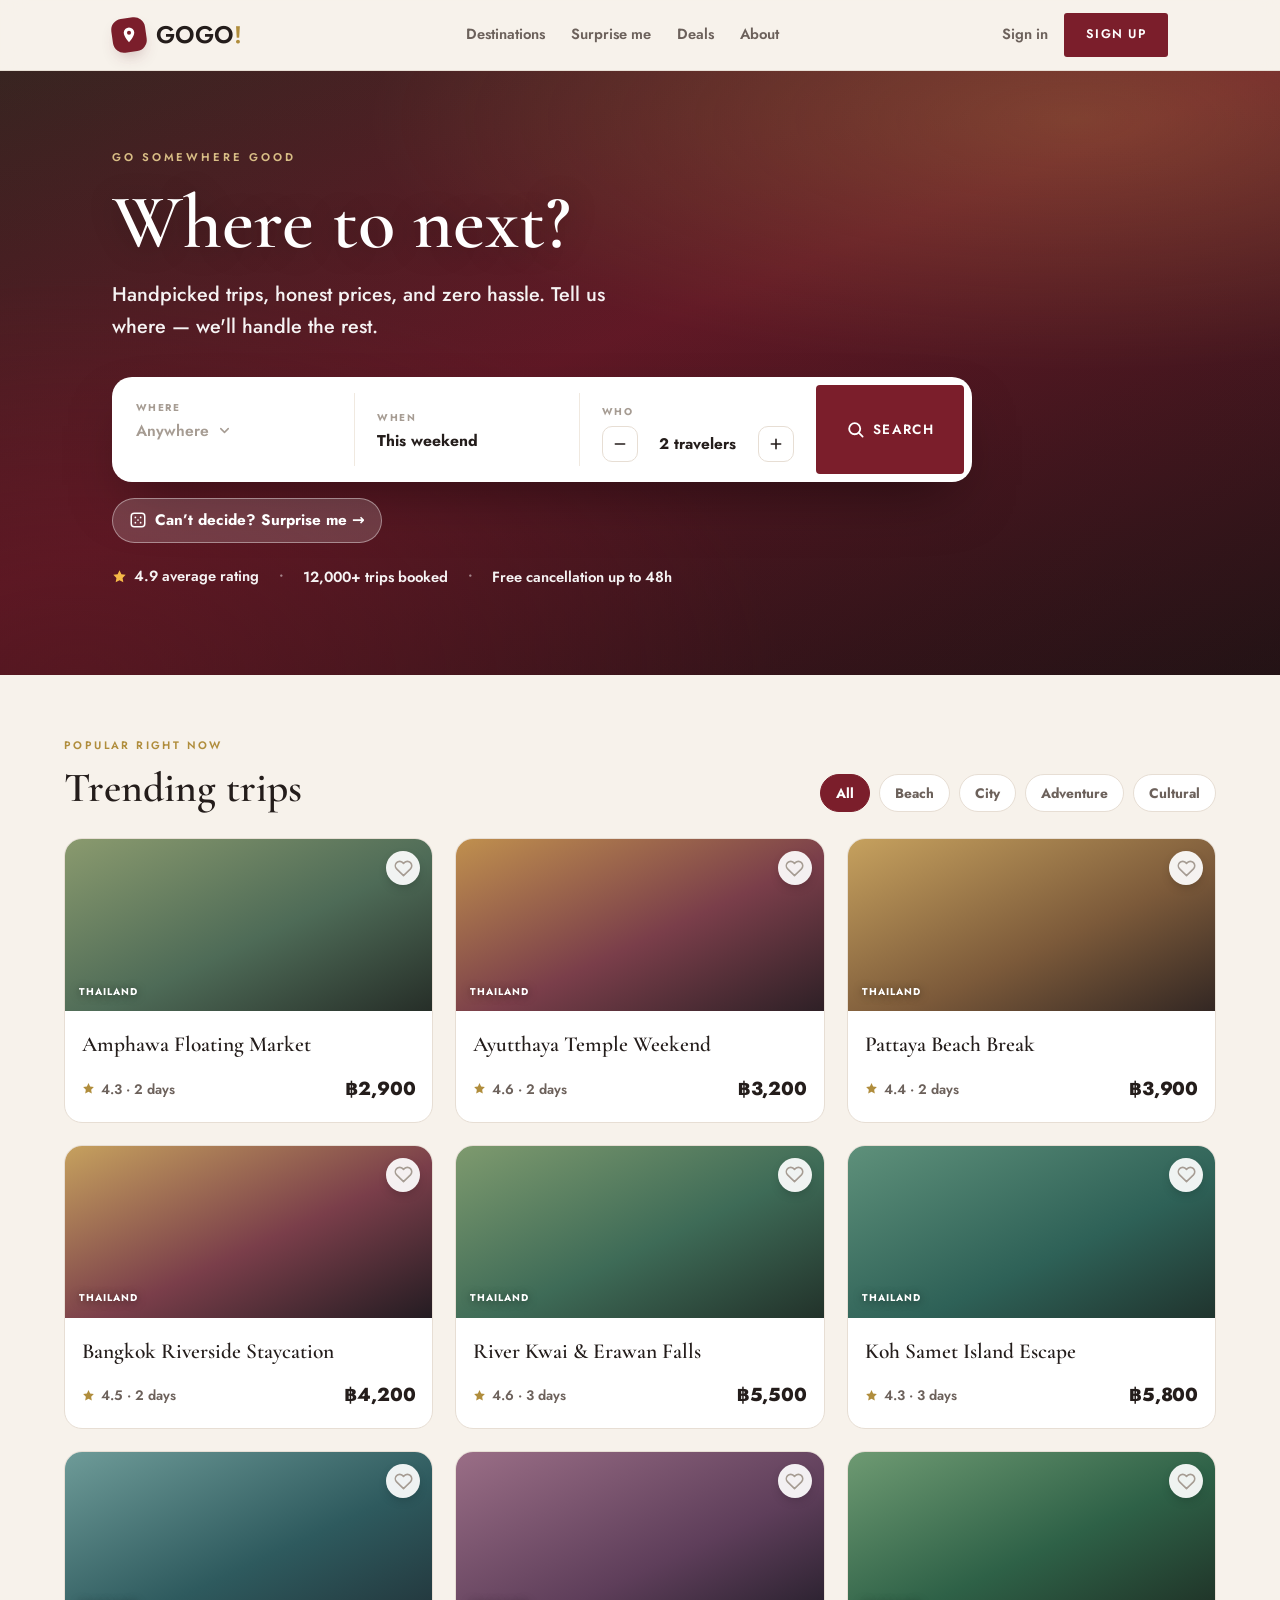
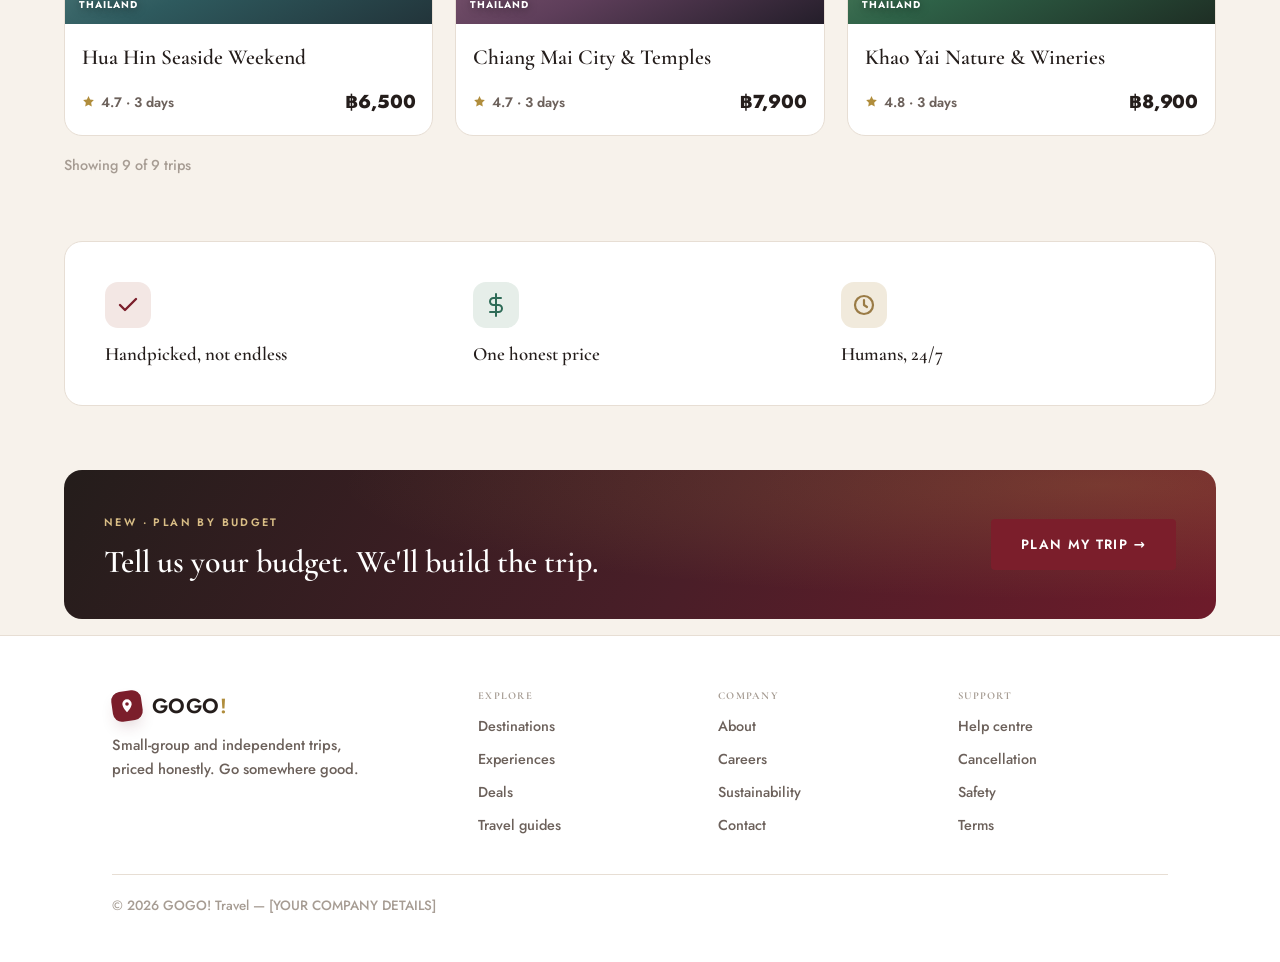
==== gogo-travel/gogo-app.html @ 798d3335 "Add single-file build of the site for one-file hosting Bundle the multi-file GOGO! site into one sel" ====
<!doctype html>
<html lang="en">
<head>
<meta charset="utf-8">
<meta name="viewport" content="width=device-width, initial-scale=1">
<title>GOGO! Travel — Go somewhere good</title>
<meta name="description" content="GOGO! — handpicked Thailand weekend getaways, priced honestly. Search, plan by budget, or let Surprise Me pick your weekend.">
<link rel="icon" href="assets/favicon.svg" type="image/svg+xml">
<style>
@import url('https://fonts.googleapis.com/css2?family=Cormorant+Garamond:wght@500;600;700&family=Jost:wght@300;400;500;600;700;800&display=swap');
/* ==========================================================================
   GOGO! Travel — shared stylesheet
   Design tokens + components. Brand red, Raleway, badge-pin logo.
   ========================================================================== */

:root {
  /* Brand — wine + champagne gold on warm ivory */
  --red: #7B1E2B;
  --red-deep: #571320;
  --red-press: #611624;
  --red-soft: #F3E7E4;
  /* Neutrals (warm) */
  --ink: #241D1B;
  --ink-soft: #6C615B;
  --faint: #A69C93;
  --line: #E7DED4;
  --line-soft: #F0E9E0;
  --bg: #F7F2EB;
  --surface: #FFFFFF;
  --inset: #F2EBE1;
  /* Supporting accents (used sparingly) */
  --teal: #2E6B57;
  --teal-soft: #E6EEE9;
  --gold: #B08D3C;
  --violet: #9A7B45;
  --violet-soft: #F1EADC;
  /* Shape + depth */
  --r-sm: 8px;
  --r: 10px;
  --r-lg: 14px;
  --r-xl: 18px;
  --shadow: 0 1px 2px rgba(40,28,22,.04), 0 16px 40px -20px rgba(40,28,22,.20);
  --shadow-lift: 0 2px 4px rgba(40,28,22,.05), 0 28px 56px -24px rgba(40,28,22,.32);
  --maxw: 1152px;
  --font: 'Jost', system-ui, -apple-system, "Segoe UI", sans-serif;
  --display: 'Cormorant Garamond', Georgia, 'Times New Roman', serif;
}

* { box-sizing: border-box; }

html { scroll-behavior: smooth; }

body {
  margin: 0;
  background: var(--bg);
  color: var(--ink);
  font-family: var(--font);
  font-weight: 500;
  line-height: 1.6;
  -webkit-font-smoothing: antialiased;
}

h1, h2, h3, h4 { margin: 0; font-family: var(--display); font-weight: 600; line-height: 1.14; letter-spacing: 0; text-wrap: balance; }
p { margin: 0; }
img { max-width: 100%; display: block; }
a { color: var(--red-press); text-decoration: none; }
a:hover { color: var(--red-deep); }
button { font-family: inherit; cursor: pointer; border: 0; background: none; color: inherit; }
:focus-visible { outline: 2.5px solid var(--red); outline-offset: 2px; border-radius: 4px; }

.wrap { max-width: var(--maxw); margin: 0 auto; padding: 0 clamp(18px, 4vw, 48px); }
.mono { font-weight: 700; letter-spacing: .14em; text-transform: uppercase; }
.tnum { font-variant-numeric: tabular-nums; }
.fx { transition: filter .15s, transform .15s; }
.fx:hover { filter: brightness(.94); }
.fx:active { transform: translateY(1px); }
.lift { transition: transform .2s ease, box-shadow .2s ease; }
.lift:hover { transform: translateY(-5px); box-shadow: var(--shadow-lift); }
[hidden] { display: none !important; }

/* ---- Brand mark / wordmark ---------------------------------------------- */
.brand { display: inline-flex; align-items: center; gap: 10px; color: var(--ink); }
.brand__badge {
  display: grid; place-items: center;
  width: 34px; height: 34px; border-radius: 11px;
  background: var(--red); transform: rotate(-8deg);
  box-shadow: 0 8px 18px -8px rgba(90,25,35,.45);
}
.brand__badge svg { transform: rotate(8deg); }
.brand__word { font-weight: 600; font-size: 1.5rem; letter-spacing: .02em; }
.brand__word b { color: var(--gold); font-weight: 600; }
.brand--sm .brand__badge { width: 30px; height: 30px; border-radius: 9px; }
.brand--sm .brand__word { font-size: 1.28rem; }

/* ---- Buttons ------------------------------------------------------------- */
.btn {
  display: inline-flex; align-items: center; justify-content: center; gap: 8px;
  font-weight: 600; font-size: .78rem; text-transform: uppercase; letter-spacing: .1em;
  padding: 12px 22px; border-radius: 3px;
  transition: filter .15s, transform .15s, background .15s, border-color .15s;
}
.btn:active { transform: translateY(1px); }
.btn--primary { background: var(--red); color: #fff; }
.btn--primary:hover { background: var(--red-press); color: #fff; }
.btn--ink { background: var(--ink); color: #fff; }
.btn--ink:hover { filter: brightness(1.12); color: #fff; }
.btn--ghost { border: 1px solid var(--line); background: var(--surface); color: var(--ink); }
.btn--ghost:hover { border-color: var(--ink); }
.btn--block { width: 100%; }
.btn--lg { padding: 15px 30px; font-size: .84rem; border-radius: 4px; }

/* ---- Site header --------------------------------------------------------- */
.site-header {
  position: sticky; top: 0; z-index: 50;
  background: color-mix(in srgb, var(--bg) 82%, transparent);
  backdrop-filter: blur(12px);
  border-bottom: 1px solid var(--line);
}
.site-header__inner { display: flex; align-items: center; justify-content: space-between; height: 70px; gap: 20px; }
.site-nav { display: flex; align-items: center; gap: 26px; }
.site-nav a { color: var(--ink-soft); font-weight: 600; font-size: .92rem; }
.site-nav a:hover, .site-nav a[aria-current="page"] { color: var(--ink); }
.site-header__cta { display: flex; align-items: center; gap: 16px; }
.site-header__signin { color: var(--ink-soft); font-weight: 600; font-size: .92rem; }
.site-header__signin:hover { color: var(--ink); }
@media (max-width: 760px) {
  .site-nav { display: none; }
}

/* ---- Site footer --------------------------------------------------------- */
.site-footer { border-top: 1px solid var(--line); margin-top: 8px; padding: 54px 0 46px; background: var(--surface); }
.site-footer__grid { display: grid; grid-template-columns: 1.6fr repeat(3, 1fr); gap: 30px; padding-bottom: 32px; border-bottom: 1px solid var(--line); }
.site-footer p.tag { font-size: .92rem; color: var(--ink-soft); margin-top: 12px; max-width: 30ch; }
.foot-col h4 { font-weight: 700; letter-spacing: .12em; text-transform: uppercase; font-size: .66rem; color: var(--faint); margin-bottom: 8px; }
.foot-col a { display: block; color: var(--ink-soft); font-size: .9rem; padding: 5px 0; font-weight: 500; }
.foot-col a:hover { color: var(--ink); }
.site-footer__legal { font-size: .84rem; color: var(--faint); margin-top: 20px; }
@media (max-width: 720px) { .site-footer__grid { grid-template-columns: 1fr 1fr; } }

/* ---- Destination "photo" gradients (placeholders for real imagery) ------- */
.ph { position: relative; background: var(--inset); }
/* Each destination layers a real photo (assets/img/<id>.jpg) over a muted gradient.
   No photo yet? The image layer 404s harmlessly and the gradient shows through. */
.ph--pattaya { background: linear-gradient(155deg,#C6A15E,#7C5A3A 58%,#332723); }
.ph--huahin { background: linear-gradient(155deg,#6E9B98,#2E5A5E 58%,#22343A); }
.ph--samet { background: linear-gradient(155deg,#5E907A,#2E6157 60%,#20342E); }
.ph--ayutthaya { background: linear-gradient(155deg,#C0904E,#7A3E4A 55%,#2E2026); }
.ph--amphawa { background: linear-gradient(155deg,#8A9A6E,#4E6B57 55%,#262E28); }
.ph--chiangmai { background: linear-gradient(155deg,#9A6E86,#5E3E5A 60%,#241E2A); }
.ph--kanchanaburi { background: linear-gradient(155deg,#7E9A6E,#3E6B57 55%,#22322A); }
.ph--khaoyai { background: linear-gradient(155deg,#6E9A72,#2E6147 55%,#1E2E24); }
.ph--bangkok { background: linear-gradient(155deg,#C6A15E,#7A3E4A 55%,#241C22); }

/* ---- Trip card ----------------------------------------------------------- */
.tcard { display: block; background: var(--surface); border: 1px solid var(--line); border-radius: 18px; overflow: hidden; color: inherit; }
.tcard:hover { color: inherit; }
.tcard__img { height: 172px; }
.tcard__img .loc { position: absolute; left: 14px; bottom: 12px; color: #fff; font-weight: 700; letter-spacing: .1em; text-transform: uppercase; font-size: .62rem; text-shadow: 0 1px 8px rgba(0,0,0,.5); }
.tcard__body { padding: 16px 17px 18px; }
.tcard__title { font-family: var(--display); font-size: 1.34rem; font-weight: 600; }
.tcard__meta { display: flex; align-items: center; justify-content: space-between; margin-top: 12px; }
.tcard__rating { display: flex; align-items: center; gap: 6px; font-size: .86rem; color: var(--ink-soft); font-weight: 600; }
.tcard__price { font-weight: 800; font-size: 1.18rem; letter-spacing: -.01em; }
.star { color: var(--gold); }

/* ---- Wishlist heart ------------------------------------------------------ */
.heart { display: grid; place-items: center; width: 34px; height: 34px; border-radius: 50%;
  background: rgba(255,255,255,.92); box-shadow: 0 4px 12px -4px rgba(0,0,0,.3); }
.heart:hover { background: #fff; }
.heart svg { fill: none; stroke: var(--faint); stroke-width: 2; }
.heart[aria-pressed="true"] svg { fill: var(--red); stroke: var(--red); }
.img-heart { position: absolute; top: 12px; right: 12px; }

/* ---- Pills / chips ------------------------------------------------------- */
.pill { padding: 8px 15px; border-radius: 999px; font-size: .86rem; font-weight: 700;
  border: 1px solid var(--line); background: var(--surface); color: var(--ink-soft); transition: all .14s; }
.pill:hover { border-color: var(--faint); }
.pill[aria-pressed="true"], .pill.is-active { background: var(--red); color: #fff; border-color: var(--red); }

/* ---- Toast --------------------------------------------------------------- */
.toast { position: fixed; left: 50%; bottom: 26px; transform: translateX(-50%) translateY(20px);
  background: var(--ink); color: #fff; padding: 13px 16px; border-radius: 14px; display: flex; align-items: center; gap: 12px;
  font-weight: 600; font-size: .92rem; box-shadow: 0 20px 44px -16px rgba(0,0,0,.5); z-index: 90; max-width: 560px;
  opacity: 0; pointer-events: none; transition: opacity .25s, transform .25s; }
.toast.is-show { opacity: 1; transform: translateX(-50%) translateY(0); pointer-events: auto; }
.toast svg { stroke: #4ADE80; }
.toast button { color: #9AA3B8; font-size: 1.2rem; line-height: 1; }

/* ---- Range slider (red) -------------------------------------------------- */
input[type=range] { -webkit-appearance: none; appearance: none; width: 100%; height: 8px; border-radius: 999px; outline: none; cursor: pointer; background: var(--line); }
input[type=range]::-webkit-slider-thumb { -webkit-appearance: none; width: 22px; height: 22px; border-radius: 6px; background: #fff; border: 3px solid var(--red); box-shadow: 0 2px 6px rgba(0,0,0,.22); }
input[type=range]::-moz-range-thumb { width: 22px; height: 22px; border-radius: 6px; background: #fff; border: 3px solid var(--red); }

/* ---- Steppers ------------------------------------------------------------ */
.step { display: grid; place-items: center; width: 36px; height: 36px; border-radius: 10px; border: 1px solid var(--line); background: var(--surface); color: var(--ink); }
.step:hover { border-color: var(--ink); }

/* ---- Section helpers ----------------------------------------------------- */
.eyebrow { font-weight: 600; letter-spacing: .22em; text-transform: uppercase; font-size: .68rem; color: var(--gold); }
.card { background: var(--surface); border: 1px solid var(--line); border-radius: var(--r-lg); }
.divider { height: 1px; background: var(--line-soft); border: 0; margin: 20px 0; }

/* Reveal on scroll (progressive; content shows even without JS) */
.reveal { opacity: 0; transform: translateY(14px); transition: opacity .6s ease, transform .6s ease; }
.reveal.in { opacity: 1; transform: none; }
@media (prefers-reduced-motion: reduce) {
  html { scroll-behavior: auto; }
  .reveal { opacity: 1; transform: none; transition: none; }
}
.no-js .reveal { opacity: 1; transform: none; }

/* ==========================================================================
   PAGE COMPONENTS
   ========================================================================== */

/* ---- Hero (home) --------------------------------------------------------- */
.hero { position: relative; color: #fff; overflow: hidden; isolation: isolate; padding: 72px 0 84px; }
.hero__bg { position: absolute; inset: 0; z-index: -2;
  background: radial-gradient(120% 90% at 84% 8%, rgba(201,162,75,.30) 0%, transparent 46%),
              radial-gradient(100% 120% at 6% 100%, rgba(123,30,43,.55) 0%, transparent 55%),
              linear-gradient(158deg, #3A2622 0%, #6E1B2A 46%, #291619 100%); }
.hero__scrim { position: absolute; inset: 0; z-index: -1; background: linear-gradient(180deg, rgba(20,10,12,.05), rgba(20,10,12,.28)); }
.hero__eyebrow { font-weight: 600; letter-spacing: .26em; text-transform: uppercase; font-size: .7rem; color: #D9BE86; opacity: 1; }
.hero h1 { font-size: clamp(3rem, 6vw, 5rem); margin-top: 14px; max-width: 15ch; letter-spacing: 0; line-height: 1.05; text-shadow: 0 2px 30px rgba(0,0,0,.28); }
.hero__sub { font-size: 1.24rem; margin-top: 16px; max-width: 44ch; opacity: .95; }
.hero__trust { display: flex; align-items: center; gap: 20px; margin-top: 22px; font-weight: 600; font-size: .92rem; opacity: .95; flex-wrap: wrap; }
.hero__trust .dot { opacity: .5; }

/* ---- Search widget ------------------------------------------------------- */
.searchbar { background: var(--surface); border-radius: 20px; padding: 8px; margin-top: 34px; display: flex; align-items: stretch; gap: 6px; max-width: 860px; box-shadow: 0 26px 60px -22px rgba(0,0,0,.5); }
.searchbar__sep { width: 1px; background: var(--line-soft); margin: 8px 0; }
.seg { display: block; text-align: left; padding: 12px 16px; border-radius: 14px; transition: background .15s; color: var(--ink); }
.seg:hover { background: var(--inset); }
.seg .k { font-weight: 700; font-size: .62rem; letter-spacing: .14em; text-transform: uppercase; color: var(--faint); }
.seg .v { font-size: .98rem; font-weight: 700; color: var(--ink); margin-top: 3px; white-space: nowrap; display: flex; align-items: center; gap: 8px; }
.seg .v.is-empty { color: var(--faint); font-weight: 600; }
.seg .v svg { width: 15px; height: 15px; color: var(--faint); }
.seg--who { cursor: default; }
.who-row { display: flex; align-items: center; gap: 12px; margin-top: 4px; }
.who-row .val { font-size: .96rem; font-weight: 700; min-width: 96px; text-align: center; }
.searchbar__go { flex: none; }
.dd { position: relative; flex: 1.4; }
.dd__panel { position: absolute; top: calc(100% + 8px); left: 0; min-width: 230px; background: var(--surface); border: 1px solid var(--line); border-radius: 14px; box-shadow: 0 20px 44px -18px rgba(20,25,45,.4); padding: 6px; z-index: 40; }
.dd__item { display: block; width: 100%; text-align: left; padding: 10px 12px; border-radius: 10px; font-size: .94rem; color: #2B3040; font-weight: 600; }
.dd__item:hover { background: var(--red-soft); color: var(--ink); }
@media (max-width: 640px) {
  .searchbar { flex-wrap: wrap; }
  .dd, .seg { flex: 1 1 46%; }
  .searchbar__sep { display: none; }
  .searchbar__go { flex: 1 1 100%; }
}

/* ---- Sections ------------------------------------------------------------ */
.section { padding: 56px 0 8px; }
.section__head { display: flex; align-items: flex-end; justify-content: space-between; gap: 20px; flex-wrap: wrap; margin-bottom: 26px; }
.section__head h2 { font-size: 2.6rem; }
.section__filters { display: flex; gap: 9px; flex-wrap: wrap; }
.grid-3 { display: grid; grid-template-columns: repeat(3, minmax(0,1fr)); gap: 22px; }
@media (max-width: 900px) { .grid-3 { grid-template-columns: repeat(2, minmax(0,1fr)); } }
@media (max-width: 560px) { .grid-3 { grid-template-columns: 1fr; } }
.muted { font-size: .9rem; color: var(--faint); margin-top: 18px; }

/* ---- Benefits ------------------------------------------------------------ */
.benefits { background: var(--surface); border: 1px solid var(--line); border-radius: var(--r-xl); padding: 40px; display: grid; grid-template-columns: repeat(3, minmax(0,1fr)); gap: 34px; }
@media (max-width: 820px) { .benefits { grid-template-columns: 1fr; gap: 26px; padding: 30px; } }
.benefit__ic { width: 46px; height: 46px; border-radius: 13px; display: grid; place-items: center; }
.benefit h3 { font-size: 1.18rem; margin-top: 16px; }
.benefit p { font-size: .96rem; color: var(--ink-soft); margin-top: 7px; }

/* ---- CTA band ------------------------------------------------------------ */
.cta-band { border-radius: var(--r-xl); overflow: hidden; color: #fff; padding: 38px 40px; display: flex; align-items: center; justify-content: space-between; gap: 26px; flex-wrap: wrap;
  background: radial-gradient(120% 140% at 90% 10%, rgba(201,162,75,.22), transparent 55%), linear-gradient(120deg, #241D1B, #4A1E28 55%, #6E1B2A); }
.cta-band h2 { font-size: 2rem; margin-top: 10px; color: #fff; }
.cta-band p { font-size: 1rem; opacity: .86; margin-top: 10px; max-width: 60ch; }
.cta-band .eyebrow { color: #D9BE86; }

/* ---- Search results ------------------------------------------------------ */
.topbar { position: sticky; top: 0; z-index: 50; background: color-mix(in srgb, var(--surface) 92%, transparent); backdrop-filter: blur(12px); border-bottom: 1px solid var(--line); }
.topbar__inner { display: flex; align-items: center; gap: 22px; height: 66px; }
.summary { flex: 1; max-width: 560px; display: flex; align-items: center; gap: 12px; background: var(--inset); border: 1px solid var(--line); border-radius: 999px; padding: 8px 8px 8px 18px; font-size: .9rem; }
.summary svg { width: 17px; height: 17px; color: var(--faint); }
.summary .sep { color: #C6CCD6; }
.avatar { width: 38px; height: 38px; border-radius: 50%; display: grid; place-items: center; color: #fff; font-weight: 700; font-size: .85rem; background: linear-gradient(135deg,#7B1E2B,#4E1420); }
@media (max-width: 720px) { .summary { display: none; } }

.results-head { display: flex; align-items: flex-end; justify-content: space-between; gap: 18px; flex-wrap: wrap; margin: 30px 0 22px; }
.results-head h1 { font-size: 1.9rem; }
.seg-toggle { display: flex; gap: 5px; background: var(--surface); border: 1px solid var(--line); border-radius: 12px; padding: 4px; }
.seg-toggle button { display: flex; align-items: center; gap: 6px; font-size: .82rem; font-weight: 700; padding: 6px 13px; border-radius: 8px; color: var(--ink-soft); }
.seg-toggle button svg { width: 15px; height: 15px; }
.seg-toggle button.is-active { background: var(--ink); color: #fff; }

.results-layout { display: grid; grid-template-columns: 274px 1fr; gap: 28px; align-items: start; }
@media (max-width: 880px) { .results-layout { grid-template-columns: 1fr; } .filters { position: static !important; } }
.filters { background: var(--surface); border: 1px solid var(--line); border-radius: 18px; padding: 22px; position: sticky; top: 90px; }
.filters__head { display: flex; align-items: center; justify-content: space-between; margin-bottom: 20px; }
.filters__head h3 { font-size: 1.1rem; }
.filters__clear { font-weight: 700; font-size: .82rem; color: var(--red-press); }
.filter-label { font-weight: 700; font-size: .64rem; letter-spacing: .12em; text-transform: uppercase; color: var(--ink-soft); display: block; margin-bottom: 12px; }
.chips { display: flex; flex-wrap: wrap; gap: 8px; }

.result-card { display: flex; min-height: 150px; background: var(--surface); border: 1px solid var(--line); border-radius: 18px; overflow: hidden; color: inherit; }
.result-card__img { width: 216px; flex: none; position: relative; }
.result-card__img .loc { position: absolute; left: 12px; bottom: 11px; color: #fff; font-weight: 700; letter-spacing: .1em; text-transform: uppercase; font-size: .6rem; text-shadow: 0 1px 8px rgba(0,0,0,.5); }
.result-card__body { flex: 1; padding: 18px 20px; display: flex; flex-direction: column; }
.result-card__body h3 { font-size: 1.45rem; margin-top: 7px; }
.result-card__tags { margin-top: auto; display: flex; gap: 8px; padding-top: 12px; flex-wrap: wrap; }
.tag-pill { display: inline-flex; align-items: center; gap: 5px; font-size: .74rem; font-weight: 700; padding: 4px 10px; border-radius: 999px; }
.tag-pill--teal { color: var(--teal); background: var(--teal-soft); }
.tag-pill--violet { color: var(--violet); background: var(--violet-soft); }
.result-card__side { flex: none; width: 184px; padding: 18px 20px; border-left: 1px solid var(--line-soft); display: flex; flex-direction: column; align-items: flex-end; justify-content: space-between; }
.result-card__side .heart { background: var(--inset); box-shadow: none; }
.result-card__side .heart:hover { background: var(--red-soft); }
.price-lg { font-weight: 800; font-size: 1.5rem; letter-spacing: -.01em; }
@media (max-width: 560px) {
  .result-card { flex-direction: column; }
  .result-card__img { width: 100%; height: 150px; }
  .result-card__side { width: 100%; border-left: 0; border-top: 1px solid var(--line-soft); flex-direction: row; align-items: center; }
}

.mapview { position: relative; height: 620px; border-radius: 18px; overflow: hidden; border: 1px solid var(--line); background: linear-gradient(160deg,#DCE9E4,#CFE0EC 55%,#E7E1D6); }
.mapview__grid { position: absolute; inset: 0; background-image: linear-gradient(#ffffff55 1px,transparent 1px), linear-gradient(90deg,#ffffff55 1px,transparent 1px); background-size: 46px 46px; opacity: .5; }
.mappin { position: absolute; transform: translate(-50%,-100%); }
.mappin span { background: var(--ink); color: #fff; font-weight: 800; font-size: .82rem; padding: 6px 12px; border-radius: 999px; box-shadow: 0 8px 18px -6px rgba(0,0,0,.5); white-space: nowrap; }
.mappin i { display: block; width: 2px; height: 9px; background: var(--ink); margin: 0 auto; }

.empty { background: var(--surface); border: 1px dashed var(--line); border-radius: 18px; padding: 56px 24px; text-align: center; }
.empty__ic { width: 52px; height: 52px; border-radius: 15px; background: var(--inset); display: grid; place-items: center; margin: 0 auto 14px; color: var(--faint); }

/* ---- Trip detail --------------------------------------------------------- */
.crumb { font-weight: 700; letter-spacing: .1em; text-transform: uppercase; font-size: .66rem; color: var(--faint); margin: 26px 0 14px; }
.g-main { height: 388px; border-radius: 20px; position: relative; overflow: hidden; }
.g-main__scrim { position: absolute; inset: 0; background: linear-gradient(180deg,transparent 60%,rgba(10,8,30,.28)); }
.g-main__cap { position: absolute; left: 18px; bottom: 16px; color: #fff; font-weight: 700; font-size: .86rem; text-shadow: 0 1px 8px rgba(0,0,0,.5); }
.thumbs { display: grid; grid-template-columns: repeat(5, minmax(0,1fr)); gap: 12px; margin-top: 12px; }
.thumb { height: 74px; border-radius: 13px; cursor: pointer; box-shadow: 0 0 0 1px var(--line); transition: transform .15s; opacity: .8; }
.thumb:hover { transform: translateY(-2px); }
.thumb.is-active { box-shadow: 0 0 0 3px var(--red); opacity: 1; }
.trip-title-row { display: flex; align-items: flex-start; justify-content: space-between; gap: 24px; margin-top: 26px; flex-wrap: wrap; }
.trip-title-row h1 { font-size: 2.5rem; letter-spacing: -.025em; }
.trip-meta { display: flex; align-items: center; gap: 16px; margin-top: 11px; flex-wrap: wrap; font-size: .94rem; color: var(--ink-soft); font-weight: 600; }
.trip-meta span { display: flex; align-items: center; gap: 6px; }
.trip-meta svg { width: 15px; height: 15px; color: var(--faint); }
.trip-actions { display: flex; gap: 10px; }
.trip-actions .heart { width: auto; height: auto; border-radius: 12px; background: var(--surface); box-shadow: none; border: 1px solid var(--line); padding: 10px 16px; gap: 8px; display: inline-flex; align-items: center; font-weight: 700; font-size: .88rem; color: var(--ink-soft); }
.trip-actions .heart[aria-pressed="true"] { color: var(--red); }
.trip-actions .heart svg { width: 17px; height: 17px; }

.trip-layout { display: grid; grid-template-columns: 1fr 360px; gap: 40px; margin-top: 30px; align-items: start; }
@media (max-width: 900px) { .trip-layout { grid-template-columns: 1fr; } .booking { position: static !important; } }
.tabs { display: flex; gap: 26px; border-bottom: 1px solid var(--line); margin-bottom: 26px; }
.tab { padding: 0 2px 14px; font-weight: 800; font-size: 1.08rem; color: var(--faint); border-bottom: 2px solid transparent; margin-bottom: -1px; }
.tab.is-active { color: var(--ink); border-bottom-color: var(--red); }
.incl-grid { display: grid; grid-template-columns: 1fr 1fr; gap: 28px; margin-top: 30px; }
@media (max-width: 560px) { .incl-grid { grid-template-columns: 1fr; } }
.incl { display: flex; flex-direction: column; gap: 11px; }
.incl-row { display: flex; gap: 10px; font-size: .94rem; color: #2B3040; }
.incl-row svg { flex: none; width: 19px; height: 19px; }
.incl-row.yes svg { color: var(--teal); }
.incl-row.no { color: var(--ink-soft); }
.incl-row.no svg { color: #C6CCD6; }

.day { border-bottom: 1px solid var(--line-soft); }
.day-head { width: 100%; display: flex; align-items: center; gap: 14px; padding: 16px 4px; text-align: left; }
.day-num { font-weight: 800; letter-spacing: .08em; text-transform: uppercase; font-size: .64rem; color: var(--red); flex: none; width: 52px; }
.day-title { font-weight: 800; font-size: 1.04rem; flex: 1; }
.day-head svg { width: 18px; height: 18px; color: var(--faint); transition: transform .2s; flex: none; }
.day.is-open .day-head svg { transform: rotate(180deg); }
.day-body { font-size: .95rem; color: var(--ink-soft); padding: 0 4px 18px 66px; }

.rating-summary { display: flex; gap: 32px; align-items: center; background: var(--surface); border: 1px solid var(--line); border-radius: 18px; padding: 24px; margin-bottom: 20px; }
.rating-big { font-weight: 800; font-size: 3rem; line-height: 1; letter-spacing: -.02em; text-align: center; }
.bars { flex: 1; display: flex; flex-direction: column; gap: 8px; }
.bar-row { display: flex; align-items: center; gap: 12px; }
.bar-tk { flex: 1; height: 8px; border-radius: 999px; background: var(--line-soft); overflow: hidden; }
.bar-tk > i { display: block; height: 100%; background: var(--gold); }
.review { background: var(--surface); border: 1px solid var(--line); border-radius: 16px; padding: 18px 20px; }
.review__who { display: flex; align-items: center; gap: 11px; }
.review__av { width: 38px; height: 38px; border-radius: 50%; display: grid; place-items: center; color: #fff; font-weight: 800; font-size: .85rem; }

.booking { position: sticky; top: 88px; }
.booking__card { background: var(--surface); border: 1px solid var(--line); border-radius: 20px; padding: 24px; box-shadow: 0 20px 44px -26px rgba(20,25,45,.4); }
.booking__from { display: flex; align-items: baseline; gap: 8px; }
.booking__price { font-weight: 800; font-size: 2.1rem; letter-spacing: -.02em; }
.field { display: flex; align-items: center; gap: 11px; width: 100%; text-align: left; border: 1px solid var(--line); background: var(--surface); border-radius: 13px; padding: 12px 14px; }
.field svg { flex: none; width: 18px; height: 18px; color: var(--faint); }
.field .k { display: block; font-weight: 700; font-size: .56rem; letter-spacing: .1em; text-transform: uppercase; color: var(--faint); }
.field .v { font-size: .94rem; font-weight: 700; }
.field--row { justify-content: space-between; }
.brk { display: flex; justify-content: space-between; font-size: .9rem; color: var(--ink-soft); }

/* ---- Budget breakdown bars (planner + trip) ------------------------------ */
.bd-row + .bd-row { margin-top: 13px; }
.bd-row__top { display: flex; justify-content: space-between; font-size: .86rem; margin-bottom: 6px; }
.bd-tk { height: 9px; border-radius: 999px; background: var(--line-soft); overflow: hidden; }
.bd-tk > i { display: block; height: 100%; border-radius: 999px; }

/* ---- Planner ------------------------------------------------------------- */
.planner-layout { display: grid; grid-template-columns: 428px 1fr; gap: 28px; align-items: start; }
@media (max-width: 860px) { .planner-layout { grid-template-columns: 1fr; } }
.fit-meter { height: 14px; border-radius: 999px; background: var(--line-soft); overflow: hidden; }
.fit-meter > i { display: block; height: 100%; border-radius: 999px; background: linear-gradient(90deg, var(--red), #FFB020); }
.plan-banner { height: 104px; position: relative; }
.plan-banner__scrim { position: absolute; inset: 0; background: linear-gradient(180deg,transparent 40%,rgba(10,8,30,.35)); }
.other-fit { display: flex; align-items: center; gap: 15px; padding: 12px 16px; }
.other-fit__sw { width: 58px; height: 58px; border-radius: 12px; flex: none; }

/* ---- Where you'll stay (accommodations) ---------------------------------- */
.stays { display: flex; flex-direction: column; gap: 12px; margin-top: 14px; }
.stay { display: flex; align-items: center; gap: 14px; background: var(--surface); border: 1px solid var(--line); border-radius: 14px; padding: 14px 16px; }
.stay__ic { flex: none; width: 42px; height: 42px; border-radius: 11px; background: var(--red-soft); color: var(--red); display: grid; place-items: center; }
.stay__ic svg { width: 22px; height: 22px; }
.stay__main { flex: 1; min-width: 0; }
.stay__name { font-weight: 800; font-size: .98rem; }
.stay__name .stay__kind { font-weight: 700; font-size: .62rem; letter-spacing: .08em; text-transform: uppercase; color: var(--ink-soft); background: var(--inset); border: 1px solid var(--line); padding: 3px 8px; border-radius: 999px; margin-left: 8px; vertical-align: middle; }
.stay__meta { font-size: .82rem; color: var(--ink-soft); margin-top: 3px; display: flex; align-items: center; gap: 6px; }
.stay__meta .star { display: inline-flex; width: 13px; height: 13px; color: var(--gold); }
.stay__price { text-align: right; flex: none; }
.stay__price b { font-weight: 800; font-size: 1rem; }
.stay__price span { display: block; font-size: .72rem; color: var(--faint); }
.stays__note { font-size: .8rem; color: var(--faint); margin-top: 12px; }
@media (max-width: 480px) { .stay { flex-wrap: wrap; } .stay__price { text-align: left; } }

/* ---- Weekend-fit strip (drive time + usable hours) — a GOGO original ----- */
.weekfit { display: flex; flex-wrap: wrap; gap: 10px; margin-top: 16px; }
.weekfit__item { display: flex; align-items: center; gap: 9px; background: var(--surface); border: 1px solid var(--line); border-radius: 12px; padding: 10px 14px; font-size: .88rem; }
.weekfit__item svg { width: 18px; height: 18px; color: var(--red); flex: none; }
.weekfit__item b { color: var(--ink); font-weight: 800; }
.weekfit__item span { color: var(--ink-soft); font-weight: 600; }

/* ---- Hero secondary link ------------------------------------------------- */
.hero__alt { margin-top: 16px; }
.hero__alt a { display: inline-flex; align-items: center; gap: 8px; color: #fff; font-weight: 700; font-size: .95rem; background: rgba(255,255,255,.16); border: 1px solid rgba(255,255,255,.4); padding: 9px 16px; border-radius: 999px; }
.hero__alt a:hover { background: rgba(255,255,255,.28); color: #fff; }
.hero__alt svg { width: 18px; height: 18px; }

/* ---- Surprise Me (mystery weekend) --------------------------------------- */
.surprise-head { text-align: center; max-width: 620px; margin: 0 auto 6px; }
.surprise-head h1 { font-size: clamp(2rem, 4vw, 2.8rem); }
.surprise-head p { color: var(--ink-soft); font-size: 1.05rem; margin-top: 10px; }
.surprise-controls { display: flex; flex-wrap: wrap; gap: 24px; justify-content: center; align-items: flex-start; margin: 28px auto 22px; }
.sc-group { display: flex; flex-direction: column; gap: 10px; align-items: center; }
.sc-group > .filter-label { margin: 0; }
.sc-row { display: flex; gap: 8px; flex-wrap: wrap; justify-content: center; }
.sc-who { display: flex; align-items: center; gap: 12px; }
.sc-who .val { font-weight: 700; min-width: 96px; text-align: center; }
.spin-wrap { max-width: 560px; margin: 0 auto; }
.spin-btn { width: 100%; font-size: 1.1rem; padding: 16px; gap: 10px; }
.spin-btn svg { width: 22px; height: 22px; }
.spin-stage { margin-top: 22px; }
.spin-idle { text-align: center; color: var(--faint); padding: 46px 20px; border: 1px dashed var(--line); border-radius: var(--r-xl); }
.spin-card { position: relative; border-radius: var(--r-xl); overflow: hidden; box-shadow: var(--shadow-lift); background: var(--surface); border: 1px solid var(--line); }
.spin-card__img { height: 220px; position: relative; display: grid; place-items: center; }
.spin-card__img .scrim { position: absolute; inset: 0; background: linear-gradient(180deg, rgba(10,8,30,.10), rgba(10,8,30,.48)); }
.spin-card__eyebrow { position: absolute; top: 16px; left: 0; right: 0; text-align: center; color: #fff; font-weight: 700; letter-spacing: .18em; text-transform: uppercase; font-size: .66rem; opacity: .92; z-index: 1; }
.spin-card__place { position: relative; color: #fff; font-weight: 900; font-size: clamp(1.8rem, 4vw, 2.6rem); letter-spacing: -.02em; text-shadow: 0 3px 20px rgba(0,0,0,.45); text-align: center; padding: 0 20px; }
.spin-card__body { padding: 22px 24px 24px; }
.spin-why { display: flex; flex-wrap: wrap; gap: 10px; margin: 4px 0 16px; }
.spin-why .weekfit__item { background: var(--inset); }
.spin-card__actions { display: flex; gap: 10px; flex-wrap: wrap; }
.is-spinning .spin-card__place { filter: blur(1.5px); opacity: .92; }
@keyframes gogo-pop { 0% { transform: scale(.96); opacity: 0; } 100% { transform: scale(1); opacity: 1; } }
.spin-reveal { animation: gogo-pop .35s ease both; }
@media (prefers-reduced-motion: reduce) { .spin-reveal { animation: none; } }

/* ---- single-page routing + ground ---- */
.route[hidden]{display:none!important}
#app{min-height:40vh}
html{background:var(--bg)}
</style>
</head>
<body>
<header id="site-header"></header>
<main id="app">
<div class="route" data-route="home">
<!-- HERO -->
    <section class="hero">
      <div class="hero__bg"></div>
      <div class="hero__scrim"></div>
      <div class="wrap">
        <span class="hero__eyebrow">Go somewhere good</span>
        <h1>Where to next?</h1>
        <p class="hero__sub">Handpicked trips, honest prices, and zero hassle. Tell us where — we&#39;ll handle the rest.</p>

        <form class="searchbar" id="search-form" autocomplete="off">
          <div class="dd">
            <button class="seg" type="button" id="destBtn" style="width:100%" aria-haspopup="listbox" aria-expanded="false">
              <span class="k">Where</span>
              <span class="v is-empty" id="destVal">Anywhere
                <svg viewBox="0 0 24 24" fill="none" stroke="currentColor" stroke-width="2.4" stroke-linecap="round" stroke-linejoin="round"><path d="M6 9l6 6 6-6"/></svg>
              </span>
            </button>
            <div class="dd__panel" id="destPanel" role="listbox" hidden></div>
          </div>
          <div class="searchbar__sep"></div>
          <button class="seg" type="button" id="whenBtn" style="flex:1.1">
            <span class="k">When</span>
            <span class="v" id="whenVal">This weekend</span>
          </button>
          <div class="searchbar__sep"></div>
          <div class="seg seg--who" style="flex:1.1">
            <span class="k">Who</span>
            <div class="who-row">
              <button class="step fx" type="button" id="whoDec" aria-label="Fewer travelers"></button>
              <span class="val" id="whoVal">2 travelers</span>
              <button class="step fx" type="button" id="whoInc" aria-label="More travelers"></button>
            </div>
          </div>
          <button class="btn btn--primary btn--lg searchbar__go" type="submit" id="searchBtn">
            <span style="display:inline-flex;width:19px;height:19px" id="searchIcon"></span> Search
          </button>
        </form>

        <p class="hero__alt"><a href="surprise.html"><svg viewBox="0 0 24 24" fill="none" stroke="currentColor" stroke-width="2" stroke-linecap="round" stroke-linejoin="round"><rect x="3" y="3" width="18" height="18" rx="4"/><circle cx="8.5" cy="8.5" r="1.15" fill="currentColor" stroke="none"/><circle cx="15.5" cy="15.5" r="1.15" fill="currentColor" stroke="none"/><circle cx="15.5" cy="8.5" r="1.15" fill="currentColor" stroke="none"/><circle cx="8.5" cy="15.5" r="1.15" fill="currentColor" stroke="none"/><circle cx="12" cy="12" r="1.15" fill="currentColor" stroke="none"/></svg>Can’t decide? Surprise me →</a></p>

        <div class="hero__trust">
          <span id="trust-rating"></span>
          <span class="dot">•</span>
          <span>12,000+ trips booked</span>
          <span class="dot">•</span>
          <span>Free cancellation up to 48h</span>
        </div>
      </div>
    </section>

    <!-- TRENDING -->
    <section class="section wrap">
      <div class="section__head">
        <div>
          <span class="eyebrow">Popular right now</span>
          <h2 style="margin-top:8px">Trending trips</h2>
        </div>
        <div class="section__filters" id="catFilters"></div>
      </div>
      <div class="grid-3" id="trendingGrid"></div>
      <p class="muted" id="trendingCount"></p>
    </section>

    <!-- WHY GOGO -->
    <section class="section wrap">
      <div class="benefits reveal">
        <div class="benefit">
          <div class="benefit__ic" style="background:var(--red-soft);color:var(--red)"></div>
          <h3>Handpicked, not endless</h3>
        </div>
        <div class="benefit">
          <div class="benefit__ic" style="background:var(--teal-soft);color:var(--teal)"></div>
          <h3>One honest price</h3>
        </div>
        <div class="benefit">
          <div class="benefit__ic" style="background:var(--violet-soft);color:var(--violet)"></div>
          <h3>Humans, 24/7</h3>
        </div>
      </div>
    </section>

    <!-- PLAN BY BUDGET -->
    <section class="section wrap" style="padding-bottom:8px">
      <div class="cta-band reveal">
        <div>
          <span class="eyebrow">New · Plan by budget</span>
          <h2>Tell us your budget. We&#39;ll build the trip.</h2>
        </div>
        <a class="btn btn--primary btn--lg" href="planner.html">Plan my trip →</a>
      </div>
    </section>
</div>
<div class="route wrap" data-route="search" hidden>
<div class="results-head">
      <div>
        <h1 id="results-title">All trips</h1>
        <p class="muted" id="results-sub" style="margin-top:5px"></p>
      </div>
      <div style="display:flex;align-items:center;gap:16px;flex-wrap:wrap">
        <div style="display:flex;align-items:center;gap:8px">
          <span class="filter-label" style="margin:0">Sort</span>
          <div class="seg-toggle" id="sortToggle"></div>
        </div>
        <div class="seg-toggle" id="viewToggle"></div>
      </div>
    </div>

    <div class="results-layout">
      <aside class="filters">
        <div class="filters__head">
          <h3>Filters</h3>
          <button class="filters__clear" id="clearFilters" type="button">Clear all</button>
        </div>

        <div>
          <div style="display:flex;justify-content:space-between;align-items:baseline;margin-bottom:12px">
            <span class="filter-label" style="margin:0">Max price</span>
            <span id="priceVal" style="font-weight:800;font-size:.98rem"></span>
          </div>
          <input type="range" id="priceRange" min="2000" max="10000" step="100" value="10000" aria-label="Maximum price per person">
          <div style="display:flex;justify-content:space-between;font-size:.72rem;color:var(--faint);margin-top:8px"><span>฿2,000</span><span>฿10,000</span></div>
        </div>

        <hr class="divider">
        <div><span class="filter-label">Trip type</span><div class="chips" id="typeChips"></div></div>
        <hr class="divider">
        <div><span class="filter-label">Duration</span><div class="chips" id="durChips"></div></div>
        <hr class="divider">
        <div class="chips" id="ratingChip"></div>
      </aside>

      <div id="resultsArea"></div>
    </div>
</div>
<div class="route wrap" data-route="trip" id="trip-root" hidden>
<p class="crumb" id="crumb"></p>

    <div class="g-main" id="gMain">
      <div class="g-main__scrim"></div>
      <span class="g-main__cap" id="gCap"></span>
    </div>
    <div class="thumbs" id="thumbs"></div>

    <div class="trip-title-row">
      <div>
        <h1 id="tripTitle"></h1>
        <div class="trip-meta" id="tripMeta"></div>
      </div>
      <div class="trip-actions" id="tripActions"></div>
    </div>

    <div class="weekfit" id="weekfit"></div>

    <div class="trip-layout">
      <div>
        <div class="tabs" id="tabs"></div>
        <div id="panel-overview"></div>
        <div id="panel-itinerary" hidden></div>
        <div id="panel-reviews" hidden></div>
      </div>
      <aside class="booking" id="booking"></aside>
    </div>
</div>
<div class="route wrap" data-route="planner" style="padding-top:34px;padding-bottom:52px" hidden>
<div style="margin-bottom:28px">
      <span class="eyebrow">Plan by budget</span>
      <h1 style="font-size:2rem;margin-top:10px">Build a trip that fits your budget</h1>
    </div>

    <div class="planner-layout">
      <!-- INPUTS -->
      <div class="card" style="padding:24px">
        <div style="display:flex;align-items:baseline;justify-content:space-between">
          <span class="filter-label" style="margin:0">Total budget</span>
          <span style="font-weight:800;font-size:1.35rem;color:var(--red)" id="budgetVal"></span>
        </div>
        <input type="range" id="budgetRange" min="5000" max="100000" step="1000" value="20000" style="margin-top:14px" aria-label="Total budget">
        <div style="display:flex;justify-content:space-between;font-size:.72rem;color:var(--faint);margin-top:8px"><span>฿5,000</span><span id="perPerson"></span><span>฿100,000</span></div>

        <hr class="divider">

        <div style="display:flex;align-items:center;justify-content:space-between">
          <div><span class="filter-label" style="margin:0;display:block">Travelers</span><span style="font-weight:700;font-size:1.02rem" id="pVal"></span></div>
          <div style="display:flex;align-items:center;gap:14px">
            <button class="step fx" type="button" id="pDec" aria-label="Fewer travelers"></button>
            <span style="font-weight:800;font-size:1.05rem;min-width:26px;text-align:center" id="pNum"></span>
            <button class="step fx" type="button" id="pInc" aria-label="More travelers"></button>
          </div>
        </div>

        <hr class="divider">

        <div style="display:flex;align-items:baseline;justify-content:space-between">
          <span class="filter-label" style="margin:0">Trip length</span>
          <span style="font-weight:700;font-size:1rem" id="nightsVal"></span>
        </div>
        <input type="range" id="nightsRange" min="2" max="10" step="1" value="3" style="margin-top:14px" aria-label="Trip length in nights">
        <div style="display:flex;justify-content:space-between;font-size:.72rem;color:var(--faint);margin-top:8px"><span>2 nights</span><span>10 nights</span></div>

        <hr class="divider">

        <span class="filter-label">Trip style</span>
        <div class="chips" id="styleChips"></div>
      </div>

      <!-- RESULTS -->
      <div id="planResults" style="display:flex;flex-direction:column;gap:18px"></div>
    </div>
</div>
<div class="route wrap" data-route="surprise" style="padding:44px 0 60px" hidden>
<div class="surprise-head">
      <span class="eyebrow" style="display:block;margin-bottom:10px">Can't decide?</span>
      <h1>Spin up a mystery weekend</h1>
      <p>Pick a vibe and a budget — GOGO! rolls the dice and reveals a weekend that actually fits the hours you've got.</p>
    </div>

    <div class="surprise-controls">
      <div class="sc-group">
        <span class="filter-label">Vibe</span>
        <div class="sc-row" id="vibeRow"></div>
      </div>
      <div class="sc-group">
        <span class="filter-label">Max budget / person</span>
        <div class="sc-row" id="budgetRow"></div>
      </div>
      <div class="sc-group">
        <span class="filter-label">Travellers</span>
        <div class="sc-who">
          <button class="step fx" type="button" id="sDec" aria-label="Fewer travellers"></button>
          <span class="val" id="sWho">2 travellers</span>
          <button class="step fx" type="button" id="sInc" aria-label="More travellers"></button>
        </div>
      </div>
    </div>

    <div class="spin-wrap">
      <button class="btn btn--primary spin-btn" type="button" id="spinBtn"></button>
      <div class="spin-stage" id="spinStage">
        <div class="spin-idle">Set a vibe and hit <b>Surprise me!</b> — we'll do the deciding.</div>
      </div>
    </div>
</div>
</main>
<footer id="site-footer"></footer>

<script>
/* ==========================================================================
   GOGO! Travel — shared data + helpers  (window.GOGO)
   Thailand weekend getaways. Destinations and hotel names are REAL places;
   prices, ratings and availability are REPRESENTATIVE SAMPLE values for the
   demo — confirm live figures via an Agoda / Trip.com partner API before use.
   ========================================================================== */
(function () {
  "use strict";
  var GOGO = (window.GOGO = window.GOGO || {});

  /* ---- money (Thai baht) ------------------------------------------------- */
  GOGO.money = function (n) { return "฿" + Math.round(n).toLocaleString(); };

  /* ---- gradient "photo" strings (mirror the .ph--* CSS classes) ---------- */
  GOGO.grad = {
    pattaya:      "linear-gradient(150deg,#FFB13C,#FF6A3D 55%,#E23E6B)",
    huahin:       "linear-gradient(150deg,#6FD3E8,#2C9FC4 58%,#1E6C8A)",
    samet:        "linear-gradient(150deg,#12B39B,#0E9BB0 60%,#F2B33C)",
    ayutthaya:    "linear-gradient(150deg,#F2A65A,#E0533B 55%,#8E2D6B)",
    amphawa:      "linear-gradient(150deg,#8FD9C0,#3E9CC4 55%,#2F7E52)",
    chiangmai:    "linear-gradient(150deg,#F58FB0,#B65AC0 60%,#5B3E9E)",
    kanchanaburi: "linear-gradient(150deg,#A7D98F,#3E9CC4 55%,#2F5E7E)",
    khaoyai:      "linear-gradient(150deg,#8FD9A0,#3E9C6C 55%,#215E3E)",
    bangkok:      "linear-gradient(150deg,#FFD36A,#FF8A3D 52%,#8E2D6B)"
  };
  GOGO.gradCss = function (name) { return GOGO.grad[name] || GOGO.grad.pattaya; };

  /* ---- catalogue (weekend getaways from Bangkok) ------------------------- */
  GOGO.trips = [
    { id: "amphawa", title: "Amphawa Floating Market", country: "Thailand", region: "Samut Songkhram", days: 2, rating: 4.3, price: 2900, type: "Cultural", grad: "amphawa", tags: ["Floating market", "Fireflies"], blurb: "Canalside markets, a longtail firefly cruise and the Maeklong railway market.",
      stays: [
        { name: "Baan Amphawa Resort & Spa", kind: "Resort", area: "Canalside", nightly: 2800, rating: 4.3 },
        { name: "Amphawa Na Non Hotel & Spa", kind: "Hotel", area: "By the floating market", nightly: 2400, rating: 4.4 },
        { name: "Canalside homestay (representative)", kind: "Homestay", area: "Amphawa canal", nightly: 900, rating: 4.2 }
      ] },
    { id: "ayutthaya", title: "Ayutthaya Temple Weekend", country: "Thailand", region: "Ayutthaya", days: 2, rating: 4.6, price: 3200, type: "Cultural", grad: "ayutthaya", tags: ["Temples", "Riverside"], blurb: "The ruined temples of Siam's old capital, best by bicycle and at sunset.",
      stays: [
        { name: "Sala Ayutthaya", kind: "Hotel", area: "Riverside, temple view", nightly: 3600, rating: 4.7 },
        { name: "Classic Kameo Hotel & Serviced Apartments", kind: "Residence", area: "City centre", nightly: 1600, rating: 4.3 },
        { name: "iuDia on the river", kind: "Residence", area: "Riverside", nightly: 2200, rating: 4.5 }
      ] },
    { id: "pattaya", title: "Pattaya Beach Break", country: "Thailand", region: "Chonburi", days: 2, rating: 4.4, price: 3900, type: "Beach", grad: "pattaya", tags: ["Beach", "Islands"], blurb: "Two easy hours from Bangkok — beach clubs, Koh Larn day-trips and night markets.",
      stays: [
        { name: "Holiday Inn Pattaya", kind: "Resort", area: "Pattaya Beach Road", nightly: 3200, rating: 4.5 },
        { name: "Hilton Pattaya", kind: "Hotel", area: "Central Pattaya", nightly: 4100, rating: 4.6 },
        { name: "Amari Pattaya", kind: "Hotel", area: "North Pattaya", nightly: 2600, rating: 4.4 }
      ] },
    { id: "bangkok", title: "Bangkok Riverside Staycation", country: "Thailand", region: "Bangkok", days: 2, rating: 4.5, price: 4200, type: "City", grad: "bangkok", tags: ["Riverside", "Rooftops"], blurb: "A weekend of temples, river ferries, rooftop bars and endless street food.",
      stays: [
        { name: "Chatrium Hotel Riverside Bangkok", kind: "Hotel", area: "Charoen Krung, riverside", nightly: 3400, rating: 4.6 },
        { name: "Avani+ Riverside Bangkok", kind: "Hotel", area: "Thonburi riverside", nightly: 3900, rating: 4.6 },
        { name: "Bangkok Marriott Marquis Queen's Park", kind: "Hotel", area: "Sukhumvit", nightly: 4200, rating: 4.6 }
      ] },
    { id: "kanchanaburi", title: "River Kwai & Erawan Falls", country: "Thailand", region: "Kanchanaburi", days: 3, rating: 4.6, price: 5500, type: "Adventure", grad: "kanchanaburi", tags: ["Waterfalls", "History"], blurb: "The Bridge on the River Kwai, the Death Railway, and Erawan's seven-tier falls.",
      stays: [
        { name: "The Float House River Kwai", kind: "Villa", area: "Floating, on the River Kwai", nightly: 6800, rating: 4.6 },
        { name: "U Inchantree Kanchanaburi", kind: "Hotel", area: "Riverside, near the bridge", nightly: 2900, rating: 4.5 },
        { name: "X2 River Kwai Resort", kind: "Resort", area: "Riverfront", nightly: 5600, rating: 4.5 }
      ] },
    { id: "samet", title: "Koh Samet Island Escape", country: "Thailand", region: "Rayong", days: 3, rating: 4.3, price: 5800, type: "Beach", grad: "samet", tags: ["White sand", "Snorkelling"], blurb: "The closest white-sand island to Bangkok — powder beaches and clear water.",
      stays: [
        { name: "Sai Kaew Beach Resort", kind: "Resort", area: "Sai Kaew Beach", nightly: 3400, rating: 4.3 },
        { name: "Ao Prao Resort", kind: "Resort", area: "Ao Prao (sunset side)", nightly: 4200, rating: 4.4 },
        { name: "Paradee Resort", kind: "Resort", area: "Quiet south end", nightly: 7800, rating: 4.6 }
      ] },
    { id: "huahin", title: "Hua Hin Seaside Weekend", country: "Thailand", region: "Prachuap Khiri Khan", days: 3, rating: 4.7, price: 6500, type: "Beach", grad: "huahin", tags: ["Beach", "Night markets"], blurb: "A relaxed royal beach town — long sands, night markets and a water park.",
      stays: [
        { name: "Holiday Inn Resort Vana Nava Hua Hin", kind: "Resort", area: "Near Vana Nava water park", nightly: 4500, rating: 4.5 },
        { name: "Centara Grand Beach Resort & Villas Hua Hin", kind: "Resort", area: "On the beach", nightly: 6200, rating: 4.6 },
        { name: "InterContinental Hua Hin Resort", kind: "Resort", area: "Beachfront", nightly: 5400, rating: 4.7 }
      ] },
    { id: "chiangmai", title: "Chiang Mai City & Temples", country: "Thailand", region: "Chiang Mai", days: 3, rating: 4.7, price: 7900, type: "City", grad: "chiangmai", tags: ["Temples", "Mountains"], blurb: "Old-city temples, Nimman cafés and Doi Suthep above the northern capital.",
      stays: [
        { name: "Shangri-La Chiang Mai", kind: "Hotel", area: "Near the Night Bazaar", nightly: 5200, rating: 4.7 },
        { name: "U Nimman Chiang Mai", kind: "Hotel", area: "Nimmanhaemin", nightly: 3800, rating: 4.6 },
        { name: "Anantara Chiang Mai Resort", kind: "Resort", area: "Riverside", nightly: 6900, rating: 4.7 }
      ] },
    { id: "khaoyai", title: "Khao Yai Nature & Wineries", country: "Thailand", region: "Nakhon Ratchasima", days: 3, rating: 4.8, price: 8900, type: "Adventure", grad: "khaoyai", tags: ["National park", "Vineyards"], blurb: "Thailand's oldest national park, waterfalls and wine country, cool-air cafés.",
      stays: [
        { name: "InterContinental Khao Yai Resort", kind: "Resort", area: "Pak Chong", nightly: 9500, rating: 4.8 },
        { name: "Kirimaya Golf Resort & Spa", kind: "Resort", area: "By the national park", nightly: 6400, rating: 4.5 },
        { name: "Pool villa near Toscana (representative)", kind: "Villa", area: "Khao Yai valley", nightly: 3900, rating: 4.3 }
      ] }
  ];

  GOGO.getTrip = function (id) {
    for (var i = 0; i < GOGO.trips.length; i++) if (GOGO.trips[i].id === id) return GOGO.trips[i];
    return null;
  };

  /* ---- distance from Bangkok + "usable weekend hours" (a GOGO original) --- */
  var DRIVE = { amphawa: 1.5, ayutthaya: 1.5, pattaya: 2, bangkok: 0.3, kanchanaburi: 2.5, khaoyai: 2.5, huahin: 3, samet: 3.5, chiangmai: 3 };
  GOGO.trips.forEach(function (t) { t.driveHrs = DRIVE[t.id] || 2; t.fly = (t.id === "chiangmai"); });
  // A Friday 18:00 -> Sunday 20:00 escape is a 50-hour window; subtract the round trip.
  GOGO.usableHours = function (t) { return Math.max(8, Math.round(50 - 2 * t.driveHrs)); };
  GOGO.driveLabel = function (t) {
    if (t.id === "bangkok") return "Right here in the city";
    if (t.fly) return "~" + t.driveHrs + "h door-to-door by air";
    return "~" + t.driveHrs + "h drive from Bangkok";
  };

  /* ---- shared detail fragments ------------------------------------------ */
  var INCLUDED = ["2 nights at your chosen stay", "Return transfers from Bangkok", "Daily breakfast", "A local guide on day trips", "24/7 support before and during"];
  var NOT_INCLUDED = ["Flights (Chiang Mai trips)", "Travel insurance", "Some lunches & dinners"];
  var REVIEWS = [
    { who: "Ploy S.", when: "Travelled recently", initials: "PS", grad: "huahin", text: "Perfectly paced weekend and zero logistics stress — the transfers from Bangkok were on time both ways." },
    { who: "Nattapong K.", when: "Travelled recently", initials: "NK", grad: "khaoyai", text: "The stay was lovely and the price really was the price. Great for a quick escape from the city." }
  ];

  /* ---- rich details for featured trips ---------------------------------- */
  GOGO.details = {
    huahin: {
      gallery: [
        { bg: "linear-gradient(150deg,#6FD3E8,#2C9FC4 58%,#1E6C8A)", cap: "Hua Hin beach" },
        { bg: "linear-gradient(160deg,#FFC24B,#FF6A3D 50%,#C4326B)", cap: "Cicada night market" },
        { bg: "linear-gradient(150deg,#8FD9C0,#3E9CC4 55%,#2F7E52)", cap: "Monsoon Valley vineyard" },
        { bg: "linear-gradient(150deg,#F58FB0,#B65AC0 60%,#5B3E9E)", cap: "Vana Nava water park" },
        { bg: "linear-gradient(150deg,#12B39B,#0E7CA8 60%,#F2B33C)", cap: "Sam Roi Yot" }
      ],
      itinerary: [
        { d: 1, t: "Arrive in Hua Hin", text: "Transfer down from Bangkok, check in, and an evening at the Cicada artsy night market." },
        { d: 2, t: "Beach & water park", text: "Morning on the sand, an afternoon at Vana Nava water park, then seafood at the Hua Hin night market." },
        { d: 3, t: "Vineyard & departure", text: "Brunch at Monsoon Valley vineyard (or Sam Roi Yot caves), then the transfer back to Bangkok." }
      ],
      included: INCLUDED, notIncluded: NOT_INCLUDED, reviews: REVIEWS
    },
    khaoyai: {
      gallery: [
        { bg: "linear-gradient(150deg,#8FD9A0,#3E9C6C 55%,#215E3E)", cap: "Khao Yai National Park" },
        { bg: "linear-gradient(150deg,#6FC7E8,#2C7FC4 58%,#243B7A)", cap: "Haew Suwat waterfall" },
        { bg: "linear-gradient(150deg,#FFD36A,#FF8A3D 52%,#3AA6C4)", cap: "Hillside vineyard" },
        { bg: "linear-gradient(160deg,#FFC24B,#FF6A3D 50%,#C4326B)", cap: "Farm café at dusk" },
        { bg: "linear-gradient(150deg,#A7D98F,#3E9CC4 55%,#2F5E7E)", cap: "Forest viewpoint" }
      ],
      itinerary: [
        { d: 1, t: "Drive to Khao Yai", text: "Head northeast to the hills, a tasting at PB Valley or GranMonte winery, then check in." },
        { d: 2, t: "National park day", text: "Into Thailand's oldest national park — Haew Suwat and Haew Narok falls, wildlife and viewpoints." },
        { d: 3, t: "Farm cafés & departure", text: "A slow morning around the design cafés and farms, then the transfer back to Bangkok." }
      ],
      included: INCLUDED, notIncluded: NOT_INCLUDED, reviews: REVIEWS
    },
    kanchanaburi: {
      gallery: [
        { bg: "linear-gradient(150deg,#A7D98F,#3E9CC4 55%,#2F5E7E)", cap: "River Kwai" },
        { bg: "linear-gradient(150deg,#8FD9C0,#3E9CC4 55%,#2F7E52)", cap: "Erawan Falls" },
        { bg: "linear-gradient(160deg,#F2A65A,#E0533B 55%,#8E2D6B)", cap: "The Death Railway" },
        { bg: "linear-gradient(150deg,#6FC7E8,#2C7FC4 58%,#243B7A)", cap: "Floating villa" },
        { bg: "linear-gradient(150deg,#12B39B,#0E7CA8 60%,#F2B33C)", cap: "Sai Yok" }
      ],
      itinerary: [
        { d: 1, t: "Bridge on the River Kwai", text: "Transfer from Bangkok, the WWII bridge and museum, then a ride on the historic Death Railway." },
        { d: 2, t: "Erawan Falls", text: "A full day at the seven-tier Erawan waterfall, with time to swim, plus Hellfire Pass." },
        { d: 3, t: "River morning & departure", text: "Kayaking or an ethical elephant visit, a floating lunch, then the drive back." }
      ],
      included: INCLUDED, notIncluded: NOT_INCLUDED, reviews: REVIEWS
    }
  };

  /* Build a full detail object for ANY trip (rich if featured, else fallback). */
  GOGO.buildDetail = function (trip) {
    if (GOGO.details[trip.id]) return GOGO.details[trip.id];
    var base = GOGO.gradCss(trip.grad);
    var gallery = [
      { bg: base, cap: trip.region + " views" },
      { bg: "linear-gradient(160deg,#FFC24B,#FF6A3D 50%,#C4326B)", cap: "On the trip" },
      { bg: "linear-gradient(150deg,#8FD9C0,#3E9CC4 55%,#2F7E52)", cap: "Local life" }
    ];
    var itinerary = [];
    for (var d = 1; d <= trip.days; d++) {
      if (d === 1) itinerary.push({ d: d, t: "Arrive in " + trip.region, text: "Transfer from Bangkok, check in, and a relaxed first evening to settle in." });
      else if (d === trip.days) itinerary.push({ d: d, t: "Departure", text: "A final morning at your own pace, then the transfer back to Bangkok." });
      else itinerary.push({ d: d, t: "Explore " + trip.region, text: "A guided day through the highlights, with free time to wander." });
    }
    return { gallery: gallery, itinerary: itinerary, included: INCLUDED, notIncluded: NOT_INCLUDED, reviews: REVIEWS };
  };

  /* ---- wishlist (localStorage, per-viewer) ------------------------------- */
  var WKEY = "gogo:wishlist";
  GOGO.wish = {
    get: function () { try { return JSON.parse(localStorage.getItem(WKEY) || "[]"); } catch (e) { return []; } },
    has: function (id) { return this.get().indexOf(id) !== -1; },
    toggle: function (id) {
      var list = this.get(), i = list.indexOf(id);
      if (i === -1) list.push(id); else list.splice(i, 1);
      try { localStorage.setItem(WKEY, JSON.stringify(list)); } catch (e) {}
      return this.has(id);
    }
  };

  /* ---- inline SVG icons -------------------------------------------------- */
  GOGO.icon = {
    pinFilled: '<svg width="18" height="18" viewBox="0 0 24 24"><path d="M12 2a7 7 0 0 0-7 7c0 5.2 7 12.5 7 12.5s7-7.3 7-12.5a7 7 0 0 0-7-7z" fill="#fff"/><circle cx="12" cy="9" r="2.7" fill="#7B1E2B"/></svg>',
    pin: '<svg viewBox="0 0 24 24" fill="none" stroke="currentColor" stroke-width="2.2" stroke-linecap="round" stroke-linejoin="round"><path d="M12 21s7-6.2 7-11a7 7 0 1 0-14 0c0 4.8 7 11 7 11z"/><circle cx="12" cy="10" r="2.4"/></svg>',
    search: '<svg viewBox="0 0 24 24" fill="none" stroke="currentColor" stroke-width="2.3" stroke-linecap="round"><circle cx="11" cy="11" r="7"/><path d="M21 21l-4.3-4.3"/></svg>',
    chevron: '<svg viewBox="0 0 24 24" fill="none" stroke="currentColor" stroke-width="2.4" stroke-linecap="round" stroke-linejoin="round"><path d="M6 9l6 6 6-6"/></svg>',
    back: '<svg viewBox="0 0 24 24" fill="none" stroke="currentColor" stroke-width="2.4" stroke-linecap="round" stroke-linejoin="round"><path d="M15 18l-6-6 6-6"/></svg>',
    star: '<svg viewBox="0 0 24 24" fill="currentColor"><path d="M12 2l3 6.3 6.9 1-5 4.9 1.2 6.8L12 17.8 5.9 21l1.2-6.8-5-4.9 6.9-1z"/></svg>',
    heart: '<svg viewBox="0 0 24 24" stroke-linecap="round" stroke-linejoin="round"><path d="M20.8 4.6a5.5 5.5 0 0 0-7.8 0L12 5.7l-.9-1.1a5.5 5.5 0 1 0-7.8 7.8L12 21l8.8-8.6a5.5 5.5 0 0 0 0-7.8z"/></svg>',
    plus: '<svg viewBox="0 0 24 24" fill="none" stroke="currentColor" stroke-width="2.4" stroke-linecap="round"><path d="M12 5v14M5 12h14"/></svg>',
    minus: '<svg viewBox="0 0 24 24" fill="none" stroke="currentColor" stroke-width="2.4" stroke-linecap="round"><path d="M5 12h14"/></svg>',
    check: '<svg viewBox="0 0 24 24" fill="none" stroke="currentColor" stroke-width="2.4" stroke-linecap="round" stroke-linejoin="round"><path d="M20 6L9 17l-5-5"/></svg>',
    x: '<svg viewBox="0 0 24 24" fill="none" stroke="currentColor" stroke-width="2.4" stroke-linecap="round"><path d="M18 6L6 18M6 6l12 12"/></svg>',
    clock: '<svg viewBox="0 0 24 24" fill="none" stroke="currentColor" stroke-width="2.2" stroke-linecap="round" stroke-linejoin="round"><circle cx="12" cy="12" r="9"/><path d="M12 7v5l3 2"/></svg>',
    shield: '<svg viewBox="0 0 24 24" fill="none" stroke="currentColor" stroke-width="2.2" stroke-linecap="round" stroke-linejoin="round"><path d="M12 22s8-4 8-10V5l-8-3-8 3v7c0 6 8 10 8 10z"/><path d="M9 12l2 2 4-4"/></svg>',
    calendar: '<svg viewBox="0 0 24 24" fill="none" stroke="currentColor" stroke-width="2" stroke-linecap="round" stroke-linejoin="round"><rect x="3" y="4.5" width="18" height="17" rx="3"/><path d="M3 9h18M8 2.5v4M16 2.5v4"/></svg>',
    list: '<svg viewBox="0 0 24 24" fill="none" stroke="currentColor" stroke-width="2.2" stroke-linecap="round"><path d="M8 6h13M8 12h13M8 18h13M3 6h.01M3 12h.01M3 18h.01"/></svg>',
    map: '<svg viewBox="0 0 24 24" fill="none" stroke="currentColor" stroke-width="2.2" stroke-linecap="round" stroke-linejoin="round"><path d="M9 4L3 6v14l6-2 6 2 6-2V4l-6 2-6-2z"/><path d="M9 4v14M15 6v14"/></svg>',
    bed: '<svg viewBox="0 0 24 24" fill="none" stroke="currentColor" stroke-width="2" stroke-linecap="round" stroke-linejoin="round"><path d="M3 18v-6a2 2 0 0 1 2-2h14a2 2 0 0 1 2 2v6M3 14h18M3 18v2M21 18v2M7 10V8a1 1 0 0 1 1-1h3a1 1 0 0 1 1 1v2"/></svg>',
    car: '<svg viewBox="0 0 24 24" fill="none" stroke="currentColor" stroke-width="2" stroke-linecap="round" stroke-linejoin="round"><path d="M4 11l1.6-4.2A2 2 0 0 1 7.5 5.5h9a2 2 0 0 1 1.9 1.3L20 11v5H4z"/><path d="M4 11h16"/><circle cx="7.5" cy="16" r="1.4"/><circle cx="16.5" cy="16" r="1.4"/></svg>',
    plane: '<svg viewBox="0 0 24 24" fill="none" stroke="currentColor" stroke-width="2" stroke-linecap="round" stroke-linejoin="round"><path d="M10 13L3 11l1.2-2 6.3 1 5-5.4a1.6 1.6 0 0 1 2.4 2L18 15l1 5-2 .8-3-5.2-4 3.8-.5-2.4z"/></svg>',
    dice: '<svg viewBox="0 0 24 24" fill="none" stroke="currentColor" stroke-width="2" stroke-linecap="round" stroke-linejoin="round"><rect x="3" y="3" width="18" height="18" rx="4"/><circle cx="8.5" cy="8.5" r="1.15" fill="currentColor" stroke="none"/><circle cx="15.5" cy="15.5" r="1.15" fill="currentColor" stroke="none"/><circle cx="15.5" cy="8.5" r="1.15" fill="currentColor" stroke="none"/><circle cx="8.5" cy="15.5" r="1.15" fill="currentColor" stroke="none"/><circle cx="12" cy="12" r="1.15" fill="currentColor" stroke="none"/></svg>'
  };
})();
</script>
<script>
/* ==========================================================================
   GOGO! Travel — shared site chrome + helpers
   Injects the header/footer, wires wishlist hearts, exposes card + toast utils.
   ========================================================================== */
(function () {
  "use strict";
  var GOGO = (window.GOGO = window.GOGO || {});
  var money = GOGO.money, icon = GOGO.icon;

  /* return an icon string with an explicit pixel size */
  GOGO.svg = function (name, size) {
    var s = icon[name] || "";
    return s.replace("<svg ", '<svg width="' + size + '" height="' + size + '" ');
  };

  /* brand lockup markup (logo A: red badge + filled pin + wordmark) */
  GOGO.brandHTML = function (small) {
    return '<a class="brand ' + (small ? "brand--sm" : "") + '" href="index.html" aria-label="GOGO! home">' +
      '<span class="brand__badge">' + GOGO.svg("pinFilled", small ? 16 : 18) + "</span>" +
      '<span class="brand__word">GOGO<b>!</b></span></a>';
  };

  var NAV = [
    { label: "Destinations", href: "search.html" },
    { label: "Surprise me", href: "surprise.html" },
    { label: "Deals", href: "#" },
    { label: "About", href: "#" }
  ];

  function headerHTML() {
    var links = NAV.map(function (n) { return '<a href="' + n.href + '">' + n.label + "</a>"; }).join("");
    return '<div class="wrap site-header__inner">' +
      GOGO.brandHTML(false) +
      '<nav class="site-nav">' + links + "</nav>" +
      '<div class="site-header__cta">' +
        '<a class="site-header__signin" href="#">Sign in</a>' +
        '<a class="btn btn--primary" href="#">Sign up</a>' +
      "</div></div>";
  }

  function footerHTML() {
    function col(title, items) {
      return '<div class="foot-col"><h4>' + title + "</h4>" +
        items.map(function (t) { return '<a href="#">' + t + "</a>"; }).join("") + "</div>";
    }
    return '<div class="wrap"><div class="site-footer__grid">' +
      "<div>" + GOGO.brandHTML(true) +
        '<p class="tag">Small-group and independent trips, priced honestly. Go somewhere good.</p></div>' +
      col("Explore", ["Destinations", "Experiences", "Deals", "Travel guides"]) +
      col("Company", ["About", "Careers", "Sustainability", "Contact"]) +
      col("Support", ["Help centre", "Cancellation", "Safety", "Terms"]) +
      "</div>" +
      '<p class="wrap site-footer__legal" style="padding:0">© 2026 GOGO! Travel — [YOUR COMPANY DETAILS]</p></div>';
  }

  /* ---- trip card --------------------------------------------------------- */
  GOGO.tripCardHTML = function (t) {
    return '<a class="tcard lift" href="trip.html?id=' + t.id + '">' +
      '<div class="tcard__img ph ph--' + t.grad + '">' +
        '<button class="heart img-heart" type="button" data-wish="' + t.id + '" aria-pressed="false" aria-label="Save ' + t.title + '">' + GOGO.svg("heart", 19) + "</button>" +
        '<span class="loc">' + t.country + "</span></div>" +
      '<div class="tcard__body"><div class="tcard__title">' + t.title + "</div>" +
        '<div class="tcard__meta">' +
          '<span class="tcard__rating"><span class="star" style="display:inline-flex;width:13px;height:13px">' + GOGO.svg("star", 13) + "</span>" + t.rating + " · " + t.days + " days</span>" +
          '<span class="tcard__price">' + money(t.price) + "</span>" +
        "</div></div></a>";
  };

  /* ---- wishlist hearts (delegated) -------------------------------------- */
  GOGO.refreshHearts = function (root) {
    (root || document).querySelectorAll("[data-wish]").forEach(function (btn) {
      btn.setAttribute("aria-pressed", GOGO.wish.has(btn.getAttribute("data-wish")) ? "true" : "false");
    });
  };
  function onHeartClick(e) {
    var btn = e.target.closest("[data-wish]");
    if (!btn) return;
    e.preventDefault(); e.stopPropagation();
    var on = GOGO.wish.toggle(btn.getAttribute("data-wish"));
    btn.setAttribute("aria-pressed", on ? "true" : "false");
  }

  /* ---- toast ------------------------------------------------------------- */
  var toastEl, toastTimer;
  GOGO.toast = function (msg) {
    if (!toastEl) {
      toastEl = document.createElement("div");
      toastEl.className = "toast";
      document.body.appendChild(toastEl);
    }
    toastEl.innerHTML = GOGO.svg("check", 18) + "<span>" + msg + "</span>";
    void toastEl.offsetWidth;
    toastEl.classList.add("is-show");
    clearTimeout(toastTimer);
    toastTimer = setTimeout(function () { toastEl.classList.remove("is-show"); }, 3800);
  };

  /* ---- query string helper ---------------------------------------------- */
  GOGO.params = function () { return new URLSearchParams(location.search); };

  /* ---- reveal on scroll -------------------------------------------------- */
  function initReveal() {
    var els = document.querySelectorAll(".reveal");
    if (!("IntersectionObserver" in window)) { els.forEach(function (e) { e.classList.add("in"); }); return; }
    var io = new IntersectionObserver(function (ents) {
      ents.forEach(function (en) { if (en.isIntersecting) { en.target.classList.add("in"); io.unobserve(en.target); } });
    }, { threshold: .12 });
    els.forEach(function (e) { io.observe(e); });
  }

  /* ---- mount ------------------------------------------------------------- */
  function mount() {
    document.documentElement.classList.remove("no-js");
    var h = document.getElementById("site-header");
    var f = document.getElementById("site-footer");
    if (h) { h.className = "site-header"; h.innerHTML = headerHTML(); }
    if (f) { f.className = "site-footer"; f.innerHTML = footerHTML(); }

    // highlight active nav
    var page = document.body.getAttribute("data-page");
    var navMap = { search: "search.html", surprise: "surprise.html" };
    if (navMap[page] && h) {
      var lnk = h.querySelector('.site-nav a[href="' + navMap[page] + '"]');
      if (lnk) lnk.setAttribute("aria-current", "page");
    }

    document.addEventListener("click", onHeartClick);
    GOGO.refreshHearts(document);
    initReveal();
  }

  if (document.readyState === "loading") document.addEventListener("DOMContentLoaded", mount);
  else mount();
})();
</script>
<script>
/* ==========================================================================
   GOGO! Travel — home page
   ========================================================================== */
window.GOGO.initHome = function () {
  "use strict";
  var GOGO = window.GOGO, $ = function (id) { return document.getElementById(id); };

  /* ---- icons in static markup ------------------------------------------- */
  $("whoDec").innerHTML = GOGO.svg("minus", 16);
  $("whoInc").innerHTML = GOGO.svg("plus", 16);
  $("searchIcon").innerHTML = GOGO.svg("search", 19);
  $("trust-rating").innerHTML =
    '<span style="display:inline-flex;align-items:center;gap:7px">' +
    '<span style="display:inline-flex;width:15px;height:15px;color:#FFC24B">' + GOGO.svg("star", 15) + "</span>4.9 average rating</span>";

  var benefitIcons = [
    GOGO.svg("check", 24),
    '<svg width="24" height="24" viewBox="0 0 24 24" fill="none" stroke="currentColor" stroke-width="2" stroke-linecap="round" stroke-linejoin="round"><path d="M12 1v22M17 5H9.5a3.5 3.5 0 0 0 0 7h5a3.5 3.5 0 0 1 0 7H6"/></svg>',
    GOGO.svg("clock", 24)
  ];
  document.querySelectorAll(".benefit__ic").forEach(function (el, i) { el.innerHTML = benefitIcons[i] || ""; });

  /* ---- destination dropdown --------------------------------------------- */
  var DESTS = ["Anywhere", "Pattaya", "Hua Hin", "Koh Samet", "Ayutthaya", "Amphawa", "Chiang Mai", "Kanchanaburi", "Khao Yai", "Bangkok"];
  var dest = "Anywhere";
  var destBtn = $("destBtn"), destPanel = $("destPanel"), destVal = $("destVal");
  destPanel.innerHTML = DESTS.map(function (d) { return '<button class="dd__item" type="button" data-dest="' + d + '">' + d + "</button>"; }).join("");

  function setDest(d) {
    dest = d;
    destVal.childNodes[0].nodeValue = d + " ";
    destVal.classList.toggle("is-empty", d === "Anywhere");
    closeDest();
  }
  function openDest() { destPanel.hidden = false; destBtn.setAttribute("aria-expanded", "true"); }
  function closeDest() { destPanel.hidden = true; destBtn.setAttribute("aria-expanded", "false"); }
  destBtn.addEventListener("click", function (e) { e.stopPropagation(); destPanel.hidden ? openDest() : closeDest(); });
  destPanel.addEventListener("click", function (e) { var b = e.target.closest("[data-dest]"); if (b) setDest(b.getAttribute("data-dest")); });
  document.addEventListener("click", function (e) { if (!e.target.closest(".dd")) closeDest(); });

  /* ---- when cycle -------------------------------------------------------- */
  var WHEN = ["This weekend", "Next week", "In two weeks", "I’m flexible"];
  var wi = 0, whenVal = $("whenVal");
  $("whenBtn").addEventListener("click", function () { wi = (wi + 1) % WHEN.length; whenVal.textContent = WHEN[wi]; });

  /* ---- travelers stepper ------------------------------------------------- */
  var who = 2, whoVal = $("whoVal");
  function renderWho() { whoVal.textContent = who + (who === 1 ? " traveler" : " travelers"); }
  $("whoDec").addEventListener("click", function () { who = Math.max(1, who - 1); renderWho(); });
  $("whoInc").addEventListener("click", function () { who = Math.min(12, who + 1); renderWho(); });

  /* ---- submit search ----------------------------------------------------- */
  $("search-form").addEventListener("submit", function (e) {
    e.preventDefault();
    var p = new URLSearchParams();
    if (dest !== "Anywhere") p.set("dest", dest);
    p.set("who", who);
    p.set("when", WHEN[wi]);
    location.hash = "#/search?" + p.toString();
  });

  /* ---- trending grid + category filter ---------------------------------- */
  var CATS = ["All", "Beach", "City", "Adventure", "Cultural"];
  var cat = "All", filters = $("catFilters"), grid = $("trendingGrid"), count = $("trendingCount");
  filters.innerHTML = CATS.map(function (c) {
    return '<button class="pill" type="button" data-cat="' + c + '"' + (c === "All" ? ' aria-pressed="true"' : "") + ">" + c + "</button>";
  }).join("");

  function renderTrending() {
    var list = GOGO.trips.filter(function (t) { return cat === "All" || t.type === cat; });
    grid.innerHTML = list.map(GOGO.tripCardHTML).join("");
    count.textContent = "Showing " + list.length + " of " + GOGO.trips.length + " trips";
    GOGO.refreshHearts(grid);
  }
  filters.addEventListener("click", function (e) {
    var b = e.target.closest("[data-cat]"); if (!b) return;
    cat = b.getAttribute("data-cat");
    filters.querySelectorAll(".pill").forEach(function (p) { p.setAttribute("aria-pressed", p === b ? "true" : "false"); });
    renderTrending();
  });

  renderWho();
  renderTrending();
};
</script>
<script>
/* ==========================================================================
   GOGO! Travel — search results
   ========================================================================== */
window.GOGO.initSearch = function () {
  "use strict";
  var GOGO = window.GOGO, money = GOGO.money, $ = function (id) { return document.getElementById(id); };

  var state = { maxPrice: 10000, types: {}, duration: "Any", minRating: false, sort: "rec", view: "list" };

  /* ---- header from query ------------------------------------------------- */
  var p = GOGO.params();
  var dest = p.get("dest");
  if (dest) $("results-title").textContent = "Trips in " + dest;

  /* ---- filter data ------------------------------------------------------- */
  var TYPES = ["Beach", "City", "Adventure", "Cultural"];
  var DURS = ["Any", "2 days", "3 days", "4+ days"];
  function inDur(days, d) {
    if (d === "Any") return true;
    if (d === "2 days") return days === 2;
    if (d === "3 days") return days === 3;
    return days >= 4;
  }
  function filtered() {
    var anyType = Object.keys(state.types).length > 0;
    var list = GOGO.trips.filter(function (t) {
      if (t.price > state.maxPrice) return false;
      if (anyType && !state.types[t.type]) return false;
      if (!inDur(t.days, state.duration)) return false;
      if (state.minRating && t.rating < 4.8) return false;
      return true;
    });
    if (state.sort === "price") list = list.slice().sort(function (a, b) { return a.price - b.price; });
    else if (state.sort === "rating") list = list.slice().sort(function (a, b) { return b.rating - a.rating; });
    return list;
  }

  /* ---- controls ---------------------------------------------------------- */
  var SORTS = [{ k: "rec", label: "Recommended" }, { k: "price", label: "Price" }, { k: "rating", label: "Rating" }];
  $("sortToggle").innerHTML = SORTS.map(function (s) {
    return '<button type="button" data-sort="' + s.k + '"' + (s.k === state.sort ? ' class="is-active"' : "") + ">" + s.label + "</button>";
  }).join("");
  $("viewToggle").innerHTML =
    '<button type="button" data-view="list" class="is-active">' + GOGO.svg("list", 15) + "List</button>" +
    '<button type="button" data-view="map">' + GOGO.svg("map", 15) + "Map</button>";
  $("typeChips").innerHTML = TYPES.map(function (t) { return '<button class="pill" type="button" data-type="' + t + '">' + t + "</button>"; }).join("");
  $("durChips").innerHTML = DURS.map(function (d) { return '<button class="pill" type="button" data-dur="' + d + '"' + (d === "Any" ? ' aria-pressed="true"' : "") + ">" + d + "</button>"; }).join("");
  $("ratingChip").innerHTML = '<button class="pill" type="button" id="ratingBtn" style="display:inline-flex;align-items:center;gap:6px"><span style="display:inline-flex;width:14px;height:14px">' + GOGO.svg("star", 14) + "</span>4.8 &amp; up</button>";

  function setTrack() {
    var pct = Math.round((state.maxPrice - 2000) / 8000 * 100);
    $("priceRange").style.background = "linear-gradient(90deg,var(--red) 0%,var(--red) " + pct + "%,var(--line) " + pct + "%,var(--line) 100%)";
    $("priceVal").textContent = money(state.maxPrice);
  }

  /* ---- render ------------------------------------------------------------ */
  function resultCard(t) {
    return '<a class="result-card lift" href="trip.html?id=' + t.id + '">' +
      '<div class="result-card__img ph ph--' + t.grad + '"><span class="loc">' + t.country + "</span></div>" +
      '<div class="result-card__body">' +
        '<div class="tcard__rating"><span class="star" style="display:inline-flex;width:13px;height:13px">' + GOGO.svg("star", 13) + "</span><b style=\"color:var(--ink)\">" + t.rating + "</b> · " + t.days + " days · " + t.type + "</div>" +
        "<h3>" + t.title + "</h3>" +
        '<p style="font-size:.9rem;color:var(--ink-soft);margin-top:6px;max-width:46ch">' + t.blurb + "</p>" +
        '<div class="result-card__tags"><span class="tag-pill tag-pill--teal">Free cancellation</span><span class="tag-pill tag-pill--violet">Small group</span></div>' +
      "</div>" +
      '<div class="result-card__side">' +
        '<button class="heart" type="button" data-wish="' + t.id + '" aria-pressed="false" aria-label="Save ' + t.title + '">' + GOGO.svg("heart", 18) + "</button>" +
        '<div style="text-align:right"><div class="filter-label" style="margin:0">From</div><div class="price-lg">' + money(t.price) + '</div><div style="font-size:.74rem;color:var(--faint)">per person</div>' +
        '<span class="btn btn--primary" style="margin-top:10px;font-size:.86rem;padding:9px 18px">View trip</span></div>' +
      "</div></a>";
  }

  function mapView(list) {
    var xs = ["22%", "58%", "36%", "72%", "14%", "50%"], ys = ["30%", "24%", "60%", "52%", "70%", "76%"];
    var pins = list.slice(0, 6).map(function (t, i) {
      return '<div class="mappin" style="left:' + xs[i] + ";top:" + ys[i] + '"><span>' + money(t.price) + "</span><i></i></div>";
    }).join("");
    return '<div class="mapview"><div class="mapview__grid"></div>' +
      '<div style="position:absolute;left:-8%;top:30%;width:52%;height:44%;background:#BFD6C4;border-radius:44% 56% 60% 40%;opacity:.75"></div>' +
      '<div style="position:absolute;right:2%;top:14%;width:40%;height:38%;background:#C9DCB9;border-radius:56% 44% 40% 60%;opacity:.7"></div>' +
      pins +
      '<div style="position:absolute;left:20px;bottom:20px;background:rgba(255,255,255,.94);border-radius:12px;padding:10px 16px;font-weight:700;font-size:.86rem;box-shadow:0 8px 20px -8px rgba(0,0,0,.3)">' + list.length + " trips in view</div></div>";
  }

  function render() {
    var list = filtered();
    $("results-sub").innerHTML = "<b style=\"color:var(--ink)\">" + list.length + "</b> trips match your filters";
    var area = $("resultsArea");
    if (state.view === "map") { area.innerHTML = mapView(list); return; }
    if (!list.length) {
      area.innerHTML = '<div class="empty"><div class="empty__ic">' + GOGO.svg("search", 26) + "</div>" +
        "<h3 style=\"font-size:1.2rem\">No trips match these filters</h3>" +
        '<p style="font-size:.94rem;color:var(--ink-soft);margin-top:6px">Try raising your max price or clearing a filter.</p>' +
        '<button class="btn btn--primary" type="button" id="emptyClear" style="margin-top:16px">Clear all filters</button></div>';
      $("emptyClear").addEventListener("click", clearAll);
      return;
    }
    area.innerHTML = '<div style="display:flex;flex-direction:column;gap:16px">' + list.map(resultCard).join("") + "</div>";
    GOGO.refreshHearts(area);
  }

  /* ---- events ------------------------------------------------------------ */
  $("priceRange").addEventListener("input", function (e) { state.maxPrice = parseInt(e.target.value, 10); setTrack(); render(); });
  $("sortToggle").addEventListener("click", function (e) {
    var b = e.target.closest("[data-sort]"); if (!b) return;
    state.sort = b.getAttribute("data-sort");
    $("sortToggle").querySelectorAll("button").forEach(function (x) { x.classList.toggle("is-active", x === b); });
    render();
  });
  $("viewToggle").addEventListener("click", function (e) {
    var b = e.target.closest("[data-view]"); if (!b) return;
    state.view = b.getAttribute("data-view");
    $("viewToggle").querySelectorAll("button").forEach(function (x) { x.classList.toggle("is-active", x === b); });
    render();
  });
  $("typeChips").addEventListener("click", function (e) {
    var b = e.target.closest("[data-type]"); if (!b) return;
    var t = b.getAttribute("data-type");
    if (state.types[t]) delete state.types[t]; else state.types[t] = true;
    b.setAttribute("aria-pressed", state.types[t] ? "true" : "false");
    render();
  });
  $("durChips").addEventListener("click", function (e) {
    var b = e.target.closest("[data-dur]"); if (!b) return;
    state.duration = b.getAttribute("data-dur");
    $("durChips").querySelectorAll(".pill").forEach(function (x) { x.setAttribute("aria-pressed", x === b ? "true" : "false"); });
    render();
  });
  $("ratingChip").addEventListener("click", function (e) {
    if (!e.target.closest("#ratingBtn")) return;
    state.minRating = !state.minRating;
    $("ratingBtn").setAttribute("aria-pressed", state.minRating ? "true" : "false");
    render();
  });

  function clearAll() {
    state.maxPrice = 10000; state.types = {}; state.duration = "Any"; state.minRating = false;
    $("priceRange").value = 10000;
    $("typeChips").querySelectorAll(".pill").forEach(function (x) { x.setAttribute("aria-pressed", "false"); });
    $("durChips").querySelectorAll(".pill").forEach(function (x) { x.setAttribute("aria-pressed", x.getAttribute("data-dur") === "Any" ? "true" : "false"); });
    $("ratingBtn").setAttribute("aria-pressed", "false");
    setTrack(); render();
  }
  $("clearFilters").addEventListener("click", clearAll);

  setTrack();
  render();
};
</script>
<script>
/* ==========================================================================
   GOGO! Travel — trip detail
   ========================================================================== */
window.GOGO._runTrip = function (id) {
  "use strict";
  var GOGO = window.GOGO, money = GOGO.money, $ = function (id) { return document.getElementById(id); };

  var trip = GOGO.getTrip(id);
  if (!trip) {
    $("trip-root").innerHTML = '<div class="empty" style="margin:60px 0"><h3 style="font-size:1.3rem">Trip not found</h3>' +
      '<p style="color:var(--ink-soft);margin-top:8px">That trip isn’t available. <a href="search.html">Browse all trips →</a></p></div>';
    return;
  }
  var detail = GOGO.buildDetail(trip);

  var st = { img: 0, tab: "overview", openDay: 1, travelers: 2, dateIndex: 0 };
  var DATES = ["Fri 13 – Sun 15 Mar", "Sat 21 – Mon 23 Mar", "Fri 4 – Sun 6 Apr"];

  document.title = trip.title + " — GOGO!";

  /* ---- crumb + gallery --------------------------------------------------- */
  $("crumb").textContent = trip.country + " · " + trip.region;

  var photoLayer = "";
  function bgFor(im, i) { return (i === 0 ? photoLayer : "") + im.bg; }
  function renderGallery() {
    var g = detail.gallery;
    $("gMain").style.background = bgFor(g[st.img], st.img);
    $("gCap").textContent = g[st.img].cap;
    $("thumbs").innerHTML = g.map(function (im, i) {
      return '<button class="thumb' + (i === st.img ? " is-active" : "") + '" type="button" data-i="' + i + '" style="background:' + bgFor(im, i) + '" aria-label="Photo ' + (i + 1) + '"></button>';
    }).join("");
  }
  $("thumbs").addEventListener("click", function (e) {
    var b = e.target.closest("[data-i]"); if (!b) return;
    st.img = parseInt(b.getAttribute("data-i"), 10); renderGallery();
  });

  /* ---- title + meta + actions ------------------------------------------- */
  $("tripTitle").textContent = trip.title;
  $("tripMeta").innerHTML =
    '<span><span class="star" style="display:inline-flex;width:15px;height:15px;color:var(--gold)">' + GOGO.svg("star", 15) + "</span><b style=\"color:var(--ink)\">" + trip.rating + "</b> · 218 reviews</span>" +
    "<span>" + GOGO.svg("pin", 15) + trip.region + ", " + trip.country + "</span>" +
    "<span>" + GOGO.svg("clock", 15) + trip.days + " days</span>";

  var uh = GOGO.usableHours(trip);
  var verdict = uh >= 44 ? "Loads of time" : uh >= 34 ? "Plenty of time" : "Tight but doable";
  $("weekfit").innerHTML =
    '<div class="weekfit__item">' + GOGO.svg(trip.fly ? "plane" : "car", 18) + "<span>" + GOGO.driveLabel(trip) + "</span></div>" +
    '<div class="weekfit__item">' + GOGO.svg("clock", 18) + "<b>~" + uh + " hrs</b><span>at the destination</span></div>" +
    '<div class="weekfit__item">' + GOGO.svg("check", 18) + "<b>" + verdict + "</b></div>";

  var saved = GOGO.wish.has(trip.id);
  $("tripActions").innerHTML =
    '<button class="heart" type="button" id="saveBtn" aria-pressed="' + saved + '">' + GOGO.svg("heart", 17) + '<span id="saveLabel">' + (saved ? "Saved" : "Save") + "</span></button>" +
    '<button class="heart" type="button" id="shareBtn" style="color:var(--ink-soft)"><svg width="17" height="17" viewBox="0 0 24 24" fill="none" stroke="currentColor" stroke-width="2" stroke-linecap="round" stroke-linejoin="round"><circle cx="18" cy="5" r="3"/><circle cx="6" cy="12" r="3"/><circle cx="18" cy="19" r="3"/><path d="M8.6 13.5l6.8 4M15.4 6.5l-6.8 4"/></svg>Share</button>';
  $("saveBtn").addEventListener("click", function () {
    var on = GOGO.wish.toggle(trip.id);
    this.setAttribute("aria-pressed", on ? "true" : "false");
    $("saveLabel").textContent = on ? "Saved" : "Save";
  });
  $("shareBtn").addEventListener("click", function () {
    try { if (navigator.clipboard) navigator.clipboard.writeText(location.href); } catch (e) {}
    GOGO.toast("Link copied to clipboard");
  });

  /* ---- tabs -------------------------------------------------------------- */
  var TABS = [{ k: "overview", label: "Overview" }, { k: "itinerary", label: "Itinerary" }, { k: "reviews", label: "Reviews" }];
  $("tabs").innerHTML = TABS.map(function (t) {
    return '<button class="tab' + (t.k === st.tab ? " is-active" : "") + '" type="button" data-tab="' + t.k + '">' + t.label + "</button>";
  }).join("");
  $("tabs").addEventListener("click", function (e) {
    var b = e.target.closest("[data-tab]"); if (!b) return;
    st.tab = b.getAttribute("data-tab");
    $("tabs").querySelectorAll(".tab").forEach(function (x) { x.classList.toggle("is-active", x === b); });
    ["overview", "itinerary", "reviews"].forEach(function (k) { $("panel-" + k).hidden = (k !== st.tab); });
  });

  /* ---- overview panel ---------------------------------------------------- */
  function inclRow(text, yes) {
    return '<span class="incl-row ' + (yes ? "yes" : "no") + '">' + GOGO.svg(yes ? "check" : "x", 19) + "<span>" + text + "</span></span>";
  }
  var staysBlock =
    '<h3 style="font-size:1.15rem;margin:30px 0 4px">Where you’ll stay</h3>' +
    '<div class="stays">' + (trip.stays || []).map(function (s) {
      return '<div class="stay"><div class="stay__ic">' + GOGO.svg("bed", 22) + "</div>" +
        '<div class="stay__main"><div class="stay__name">' + s.name + '<span class="stay__kind">' + s.kind + "</span></div>" +
        '<div class="stay__meta"><span class="star">' + GOGO.svg("star", 13) + "</span>" + s.rating + " · " + s.area + "</div></div>" +
        '<div class="stay__price"><b>' + money(s.nightly) + "</b><span>/ night</span></div></div>";
    }).join("") + "</div>" +
    '<p class="stays__note">Sample nightly rates for the demo — confirm live prices with your booking partner.</p>';

  $("panel-overview").innerHTML =
    '<p style="font-size:1.05rem;color:#2B3040">' + trip.blurb + "</p>" +
    '<div style="display:flex;flex-wrap:wrap;gap:8px;margin-top:18px">' +
      trip.tags.concat(["Small group · max 12"]).map(function (tg) {
        return '<span style="font-size:.82rem;font-weight:700;color:var(--ink-soft);background:var(--surface);border:1px solid var(--line);padding:7px 13px;border-radius:999px">' + tg + "</span>";
      }).join("") +
    "</div>" +
    staysBlock +
    '<div class="incl-grid">' +
      '<div><h3 style="font-size:1.15rem;margin-bottom:14px">What’s included</h3><div class="incl">' + detail.included.map(function (t) { return inclRow(t, true); }).join("") + "</div></div>" +
      '<div><h3 style="font-size:1.15rem;margin-bottom:14px">Not included</h3><div class="incl">' + detail.notIncluded.map(function (t) { return inclRow(t, false); }).join("") + "</div></div>" +
    "</div>" +
    '<div style="position:relative;height:180px;border-radius:16px;overflow:hidden;margin-top:28px;border:1px solid var(--line);background:linear-gradient(160deg,#DCE9E4,#CFE0EC 55%,#E7E1D6)">' +
      '<div class="mapview__grid"></div>' +
      '<div style="position:absolute;left:38%;top:46%;transform:translate(-50%,-100%)"><div style="background:var(--red);width:30px;height:30px;border-radius:50% 50% 50% 2px;transform:rotate(45deg);box-shadow:0 8px 16px -6px rgba(0,0,0,.5)"></div></div>' +
      '<span style="position:absolute;right:16px;bottom:14px;background:rgba(255,255,255,.94);font-weight:700;font-size:.82rem;padding:7px 13px;border-radius:10px">' + trip.region + "</span></div>";

  /* ---- itinerary panel --------------------------------------------------- */
  function renderItinerary() {
    $("panel-itinerary").innerHTML =
      '<div class="card" style="padding:6px 22px">' + detail.itinerary.map(function (d) {
        var open = d.d === st.openDay;
        return '<div class="day' + (open ? " is-open" : "") + '">' +
          '<button class="day-head" type="button" data-day="' + d.d + '"><span class="day-num">Day ' + d.d + '</span><span class="day-title">' + d.t + "</span>" + GOGO.svg("chevron", 18) + "</button>" +
          (open ? '<p class="day-body">' + d.text + "</p>" : "") +
        "</div>";
      }).join("") + "</div>";
  }
  $("panel-itinerary").addEventListener("click", function (e) {
    var b = e.target.closest("[data-day]"); if (!b) return;
    var d = parseInt(b.getAttribute("data-day"), 10);
    st.openDay = (st.openDay === d ? 0 : d);
    renderItinerary();
  });

  /* ---- reviews panel ----------------------------------------------------- */
  var barW = ["86%", "10%", "3%", "1%", "0%"];
  $("panel-reviews").innerHTML =
    '<div class="rating-summary"><div><div class="rating-big">' + trip.rating + '</div>' +
      '<div style="display:flex;gap:2px;justify-content:center;margin-top:4px;color:var(--gold)">' + Array(5).join(0).split("").map(function () { return '<span style="width:15px;height:15px;display:inline-flex">' + GOGO.svg("star", 15) + "</span>"; }).join("") + "</div>" +
      '<div style="font-size:.8rem;color:var(--faint);margin-top:6px;text-align:center">218 reviews</div></div>' +
      '<div class="bars">' + [5, 4, 3, 2, 1].map(function (n, i) {
        return '<div class="bar-row"><span class="filter-label" style="margin:0;width:14px">' + n + '</span><div class="bar-tk"><i style="width:' + barW[i] + '"></i></div></div>';
      }).join("") + "</div></div>" +
    '<div style="display:flex;flex-direction:column;gap:14px">' + detail.reviews.map(function (r) {
      return '<div class="review"><div class="review__who"><div class="review__av ph--' + r.grad + '">' + r.initials + "</div>" +
        '<div><div style="font-weight:800;font-size:.94rem">' + r.who + '</div><div class="filter-label" style="margin:0">' + r.when + "</div></div></div>" +
        '<p style="font-size:.94rem;color:#2B3040;margin-top:11px">' + r.text + "</p></div>";
    }).join("") + "</div>";

  /* ---- booking widget ---------------------------------------------------- */
  function renderBooking() {
    var subtotal = trip.price * st.travelers;
    $("booking").innerHTML =
      '<div class="booking__card">' +
        '<div class="booking__from"><span class="filter-label" style="margin:0">From</span><span class="booking__price">' + money(trip.price) + '</span><span style="font-size:.86rem;color:var(--faint)">/ person</span></div>' +
        '<div style="margin-top:18px;display:flex;flex-direction:column;gap:10px">' +
          '<button class="field" type="button" id="dateField">' + GOGO.svg("calendar", 18) + '<span style="flex:1"><span class="k">Dates</span><span class="v">' + DATES[st.dateIndex] + "</span></span>" + GOGO.svg("chevron", 15) + "</button>" +
          '<div class="field field--row"><span><span class="k">Travelers</span><span class="v">' + st.travelers + (st.travelers === 1 ? " traveler" : " travelers") + "</span></span>" +
            '<span style="display:flex;align-items:center;gap:12px"><button class="step fx" type="button" id="bDec">' + GOGO.svg("minus", 15) + '</button><button class="step fx" type="button" id="bInc">' + GOGO.svg("plus", 15) + "</button></span></div>" +
        "</div>" +
        '<div style="margin-top:18px;display:flex;flex-direction:column;gap:9px"><div class="brk"><span>' + money(trip.price) + " × " + st.travelers + '</span><span class="tnum">' + money(subtotal) + '</span></div>' +
          '<div class="brk"><span>Taxes &amp; fees</span><span style="color:var(--teal);font-weight:700">Included</span></div></div>' +
        '<hr class="divider" style="margin:14px 0">' +
        '<div style="display:flex;justify-content:space-between;align-items:baseline;margin-bottom:16px"><span style="font-weight:800">Total</span><span class="booking__price tnum" style="font-size:1.5rem">' + money(subtotal) + "</span></div>" +
        '<button class="btn btn--primary btn--block btn--lg" type="button" id="bookBtn">Book now</button>' +
        '<p style="display:flex;align-items:center;justify-content:center;gap:7px;font-size:.82rem;color:var(--ink-soft);margin-top:12px">' + GOGO.svg("shield", 14) + "Free cancellation up to 48h</p>" +
      "</div>";
    $("dateField").addEventListener("click", function () { st.dateIndex = (st.dateIndex + 1) % DATES.length; renderBooking(); });
    $("bDec").addEventListener("click", function () { st.travelers = Math.max(1, st.travelers - 1); renderBooking(); });
    $("bInc").addEventListener("click", function () { st.travelers = Math.min(12, st.travelers + 1); renderBooking(); });
    $("bookBtn").addEventListener("click", function () {
      GOGO.toast("Trip held — " + st.travelers + (st.travelers === 1 ? " traveler" : " travelers") + " · " + money(trip.price * st.travelers) + ". We’ll email your itinerary.");
    });
  }

  renderGallery();
  renderItinerary();
  renderBooking();
};
</script>
<script>
/* ==========================================================================
   GOGO! Travel — budget planner
   Finds trips that fit a total budget for N travellers, and breaks down the spend.
   ========================================================================== */
window.GOGO.initPlanner = function () {
  "use strict";
  var GOGO = window.GOGO, money = GOGO.money, $ = function (id) { return document.getElementById(id); };

  var st = { budget: 20000, persons: 2, nights: 3, style: "Any", selectedId: "" };
  var STYLES = ["Any", "Beach", "City", "Adventure", "Cultural"];
  var PARTS = [
    { label: "Stays & rooms", pct: 0.42, color: "var(--red)" },
    { label: "Transport & transfers", pct: 0.24, color: "var(--gold)" },
    { label: "Guided activities", pct: 0.24, color: "var(--teal)" },
    { label: "GOGO! service", pct: 0.10, color: "var(--violet)" }
  ];

  function group(t) { return t.price * st.persons; }
  function nightsText(d) { return d + (d === 1 ? " night" : " nights"); }

  /* ---- style pills ------------------------------------------------------- */
  $("styleChips").innerHTML = STYLES.map(function (s) {
    return '<button class="pill" type="button" data-style="' + s + '"' + (s === st.style ? ' aria-pressed="true"' : "") + ">" + s + "</button>";
  }).join("");
  $("styleChips").addEventListener("click", function (e) {
    var b = e.target.closest("[data-style]"); if (!b) return;
    st.style = b.getAttribute("data-style"); st.selectedId = "";
    $("styleChips").querySelectorAll(".pill").forEach(function (x) { x.setAttribute("aria-pressed", x === b ? "true" : "false"); });
    render();
  });

  /* ---- inputs ------------------------------------------------------------ */
  $("pDec").innerHTML = GOGO.svg("minus", 16);
  $("pInc").innerHTML = GOGO.svg("plus", 16);
  $("budgetRange").addEventListener("input", function (e) { st.budget = parseInt(e.target.value, 10); st.selectedId = ""; render(); });
  $("nightsRange").addEventListener("input", function (e) { st.nights = parseInt(e.target.value, 10); render(); });
  $("pDec").addEventListener("click", function () { st.persons = Math.max(1, st.persons - 1); st.selectedId = ""; render(); });
  $("pInc").addEventListener("click", function () { st.persons = Math.min(12, st.persons + 1); st.selectedId = ""; render(); });

  function tracks() {
    var bp = Math.round((st.budget - 5000) / 95000 * 100);
    $("budgetRange").style.background = "linear-gradient(90deg,var(--red) 0%,var(--red) " + bp + "%,var(--line) " + bp + "%,var(--line) 100%)";
    var np = Math.round((st.nights - 2) / 8 * 100);
    $("nightsRange").style.background = "linear-gradient(90deg,var(--red) 0%,var(--red) " + np + "%,var(--line) " + np + "%,var(--line) 100%)";
    $("budgetVal").textContent = money(st.budget);
    $("perPerson").textContent = money(st.budget / st.persons) + " / person";
    $("pVal").textContent = st.persons + (st.persons === 1 ? " traveler" : " travelers");
    $("pNum").textContent = st.persons;
    $("nightsVal").textContent = nightsText(st.nights);
  }

  /* ---- render ------------------------------------------------------------ */
  function render() {
    tracks();

    var styleTrips = GOGO.trips.filter(function (t) { return st.style === "Any" || t.type === st.style; });
    var fits = styleTrips.filter(function (t) { return group(t) <= st.budget; });
    var ranked = fits.slice().sort(function (a, b) {
      var da = Math.abs(a.days - st.nights), db = Math.abs(b.days - st.nights);
      if (da !== db) return da - db;
      return group(b) - group(a);
    });
    var best = null, i;
    if (st.selectedId) for (i = 0; i < fits.length; i++) if (fits[i].id === st.selectedId) best = fits[i];
    if (!best) best = ranked[0] || null;

    var out = $("planResults");

    if (!best) {
      var cheapest = styleTrips.slice().sort(function (a, b) { return group(a) - group(b); })[0];
      var cg = cheapest ? group(cheapest) : 0;
      var styleWord = st.style === "Any" ? "" : (st.style.toLowerCase() + " ");
      out.innerHTML =
        '<div class="card" style="padding:40px 28px;text-align:center;border-style:dashed">' +
          '<div class="empty__ic" style="background:var(--red-soft);color:var(--red)"><svg width="26" height="26" viewBox="0 0 24 24" fill="none" stroke="currentColor" stroke-width="2" stroke-linecap="round" stroke-linejoin="round"><path d="M12 9v4M12 17h.01M10.3 3.9L1.8 18a2 2 0 0 0 1.7 3h17a2 2 0 0 0 1.7-3L13.7 3.9a2 2 0 0 0-3.4 0z"/></svg></div>' +
          '<h3 style="font-size:1.2rem">That budget is a little tight</h3>' +
          '<p style="font-size:.94rem;color:var(--ink-soft);margin:8px auto 0;max-width:46ch">The most affordable ' + styleWord + "trip for " + st.persons + (st.persons === 1 ? " traveler" : " travelers") + ' is <b>' + money(cg) + "</b>. Raise your budget, drop a traveller, or widen the style.</p>" +
          '<button class="btn btn--primary" type="button" id="setCheapest" style="margin-top:18px">Set budget to ' + money(cg) + "</button></div>";
      var sc = $("setCheapest");
      if (sc) sc.addEventListener("click", function () { st.budget = Math.min(100000, cg); $("budgetRange").value = st.budget; render(); });
      return;
    }

    var g = group(best), left = st.budget - g, usedPct = Math.min(100, Math.round(g / st.budget * 100));
    var others = ranked.filter(function (t) { return t.id !== best.id; }).sort(function (a, b) { return group(b) - group(a); }).slice(0, 3);

    var breakdown = PARTS.map(function (part) {
      return '<div class="bd-row"><div class="bd-row__top"><span style="color:#2B3040">' + part.label + '</span><span style="font-weight:800" class="tnum">' + money(g * part.pct) + "</span></div>" +
        '<div class="bd-tk"><i style="width:' + Math.round(part.pct * 100) + "%;background:" + part.color + '"></i></div></div>';
    }).join("");

    var othersHTML = others.length ?
      '<div><span class="filter-label">Other trips that fit</span><div style="display:flex;flex-direction:column;gap:10px">' +
      others.map(function (t) {
        var gg = group(t);
        return '<div class="card other-fit"><div class="other-fit__sw ph--' + t.grad + '"></div>' +
          '<div style="flex:1"><div style="font-weight:800;font-size:1rem">' + t.title + '</div><div style="font-size:.82rem;color:var(--ink-soft)">' + t.country + " · " + nightsText(t.days) + "</div></div>" +
          '<div style="text-align:right"><div style="font-weight:800" class="tnum">' + money(gg) + '</div><div style="font-size:.72rem;color:var(--teal);font-weight:700">' + money(st.budget - gg) + " under</div></div>" +
          '<button class="btn btn--ghost" type="button" data-use="' + t.id + '" style="flex:none;font-size:.82rem;padding:9px 15px">Use this</button></div>';
      }).join("") + "</div></div>" : "";

    out.innerHTML =
      // fit meter
      '<div class="card" style="padding:22px 24px"><div style="display:flex;align-items:baseline;justify-content:space-between;margin-bottom:12px">' +
        '<span style="font-weight:800;font-size:.96rem">Budget used by your best match</span><span style="font-weight:800;color:var(--red)">' + usedPct + "% used</span></div>" +
        '<div class="fit-meter"><i style="width:' + usedPct + '%"></i></div>' +
        '<div style="display:flex;justify-content:space-between;font-size:.86rem;margin-top:10px"><span style="color:var(--ink-soft)">' + money(g) + ' on the trip</span><span style="color:var(--teal);font-weight:800">' + money(left) + " left over</span></div></div>" +
      // best plan
      '<div class="card" style="overflow:hidden"><div class="plan-banner ph--' + best.grad + '"><div class="plan-banner__scrim"></div>' +
        '<span class="filter-label" style="position:absolute;left:16px;top:14px;margin:0;color:#fff;background:rgba(0,0,0,.4);padding:5px 10px;border-radius:999px">Best value in budget</span>' +
        '<div style="position:absolute;left:18px;bottom:13px;color:#fff"><div style="font-weight:800;font-size:1.2rem;text-shadow:0 1px 8px rgba(0,0,0,.5)">' + best.title + '</div><div style="font-size:.82rem;opacity:.92">' + best.country + " · " + nightsText(best.days) + "</div></div></div>" +
        '<div style="padding:22px 24px"><div style="display:flex;align-items:center;justify-content:space-between;margin-bottom:18px;flex-wrap:wrap;gap:10px">' +
          '<div><span class="filter-label" style="margin:0">Group total · ' + st.persons + (st.persons === 1 ? " traveler" : " travelers") + '</span><div style="font-weight:800;font-size:1.5rem;margin-top:6px" class="tnum">' + money(g) + "</div></div>" +
          '<span class="tag-pill tag-pill--teal" style="font-size:.78rem">' + money(left) + " under budget</span></div>" +
          '<span class="filter-label">Where the money goes</span>' + breakdown +
          '<div style="display:flex;align-items:center;gap:9px;margin-top:18px;background:#F0FBF8;border:1px solid #C7ECE4;border-radius:12px;padding:12px 15px">' + GOGO.svg("shield", 18).replace("currentColor", "#0E9F8F") + '<span style="font-size:.9rem;color:#0B7A6E"><b>' + money(left) + "</b> left for food, extras &amp; a buffer.</span></div>" +
          '<a class="btn btn--primary btn--block btn--lg" href="trip.html?id=' + best.id + '" style="margin-top:16px">View this trip</a></div></div>' +
      othersHTML;

    out.querySelectorAll("[data-use]").forEach(function (b) {
      b.addEventListener("click", function () { st.selectedId = b.getAttribute("data-use"); render(); });
    });
  }

  render();
};
</script>
<script>
/* ==========================================================================
   GOGO! Travel — Surprise Me (mystery weekend generator)
   Picks a weekend that fits your vibe + budget, weighted by "usable hours".
   ========================================================================== */
window.GOGO.initSurprise = function () {
  "use strict";
  var GOGO = window.GOGO, money = GOGO.money, $ = function (id) { return document.getElementById(id); };

  var VIBES = [
    { k: "Any", label: "Anything", type: null },
    { k: "Beach", label: "Beach", type: "Beach" },
    { k: "Culture", label: "Culture", type: "Cultural" },
    { k: "Nature", label: "Nature", type: "Adventure" },
    { k: "City", label: "City", type: "City" }
  ];
  var BUDGETS = [
    { v: 3000, label: "฿3,000" },
    { v: 5000, label: "฿5,000" },
    { v: 8000, label: "฿8,000" },
    { v: 999999, label: "Any" }
  ];
  var st = { vibe: "Any", budget: 999999, who: 2 };
  var stage = $("spinStage"), spinBtn = $("spinBtn");

  /* ---- controls ---------------------------------------------------------- */
  $("vibeRow").innerHTML = VIBES.map(function (v) {
    return '<button class="pill" type="button" data-vibe="' + v.k + '"' + (v.k === st.vibe ? ' aria-pressed="true"' : "") + ">" + v.label + "</button>";
  }).join("");
  $("budgetRow").innerHTML = BUDGETS.map(function (b) {
    return '<button class="pill" type="button" data-budget="' + b.v + '"' + (b.v === st.budget ? ' aria-pressed="true"' : "") + ">" + b.label + "</button>";
  }).join("");
  $("sDec").innerHTML = GOGO.svg("minus", 16);
  $("sInc").innerHTML = GOGO.svg("plus", 16);
  spinBtn.innerHTML = GOGO.svg("dice", 22) + "Surprise me!";

  $("vibeRow").addEventListener("click", function (e) {
    var b = e.target.closest("[data-vibe]"); if (!b) return;
    st.vibe = b.getAttribute("data-vibe");
    $("vibeRow").querySelectorAll(".pill").forEach(function (x) { x.setAttribute("aria-pressed", x === b ? "true" : "false"); });
  });
  $("budgetRow").addEventListener("click", function (e) {
    var b = e.target.closest("[data-budget]"); if (!b) return;
    st.budget = parseInt(b.getAttribute("data-budget"), 10);
    $("budgetRow").querySelectorAll(".pill").forEach(function (x) { x.setAttribute("aria-pressed", x === b ? "true" : "false"); });
  });
  function renderWho() { $("sWho").textContent = st.who + (st.who === 1 ? " traveller" : " travellers"); }
  $("sDec").addEventListener("click", function () { st.who = Math.max(1, st.who - 1); renderWho(); });
  $("sInc").addEventListener("click", function () { st.who = Math.min(12, st.who + 1); renderWho(); });

  /* ---- selection --------------------------------------------------------- */
  function vibeType() { for (var i = 0; i < VIBES.length; i++) if (VIBES[i].k === st.vibe) return VIBES[i].type; return null; }
  function pool(ignoreBudget) {
    var v = vibeType();
    return GOGO.trips.filter(function (t) {
      if (v && t.type !== v) return false;
      if (!ignoreBudget && t.price > st.budget) return false;
      return true;
    });
  }
  function pick(list) {
    var total = 0, i;
    for (i = 0; i < list.length; i++) total += GOGO.usableHours(list[i]);
    var r = Math.random() * total, acc = 0;
    for (i = 0; i < list.length; i++) { acc += GOGO.usableHours(list[i]); if (r <= acc) return list[i]; }
    return list[list.length - 1];
  }
  function reduced() { return window.matchMedia && window.matchMedia("(prefers-reduced-motion: reduce)").matches; }
  function verdict(uh) { return uh >= 44 ? "Loads of time" : uh >= 34 ? "Plenty of time" : "Tight but doable"; }

  /* ---- render ------------------------------------------------------------ */
  function spinningCard() {
    return '<div class="spin-card is-spinning"><div class="spin-card__img ph--' + GOGO.trips[0].grad + '">' +
      '<div class="scrim"></div><span class="spin-card__eyebrow">Rolling the dice…</span>' +
      '<div class="spin-card__place">…</div></div></div>';
  }
  function reveal(t, relaxed) {
    var uh = GOGO.usableHours(t);
    stage.innerHTML =
      '<div class="spin-card spin-reveal"><div class="spin-card__img ph--' + t.grad + '">' +
        '<div class="scrim"></div><span class="spin-card__eyebrow">Your mystery weekend</span>' +
        '<div class="spin-card__place">' + t.title + "</div></div>" +
        '<div class="spin-card__body">' +
          (relaxed ? '<p style="font-size:.86rem;color:var(--faint);margin-bottom:12px">Nothing fit that budget exactly — here’s the closest match.</p>' : "") +
          '<div class="spin-why">' +
            '<div class="weekfit__item">' + GOGO.svg(t.fly ? "plane" : "car", 18) + "<span>" + GOGO.driveLabel(t) + "</span></div>" +
            '<div class="weekfit__item">' + GOGO.svg("clock", 18) + "<b>~" + uh + " hrs</b><span>at the destination</span></div>" +
            '<div class="weekfit__item">' + GOGO.svg("check", 18) + "<b>" + verdict(uh) + "</b></div>" +
          "</div>" +
          '<div style="display:flex;align-items:baseline;gap:8px;margin-bottom:16px"><span class="filter-label" style="margin:0">From</span><span style="font-weight:800;font-size:1.6rem">' + money(t.price) + '</span><span style="color:var(--faint);font-size:.86rem">/ person · ' + t.days + ' days · ' + t.region + "</span></div>" +
          '<div class="spin-card__actions"><a class="btn btn--primary btn--lg" href="trip.html?id=' + t.id + '">See this trip →</a>' +
            '<button class="btn btn--ghost btn--lg" type="button" id="spinAgain">Spin again</button></div>' +
      "</div></div>";
    var again = $("spinAgain");
    if (again) again.addEventListener("click", spin);
  }

  function spin() {
    var relaxed = false;
    var list = pool(false);
    if (!list.length) { list = pool(true); relaxed = list.length > 0; }
    if (!list.length) { stage.innerHTML = '<div class="spin-idle">No weekend matches that vibe yet — try “Anything”.</div>'; return; }
    var final = pick(list);
    spinBtn.disabled = true;
    if (reduced()) { reveal(final, relaxed); spinBtn.disabled = false; return; }

    stage.innerHTML = spinningCard();
    var placeEl = stage.querySelector(".spin-card__place");
    var imgEl = stage.querySelector(".spin-card__img");
    var elapsed = 0, delay = 70;
    (function tick() {
      var c = list[Math.floor(Math.random() * list.length)];
      placeEl.textContent = c.region;
      imgEl.className = "spin-card__img ph--" + c.grad;
      elapsed += delay; delay += 9;
      if (elapsed < 1350) setTimeout(tick, delay);
      else { reveal(final, relaxed); spinBtn.disabled = false; }
    })();
  }

  spinBtn.addEventListener("click", spin);
  renderWho();
};
</script>
<script>
(function () {
  "use strict";
  var GOGO = window.GOGO;
  var routes = ["home", "search", "trip", "planner", "surprise"];
  var titles = {
    home: "GOGO! — Go somewhere good", search: "Search trips — GOGO!",
    trip: "Trip — GOGO!", planner: "Budget planner — GOGO!",
    surprise: "Surprise me — GOGO!"
  };
  var TRIP_TEMPLATE = null;

  function parseHash() {
    var h = location.hash.replace(/^#\/?/, "");
    var path = h, q = "", qi = h.indexOf("?");
    if (qi >= 0) { path = h.slice(0, qi); q = h.slice(qi + 1); }
    if (!path) path = "home";
    return { path: path, params: new URLSearchParams(q) };
  }

  function setActiveNav(path) {
    var header = document.getElementById("site-header"); if (!header) return;
    header.querySelectorAll(".site-nav a").forEach(function (a) { a.removeAttribute("aria-current"); });
    var map = { search: "search.html", surprise: "surprise.html" }, want = map[path];
    if (want) { var l = header.querySelector('.site-nav a[href="' + want + '"]'); if (l) l.setAttribute("aria-current", "page"); }
  }

  function show() {
    var r = parseHash();
    var path = routes.indexOf(r.path) >= 0 ? r.path : "home";
    routes.forEach(function (name) {
      var el = document.querySelector('[data-route="' + name + '"]');
      if (el) el.hidden = (name !== path);
    });
    document.title = titles[path] || titles.home;
    if (path === "trip") {
      var root = document.getElementById("trip-root");
      if (root && TRIP_TEMPLATE != null) root.innerHTML = TRIP_TEMPLATE;
      GOGO._runTrip(r.params.get("id"));
    }
    if (path === "search") {
      var dest = r.params.get("dest"), t = document.getElementById("results-title");
      if (t) t.textContent = dest ? ("Trips in " + dest) : "All trips";
    }
    setActiveNav(path);
    var active = document.querySelector('[data-route="' + path + '"]');
    if (active) active.querySelectorAll(".reveal").forEach(function (e) { e.classList.add("in"); });
    if (GOGO.refreshHearts) GOGO.refreshHearts(document);
    window.scrollTo(0, 0);
  }

  document.addEventListener("click", function (e) {
    if (e.defaultPrevented) return;
    var a = e.target.closest && e.target.closest("a[href]"); if (!a) return;
    var href = a.getAttribute("href"); if (!href) return;
    if (href.charAt(0) === "#") { if (href === "#") e.preventDefault(); return; }
    var m = href.match(/^(index|search|trip|planner|surprise)\.html(?:\?(.*))?$/);
    if (!m) return;
    e.preventDefault();
    var page = m[1] === "index" ? "home" : m[1];
    var q = m[2] ? ("?" + m[2]) : "";
    var target = "#/" + (page === "home" ? "" : page) + q;
    if (location.hash === target) show(); else location.hash = target;
  });

  window.addEventListener("hashchange", show);

  function boot() {
    var tripRoot = document.getElementById("trip-root");
    if (tripRoot) TRIP_TEMPLATE = tripRoot.innerHTML;
    if (GOGO.initHome) GOGO.initHome();
    if (GOGO.initSearch) GOGO.initSearch();
    if (GOGO.initPlanner) GOGO.initPlanner();
    if (GOGO.initSurprise) GOGO.initSurprise();
    show();
  }
  if (document.readyState === "loading") document.addEventListener("DOMContentLoaded", boot);
  else boot();
})();
</script>
</body>
</html>
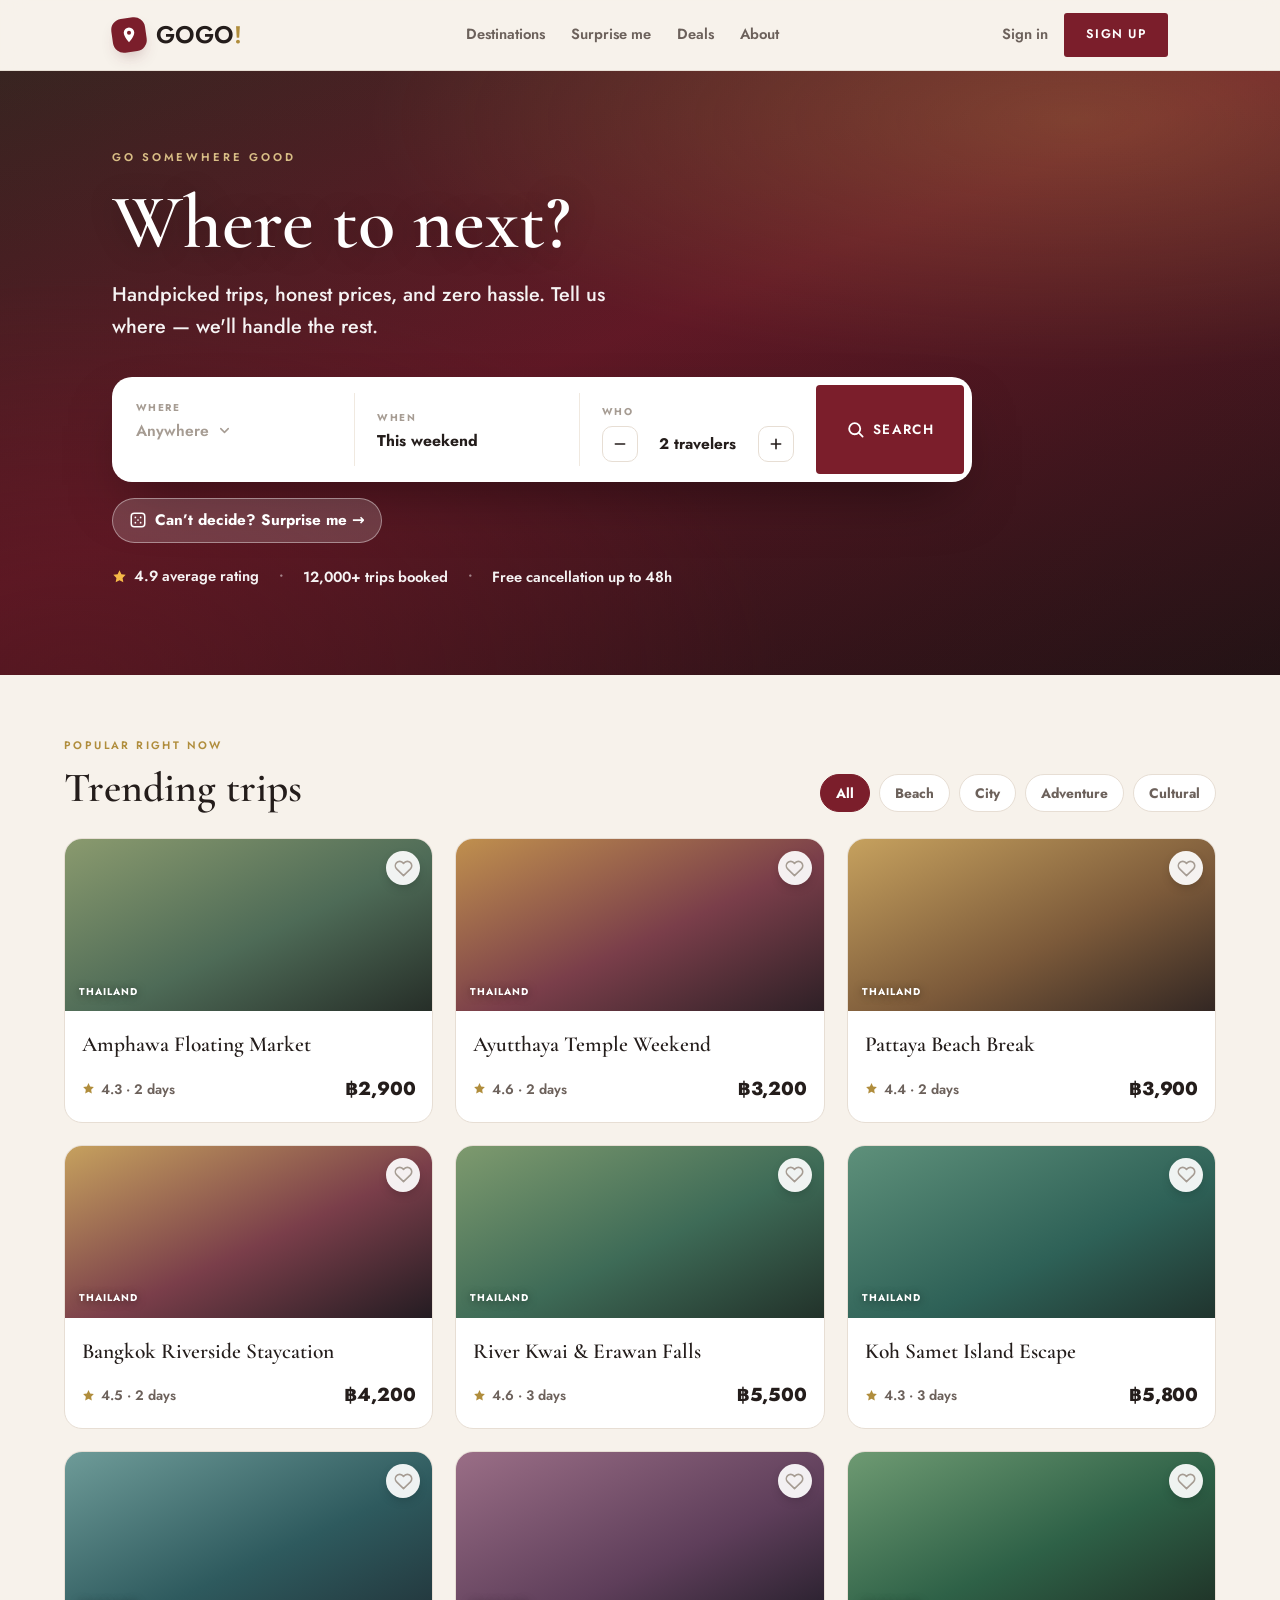
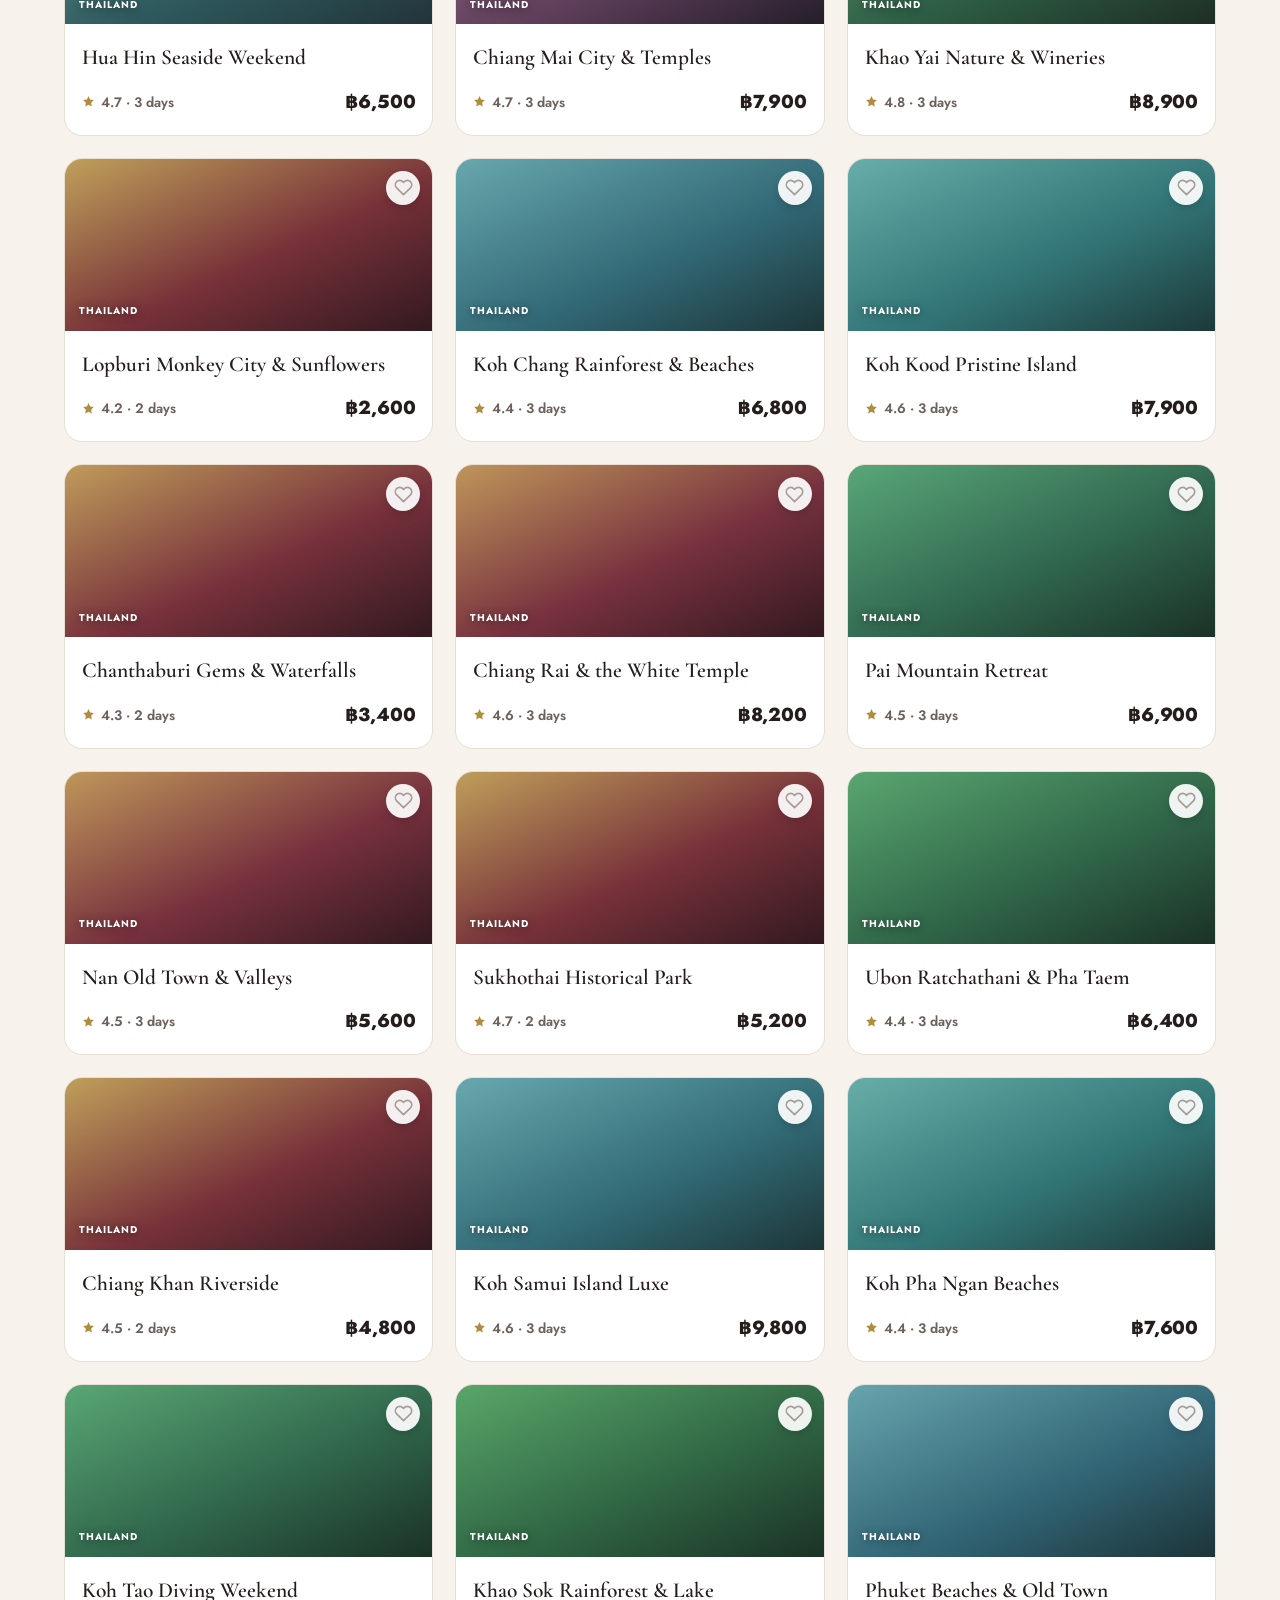
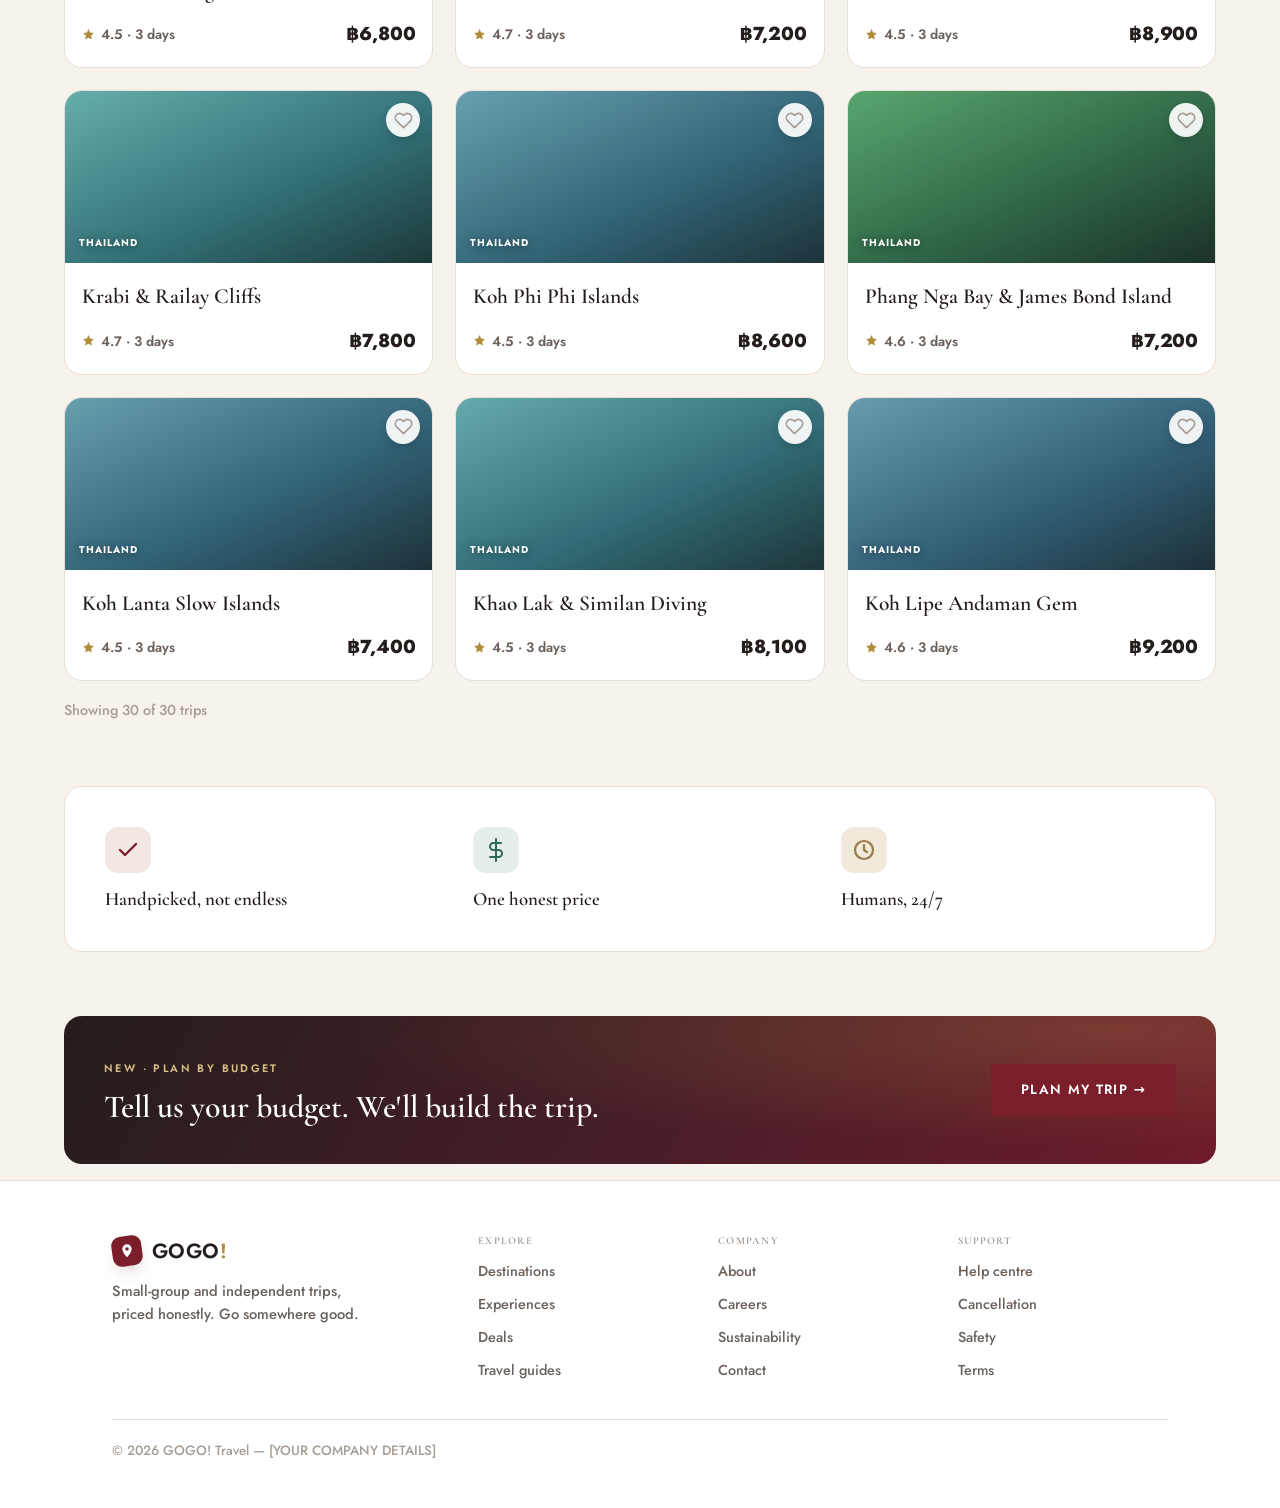
==== commit dd687c4d: "Expand to 30 nationwide destinations; fix search-by-place Grow the catalogue from 9 Bangkok weekend " ====
--- a/gogo-travel/gogo-app.html
+++ b/gogo-travel/gogo-app.html
@@ -141,15 +141,36 @@
 .ph { position: relative; background: var(--inset); }
 /* Each destination layers a real photo (assets/img/<id>.jpg) over a muted gradient.
    No photo yet? The image layer 404s harmlessly and the gradient shows through. */
+.ph--amphawa { background: linear-gradient(155deg,#8A9A6E,#4E6B57 55%,#262E28); }
+.ph--ayutthaya { background: linear-gradient(155deg,#C0904E,#7A3E4A 55%,#2E2026); }
 .ph--pattaya { background: linear-gradient(155deg,#C6A15E,#7C5A3A 58%,#332723); }
+.ph--bangkok { background: linear-gradient(155deg,#C6A15E,#7A3E4A 55%,#241C22); }
+.ph--kanchanaburi { background: linear-gradient(155deg,#7E9A6E,#3E6B57 55%,#22322A); }
+.ph--samet { background: linear-gradient(155deg,#5E907A,#2E6157 60%,#20342E); }
 .ph--huahin { background: linear-gradient(155deg,#6E9B98,#2E5A5E 58%,#22343A); }
-.ph--samet { background: linear-gradient(155deg,#5E907A,#2E6157 60%,#20342E); }
-.ph--ayutthaya { background: linear-gradient(155deg,#C0904E,#7A3E4A 55%,#2E2026); }
-.ph--amphawa { background: linear-gradient(155deg,#8A9A6E,#4E6B57 55%,#262E28); }
 .ph--chiangmai { background: linear-gradient(155deg,#9A6E86,#5E3E5A 60%,#241E2A); }
-.ph--kanchanaburi { background: linear-gradient(155deg,#7E9A6E,#3E6B57 55%,#22322A); }
 .ph--khaoyai { background: linear-gradient(155deg,#6E9A72,#2E6147 55%,#1E2E24); }
-.ph--bangkok { background: linear-gradient(155deg,#C6A15E,#7A3E4A 55%,#241C22); }
+.ph--lopburi { background: linear-gradient(155deg,#BFA05A,#773139 56%,#331920); }
+.ph--kohchang { background: linear-gradient(155deg,#67A7AD,#326976 58%,#1D3639); }
+.ph--kohkood { background: linear-gradient(155deg,#67ADA8,#327476 58%,#1D3939); }
+.ph--chanthaburi { background: linear-gradient(155deg,#BF9B5A,#77313C 56%,#331920); }
+.ph--chiangrai { background: linear-gradient(155deg,#BF955A,#77313F 56%,#331920); }
+.ph--pai { background: linear-gradient(155deg,#59A678,#316850 55%,#1B3226); }
+.ph--nan { background: linear-gradient(155deg,#BF965A,#77313E 56%,#331920); }
+.ph--sukhothai { background: linear-gradient(155deg,#BF9E5A,#77313A 56%,#331920); }
+.ph--ubon { background: linear-gradient(155deg,#59A66F,#31684A 55%,#1B3226); }
+.ph--chiangkhan { background: linear-gradient(155deg,#BF9F5A,#77313A 56%,#331920); }
+.ph--samui { background: linear-gradient(155deg,#67A8AD,#326B76 58%,#1D3639); }
+.ph--phangan { background: linear-gradient(155deg,#67ADA7,#327576 58%,#1D3938); }
+.ph--kohtao { background: linear-gradient(155deg,#59A674,#31684D 55%,#1B3226); }
+.ph--khaosok { background: linear-gradient(155deg,#59A669,#316845 55%,#1B3226); }
+.ph--phuket { background: linear-gradient(155deg,#67A4AD,#326676 58%,#1D3439); }
+.ph--krabi { background: linear-gradient(155deg,#67ADAC,#327076 58%,#1D3839); }
+.ph--phiphi { background: linear-gradient(155deg,#67A1AD,#326476 58%,#1D3339); }
+.ph--phangnga { background: linear-gradient(155deg,#59A66E,#316849 55%,#1B3226); }
+.ph--kholanta { background: linear-gradient(155deg,#679FAD,#326276 58%,#1D3239); }
+.ph--khaolak { background: linear-gradient(155deg,#67A9AD,#326C76 58%,#1D3639); }
+.ph--lipe { background: linear-gradient(155deg,#679CAD,#325F76 58%,#1D3139); }
 
 /* ---- Trip card ----------------------------------------------------------- */
 .tcard { display: block; background: var(--surface); border: 1px solid var(--line); border-radius: 18px; overflow: hidden; color: inherit; }
@@ -734,15 +755,36 @@
 
   /* ---- gradient "photo" strings (mirror the .ph--* CSS classes) ---------- */
   GOGO.grad = {
-    pattaya:      "linear-gradient(150deg,#FFB13C,#FF6A3D 55%,#E23E6B)",
-    huahin:       "linear-gradient(150deg,#6FD3E8,#2C9FC4 58%,#1E6C8A)",
-    samet:        "linear-gradient(150deg,#12B39B,#0E9BB0 60%,#F2B33C)",
-    ayutthaya:    "linear-gradient(150deg,#F2A65A,#E0533B 55%,#8E2D6B)",
-    amphawa:      "linear-gradient(150deg,#8FD9C0,#3E9CC4 55%,#2F7E52)",
-    chiangmai:    "linear-gradient(150deg,#F58FB0,#B65AC0 60%,#5B3E9E)",
-    kanchanaburi: "linear-gradient(150deg,#A7D98F,#3E9CC4 55%,#2F5E7E)",
-    khaoyai:      "linear-gradient(150deg,#8FD9A0,#3E9C6C 55%,#215E3E)",
-    bangkok:      "linear-gradient(150deg,#FFD36A,#FF8A3D 52%,#8E2D6B)"
+    amphawa: "linear-gradient(155deg,#8A9A6E,#4E6B57 55%,#262E28)",
+    ayutthaya: "linear-gradient(155deg,#C0904E,#7A3E4A 55%,#2E2026)",
+    pattaya: "linear-gradient(155deg,#C6A15E,#7C5A3A 58%,#332723)",
+    bangkok: "linear-gradient(155deg,#C6A15E,#7A3E4A 55%,#241C22)",
+    kanchanaburi: "linear-gradient(155deg,#7E9A6E,#3E6B57 55%,#22322A)",
+    samet: "linear-gradient(155deg,#5E907A,#2E6157 60%,#20342E)",
+    huahin: "linear-gradient(155deg,#6E9B98,#2E5A5E 58%,#22343A)",
+    chiangmai: "linear-gradient(155deg,#9A6E86,#5E3E5A 60%,#241E2A)",
+    khaoyai: "linear-gradient(155deg,#6E9A72,#2E6147 55%,#1E2E24)",
+    lopburi: "linear-gradient(155deg,#BFA05A,#773139 56%,#331920)",
+    kohchang: "linear-gradient(155deg,#67A7AD,#326976 58%,#1D3639)",
+    kohkood: "linear-gradient(155deg,#67ADA8,#327476 58%,#1D3939)",
+    chanthaburi: "linear-gradient(155deg,#BF9B5A,#77313C 56%,#331920)",
+    chiangrai: "linear-gradient(155deg,#BF955A,#77313F 56%,#331920)",
+    pai: "linear-gradient(155deg,#59A678,#316850 55%,#1B3226)",
+    nan: "linear-gradient(155deg,#BF965A,#77313E 56%,#331920)",
+    sukhothai: "linear-gradient(155deg,#BF9E5A,#77313A 56%,#331920)",
+    ubon: "linear-gradient(155deg,#59A66F,#31684A 55%,#1B3226)",
+    chiangkhan: "linear-gradient(155deg,#BF9F5A,#77313A 56%,#331920)",
+    samui: "linear-gradient(155deg,#67A8AD,#326B76 58%,#1D3639)",
+    phangan: "linear-gradient(155deg,#67ADA7,#327576 58%,#1D3938)",
+    kohtao: "linear-gradient(155deg,#59A674,#31684D 55%,#1B3226)",
+    khaosok: "linear-gradient(155deg,#59A669,#316845 55%,#1B3226)",
+    phuket: "linear-gradient(155deg,#67A4AD,#326676 58%,#1D3439)",
+    krabi: "linear-gradient(155deg,#67ADAC,#327076 58%,#1D3839)",
+    phiphi: "linear-gradient(155deg,#67A1AD,#326476 58%,#1D3339)",
+    phangnga: "linear-gradient(155deg,#59A66E,#316849 55%,#1B3226)",
+    kholanta: "linear-gradient(155deg,#679FAD,#326276 58%,#1D3239)",
+    khaolak: "linear-gradient(155deg,#67A9AD,#326C76 58%,#1D3639)",
+    lipe: "linear-gradient(155deg,#679CAD,#325F76 58%,#1D3139)"
   };
   GOGO.gradCss = function (name) { return GOGO.grad[name] || GOGO.grad.pattaya; };
 
@@ -801,6 +843,132 @@
         { name: "InterContinental Khao Yai Resort", kind: "Resort", area: "Pak Chong", nightly: 9500, rating: 4.8 },
         { name: "Kirimaya Golf Resort & Spa", kind: "Resort", area: "By the national park", nightly: 6400, rating: 4.5 },
         { name: "Pool villa near Toscana (representative)", kind: "Villa", area: "Khao Yai valley", nightly: 3900, rating: 4.3 }
+      ] },
+    { id: "lopburi", title: "Lopburi Monkey City & Sunflowers", country: "Thailand", region: "Lopburi", days: 2, rating: 4.2, price: 2600, type: "Cultural", grad: "lopburi", tags: ["Khmer ruins", "Monkeys"], blurb: "Khmer-era prangs overrun by monkeys, and sunflower fields in the cool season.",
+      stays: [
+        { name: "Lopburi Inn Resort", kind: "Hotel", area: "City edge", nightly: 1500, rating: 4.1 },
+        { name: "Noom Guesthouse", kind: "Guesthouse", area: "Old town", nightly: 700, rating: 4.2 },
+        { name: "Baan Krua Nara (representative)", kind: "Homestay", area: "Near Phra Prang Sam Yot", nightly: 950, rating: 4.2 }
+      ] },
+    { id: "kohchang", title: "Koh Chang Rainforest & Beaches", country: "Thailand", region: "Trat", days: 3, rating: 4.4, price: 6800, type: "Beach", grad: "kohchang", tags: ["Jungle", "White Sand Beach"], blurb: "Thailand's second-largest island — jungle waterfalls and long west-coast sands.",
+      stays: [
+        { name: "The Dewa Koh Chang", kind: "Resort", area: "Klong Prao Beach", nightly: 4200, rating: 4.4 },
+        { name: "Emerald Cove Koh Chang", kind: "Resort", area: "Klong Prao", nightly: 3800, rating: 4.4 },
+        { name: "Panviman Resort Koh Chang", kind: "Resort", area: "Kai Bae", nightly: 4600, rating: 4.5 }
+      ] },
+    { id: "kohkood", title: "Koh Kood Pristine Island", country: "Thailand", region: "Trat", days: 3, rating: 4.6, price: 7900, type: "Beach", grad: "kohkood", tags: ["Clear water", "Waterfalls"], blurb: "The far-eastern island — palm coves, clear water and near-empty beaches.",
+      stays: [
+        { name: "Soneva Kiri", kind: "Resort", area: "Private, west coast", nightly: 42000, rating: 4.9 },
+        { name: "Away Koh Kood", kind: "Resort", area: "Ngamkho Beach", nightly: 4300, rating: 4.5 },
+        { name: "The Beach Natural Resort Koh Kood", kind: "Resort", area: "Bang Bao Bay", nightly: 3600, rating: 4.4 }
+      ] },
+    { id: "chanthaburi", title: "Chanthaburi Gems & Waterfalls", country: "Thailand", region: "Chanthaburi", days: 2, rating: 4.3, price: 3400, type: "Cultural", grad: "chanthaburi", tags: ["Old town", "Gem market"], blurb: "A riverfront old town, Thailand's gem trade, and Namtok Phlio in the hills.",
+      stays: [
+        { name: "Maneechan Resort", kind: "Resort", area: "Riverside", nightly: 2200, rating: 4.3 },
+        { name: "K.P. Grand Hotel Chanthaburi", kind: "Hotel", area: "City centre", nightly: 1600, rating: 4.2 },
+        { name: "Chanthaboon riverside homestay (representative)", kind: "Homestay", area: "Old town", nightly: 1100, rating: 4.3 }
+      ] },
+    { id: "chiangrai", title: "Chiang Rai & the White Temple", country: "Thailand", region: "Chiang Rai", days: 3, rating: 4.6, price: 8200, type: "Cultural", grad: "chiangrai", tags: ["White Temple", "Golden Triangle"], blurb: "Wat Rong Khun's white temple, the Blue Temple and the Golden Triangle.",
+      stays: [
+        { name: "The Riverie by Katathani", kind: "Hotel", area: "Kok River", nightly: 4600, rating: 4.6 },
+        { name: "Le Meridien Chiang Rai Resort", kind: "Resort", area: "Riverside", nightly: 5200, rating: 4.6 },
+        { name: "Anantara Golden Triangle Elephant Camp", kind: "Resort", area: "Golden Triangle", nightly: 18000, rating: 4.8 }
+      ] },
+    { id: "pai", title: "Pai Mountain Retreat", country: "Thailand", region: "Mae Hong Son", days: 3, rating: 4.5, price: 6900, type: "Adventure", grad: "pai", tags: ["Canyon", "Hot springs"], blurb: "Hairpin roads up to a hippie valley — canyon sunsets, hot springs and bamboo bridges.",
+      stays: [
+        { name: "Reverie Siam Resort", kind: "Resort", area: "Pai River valley", nightly: 4200, rating: 4.6 },
+        { name: "Pai Island Resort", kind: "Resort", area: "By the river", nightly: 2600, rating: 4.4 },
+        { name: "Pai Village Boutique Resort", kind: "Resort", area: "Walking street", nightly: 2100, rating: 4.4 }
+      ] },
+    { id: "nan", title: "Nan Old Town & Valleys", country: "Thailand", region: "Nan", days: 3, rating: 4.5, price: 5600, type: "Cultural", grad: "nan", tags: ["Murals", "Slow travel"], blurb: "A quiet northern valley — the Wat Phumin murals and terraced hills at Doi Samer Dao.",
+      stays: [
+        { name: "Pukha Nanfa Hotel", kind: "Hotel", area: "Old town", nightly: 2400, rating: 4.5 },
+        { name: "Nan Boutique Hotel", kind: "Hotel", area: "Town centre", nightly: 1500, rating: 4.3 },
+        { name: "Nan riverside homestay (representative)", kind: "Homestay", area: "By the Nan River", nightly: 1000, rating: 4.3 }
+      ] },
+    { id: "sukhothai", title: "Sukhothai Historical Park", country: "Thailand", region: "Sukhothai", days: 2, rating: 4.7, price: 5200, type: "Cultural", grad: "sukhothai", tags: ["World Heritage", "Ruins"], blurb: "The first Thai kingdom's capital — serene ruins and lotus ponds, magic at dawn.",
+      stays: [
+        { name: "Sriwilai Sukhothai", kind: "Resort", area: "By the old city", nightly: 5200, rating: 4.7 },
+        { name: "Legendha Sukhothai Resort", kind: "Resort", area: "Historical park", nightly: 2800, rating: 4.5 },
+        { name: "Le Charme Sukhothai Resort", kind: "Resort", area: "Near the park", nightly: 2100, rating: 4.4 }
+      ] },
+    { id: "ubon", title: "Ubon Ratchathani & Pha Taem", country: "Thailand", region: "Ubon Ratchathani", days: 3, rating: 4.4, price: 6400, type: "Adventure", grad: "ubon", tags: ["Grand Canyon", "Cliff art"], blurb: "Sam Phan Bok's rocky 'grand canyon' of the Mekong and Pha Taem's prehistoric cliff paintings.",
+      stays: [
+        { name: "Sunee Grand Hotel Ubon", kind: "Hotel", area: "City centre", nightly: 1900, rating: 4.3 },
+        { name: "Tohsang Khongjiam Resort", kind: "Resort", area: "Mekong at Khong Chiam", nightly: 3200, rating: 4.4 },
+        { name: "The Outside Resort (representative)", kind: "Resort", area: "Near Pha Taem", nightly: 1800, rating: 4.2 }
+      ] },
+    { id: "chiangkhan", title: "Chiang Khan Riverside", country: "Thailand", region: "Loei", days: 2, rating: 4.5, price: 4800, type: "Cultural", grad: "chiangkhan", tags: ["Mekong", "Walking street"], blurb: "A wooden old town on the Mekong — morning alms, a lantern-lit walking street and Phu Thok mist.",
+      stays: [
+        { name: "Chiang Khan Hill Resort", kind: "Resort", area: "Kaeng Khut Khu", nightly: 2200, rating: 4.4 },
+        { name: "Chiangkhan River Mountain Resort", kind: "Resort", area: "Riverside", nightly: 2600, rating: 4.5 },
+        { name: "Loei riverside guesthouse (representative)", kind: "Guesthouse", area: "Walking street", nightly: 1200, rating: 4.3 }
+      ] },
+    { id: "samui", title: "Koh Samui Island Luxe", country: "Thailand", region: "Surat Thani", days: 3, rating: 4.6, price: 9800, type: "Beach", grad: "samui", tags: ["Palm beaches", "Big Buddha"], blurb: "Chaweng's palm-lined sands, the Big Buddha and hilltop infinity pools.",
+      stays: [
+        { name: "Banyan Tree Samui", kind: "Resort", area: "Lamai, private bay", nightly: 14000, rating: 4.8 },
+        { name: "Santiburi Koh Samui", kind: "Resort", area: "Mae Nam Beach", nightly: 8600, rating: 4.7 },
+        { name: "Anantara Bophut Koh Samui", kind: "Resort", area: "Bophut Beach", nightly: 7200, rating: 4.6 }
+      ] },
+    { id: "phangan", title: "Koh Pha Ngan Beaches", country: "Thailand", region: "Surat Thani", days: 3, rating: 4.4, price: 7600, type: "Beach", grad: "phangan", tags: ["Secret coves", "Waterfalls"], blurb: "Beyond the Full Moon Party — quiet northern coves, jungle waterfalls and viewpoints.",
+      stays: [
+        { name: "Anantara Rasananda Koh Phangan", kind: "Resort", area: "Thong Nai Pan Noi", nightly: 9800, rating: 4.7 },
+        { name: "SANTHIYA Koh Phangan Resort & Spa", kind: "Resort", area: "Thong Nai Pan", nightly: 7400, rating: 4.6 },
+        { name: "Buri Rasa Village Koh Phangan", kind: "Resort", area: "Baan Tai", nightly: 4200, rating: 4.4 }
+      ] },
+    { id: "kohtao", title: "Koh Tao Diving Weekend", country: "Thailand", region: "Surat Thani", days: 3, rating: 4.5, price: 6800, type: "Adventure", grad: "kohtao", tags: ["Diving", "Koh Nang Yuan"], blurb: "Thailand's dive-school island — easy reefs, the Koh Nang Yuan viewpoint and sunset bays.",
+      stays: [
+        { name: "Koh Tao Cabana", kind: "Resort", area: "Sairee, headland", nightly: 4600, rating: 4.4 },
+        { name: "Jamahkiri Resort & Spa", kind: "Resort", area: "Thian Og Bay", nightly: 5200, rating: 4.5 },
+        { name: "Charm Churee Villa", kind: "Resort", area: "Jansom Bay", nightly: 3600, rating: 4.3 }
+      ] },
+    { id: "khaosok", title: "Khao Sok Rainforest & Lake", country: "Thailand", region: "Surat Thani", days: 3, rating: 4.7, price: 7200, type: "Adventure", grad: "khaosok", tags: ["Cheow Lan Lake", "Rainforest"], blurb: "Limestone karsts over emerald Cheow Lan Lake, floating bungalows and ancient rainforest.",
+      stays: [
+        { name: "Elephant Hills", kind: "Camp", area: "Luxury tented camp", nightly: 12000, rating: 4.8 },
+        { name: "500 Rai Floating Resort", kind: "Resort", area: "Cheow Lan Lake", nightly: 5200, rating: 4.6 },
+        { name: "Khao Sok Rainforest Resort (representative)", kind: "Resort", area: "Park entrance", nightly: 2200, rating: 4.3 }
+      ] },
+    { id: "phuket", title: "Phuket Beaches & Old Town", country: "Thailand", region: "Phuket", days: 3, rating: 4.5, price: 8900, type: "Beach", grad: "phuket", tags: ["Sino-Portuguese", "Beach clubs"], blurb: "Andaman beaches, Sino-Portuguese old town lanes and clifftop sunset bars.",
+      stays: [
+        { name: "The Nai Harn", kind: "Resort", area: "Nai Harn Beach", nightly: 9800, rating: 4.7 },
+        { name: "Rosewood Phuket", kind: "Resort", area: "Emerald Bay", nightly: 18000, rating: 4.8 },
+        { name: "Amari Phuket", kind: "Resort", area: "Patong headland", nightly: 5200, rating: 4.5 }
+      ] },
+    { id: "krabi", title: "Krabi & Railay Cliffs", country: "Thailand", region: "Krabi", days: 3, rating: 4.7, price: 7800, type: "Beach", grad: "krabi", tags: ["Limestone", "Railay"], blurb: "Boat-only Railay, towering limestone, Phra Nang cave beach and island-hopping.",
+      stays: [
+        { name: "Rayavadee", kind: "Resort", area: "Railay / Phra Nang", nightly: 22000, rating: 4.8 },
+        { name: "Dusit Thani Krabi Beach Resort", kind: "Resort", area: "Klong Muang Beach", nightly: 6200, rating: 4.6 },
+        { name: "Sofitel Krabi Phokeethra", kind: "Resort", area: "Klong Muang", nightly: 5400, rating: 4.6 }
+      ] },
+    { id: "phiphi", title: "Koh Phi Phi Islands", country: "Thailand", region: "Krabi", days: 3, rating: 4.5, price: 8600, type: "Beach", grad: "phiphi", tags: ["Maya Bay", "Viewpoint"], blurb: "The famous viewpoint, Maya Bay and turquoise bays best seen by longtail at dawn.",
+      stays: [
+        { name: "Phi Phi Island Village Beach Resort", kind: "Resort", area: "Loh Ba Kao Bay", nightly: 9200, rating: 4.6 },
+        { name: "SAii Phi Phi Island Village", kind: "Resort", area: "Loh Ba Kao", nightly: 8800, rating: 4.6 },
+        { name: "Zeavola Resort", kind: "Resort", area: "Laem Tong", nightly: 10500, rating: 4.7 }
+      ] },
+    { id: "phangnga", title: "Phang Nga Bay & James Bond Island", country: "Thailand", region: "Phang Nga", days: 3, rating: 4.6, price: 7200, type: "Adventure", grad: "phangnga", tags: ["Sea caves", "Kayaking"], blurb: "Sheer karsts rising from the bay — sea-cave kayaking, Koh Panyee and James Bond Island.",
+      stays: [
+        { name: "Aleenta Phuket-Phang Nga Resort", kind: "Resort", area: "Natai Beach", nightly: 8800, rating: 4.7 },
+        { name: "The Sarojin", kind: "Resort", area: "Khao Lak edge", nightly: 9200, rating: 4.7 },
+        { name: "Phang Nga bay homestay (representative)", kind: "Homestay", area: "Near the pier", nightly: 1400, rating: 4.3 }
+      ] },
+    { id: "kholanta", title: "Koh Lanta Slow Islands", country: "Thailand", region: "Krabi", days: 3, rating: 4.5, price: 7400, type: "Beach", grad: "kholanta", tags: ["Long beaches", "Old town"], blurb: "Long, laid-back west-coast beaches, a stilted old town and sunset from the lighthouse cape.",
+      stays: [
+        { name: "Pimalai Resort & Spa", kind: "Resort", area: "Ba Kantiang Beach", nightly: 11000, rating: 4.7 },
+        { name: "Layana Resort & Spa", kind: "Resort", area: "Long Beach (adults-only)", nightly: 8600, rating: 4.7 },
+        { name: "Costa Lanta", kind: "Resort", area: "Klong Dao", nightly: 4200, rating: 4.4 }
+      ] },
+    { id: "khaolak", title: "Khao Lak & Similan Diving", country: "Thailand", region: "Phang Nga", days: 3, rating: 4.5, price: 8100, type: "Beach", grad: "khaolak", tags: ["Similans", "Quiet sands"], blurb: "Long quiet beaches and the launch point for the Similan Islands' world-class diving.",
+      stays: [
+        { name: "JW Marriott Khao Lak Resort & Spa", kind: "Resort", area: "Khuk Khak Beach", nightly: 8200, rating: 4.7 },
+        { name: "The Sarojin", kind: "Resort", area: "Pakarang Beach", nightly: 9200, rating: 4.8 },
+        { name: "Casa de La Flora", kind: "Resort", area: "Khuk Khak", nightly: 7600, rating: 4.6 }
+      ] },
+    { id: "lipe", title: "Koh Lipe Andaman Gem", country: "Thailand", region: "Satun", days: 3, rating: 4.6, price: 9200, type: "Beach", grad: "lipe", tags: ["Clearest water", "Snorkelling"], blurb: "The 'Maldives of Thailand' — powder sand and glass-clear water at the far Andaman edge.",
+      stays: [
+        { name: "Idyllic Concept Resort", kind: "Resort", area: "Sunrise Beach", nightly: 6800, rating: 4.5 },
+        { name: "Serendipity Beach Resort", kind: "Resort", area: "Quiet north cape", nightly: 7600, rating: 4.6 },
+        { name: "Castaway Resort Koh Lipe", kind: "Resort", area: "Sunrise Beach", nightly: 5200, rating: 4.5 }
       ] }
   ];
 
@@ -810,8 +978,9 @@
   };
 
   /* ---- distance from Bangkok + "usable weekend hours" (a GOGO original) --- */
-  var DRIVE = { amphawa: 1.5, ayutthaya: 1.5, pattaya: 2, bangkok: 0.3, kanchanaburi: 2.5, khaoyai: 2.5, huahin: 3, samet: 3.5, chiangmai: 3 };
-  GOGO.trips.forEach(function (t) { t.driveHrs = DRIVE[t.id] || 2; t.fly = (t.id === "chiangmai"); });
+  var DRIVE = { amphawa: 1.5, ayutthaya: 1.5, pattaya: 2, bangkok: 0.3, kanchanaburi: 2.5, samet: 3.5, huahin: 3, chiangmai: 2.5, khaoyai: 2.5, lopburi: 2, kohchang: 5, kohkood: 6, chanthaburi: 3.5, chiangrai: 3, pai: 4, nan: 3, sukhothai: 3, ubon: 3, chiangkhan: 3, samui: 2, phangan: 3, kohtao: 4, khaosok: 3, phuket: 2, krabi: 2.5, phiphi: 3.5, phangnga: 3, kholanta: 4, khaolak: 3.5, lipe: 5 };
+  var FLY = { chiangmai: 1, chiangrai: 1, pai: 1, nan: 1, sukhothai: 1, ubon: 1, chiangkhan: 1, samui: 1, phangan: 1, kohtao: 1, khaosok: 1, phuket: 1, krabi: 1, phiphi: 1, phangnga: 1, kholanta: 1, khaolak: 1, lipe: 1 };
+  GOGO.trips.forEach(function (t) { t.driveHrs = DRIVE[t.id] || 2; t.fly = FLY[t.id] === 1; });
   // A Friday 18:00 -> Sunday 20:00 escape is a 50-hour window; subtract the round trip.
   GOGO.usableHours = function (t) { return Math.max(8, Math.round(50 - 2 * t.driveHrs)); };
   GOGO.driveLabel = function (t) {
@@ -883,8 +1052,8 @@
     var base = GOGO.gradCss(trip.grad);
     var gallery = [
       { bg: base, cap: trip.region + " views" },
-      { bg: "linear-gradient(160deg,#FFC24B,#FF6A3D 50%,#C4326B)", cap: "On the trip" },
-      { bg: "linear-gradient(150deg,#8FD9C0,#3E9CC4 55%,#2F7E52)", cap: "Local life" }
+      { bg: "linear-gradient(155deg,#B98F4C,#6E3A44 55%,#241C22)", cap: "On the trip" },
+      { bg: "linear-gradient(155deg,#6E9B98,#2E5A5E 58%,#22343A)", cap: "Local life" }
     ];
     var itinerary = [];
     for (var d = 1; d <= trip.days; d++) {
@@ -1093,7 +1262,7 @@
   document.querySelectorAll(".benefit__ic").forEach(function (el, i) { el.innerHTML = benefitIcons[i] || ""; });
 
   /* ---- destination dropdown --------------------------------------------- */
-  var DESTS = ["Anywhere", "Pattaya", "Hua Hin", "Koh Samet", "Ayutthaya", "Amphawa", "Chiang Mai", "Kanchanaburi", "Khao Yai", "Bangkok"];
+  var DESTS = ["Anywhere", "Bangkok", "Chiang Mai", "Chiang Rai", "Pai", "Phuket", "Krabi", "Koh Phi Phi", "Koh Samui", "Koh Pha Ngan", "Hua Hin", "Pattaya", "Koh Samet", "Ayutthaya", "Khao Yai", "Sukhothai"];
   var dest = "Anywhere";
   var destBtn = $("destBtn"), destPanel = $("destPanel"), destVal = $("destVal");
   destPanel.innerHTML = DESTS.map(function (d) { return '<button class="dd__item" type="button" data-dest="' + d + '">' + d + "</button>"; }).join("");
@@ -1163,12 +1332,22 @@
   "use strict";
   var GOGO = window.GOGO, money = GOGO.money, $ = function (id) { return document.getElementById(id); };
 
-  var state = { maxPrice: 10000, types: {}, duration: "Any", minRating: false, sort: "rec", view: "list" };
-
-  /* ---- header from query ------------------------------------------------- */
-  var p = GOGO.params();
-  var dest = p.get("dest");
-  if (dest) $("results-title").textContent = "Trips in " + dest;
+  var state = { dest: "", maxPrice: 10000, types: {}, duration: "Any", minRating: false, sort: "rec", view: "list" };
+
+  /* ---- destination match (search a place -> show that place) ------------- */
+  function words(s) { return (s || "").toLowerCase().replace(/[^a-z0-9 ]/g, " ").replace(/\b(koh|ko)\b/g, " ").split(/\s+/).filter(Boolean); }
+  function destMatch(t, dest) {
+    var d = words(dest); if (!d.length) return true;
+    var set = {}; words(t.title + " " + t.region + " " + t.id + " " + t.country).forEach(function (w) { set[w] = 1; });
+    return d.every(function (tok) { return tok.length < 2 || set[tok] === 1; });   // whole-word, not substring
+  }
+  function setTitle() {
+    $("results-title").textContent = state.dest ? ("Trips in " + state.dest) : "All trips";
+  }
+
+  /* ---- header from query (multi-file site reads ?dest=...) --------------- */
+  state.dest = (GOGO.params().get("dest") || "").trim();
+  if (state.dest) setTitle();
 
   /* ---- filter data ------------------------------------------------------- */
   var TYPES = ["Beach", "City", "Adventure", "Cultural"];
@@ -1182,6 +1361,7 @@
   function filtered() {
     var anyType = Object.keys(state.types).length > 0;
     var list = GOGO.trips.filter(function (t) {
+      if (state.dest && !destMatch(t, state.dest)) return false;
       if (t.price > state.maxPrice) return false;
       if (anyType && !state.types[t.type]) return false;
       if (!inDur(t.days, state.duration)) return false;
@@ -1242,7 +1422,7 @@
 
   function render() {
     var list = filtered();
-    $("results-sub").innerHTML = "<b style=\"color:var(--ink)\">" + list.length + "</b> trips match your filters";
+    $("results-sub").innerHTML = "<b style=\"color:var(--ink)\">" + list.length + "</b>" + (list.length === 1 ? " trip matches" : " trips match") + " your filters";
     var area = $("resultsArea");
     if (state.view === "map") { area.innerHTML = mapView(list); return; }
     if (!list.length) {
@@ -1301,6 +1481,13 @@
   }
   $("clearFilters").addEventListener("click", clearAll);
 
+  /* ---- single-page hook: the router calls this when you land on search --- */
+  window.GOGO.searchSetDest = function (dest) {
+    state.dest = (dest || "").trim();
+    setTitle();
+    render();
+  };
+
   setTrack();
   render();
 };
@@ -1771,10 +1958,7 @@
       if (root && TRIP_TEMPLATE != null) root.innerHTML = TRIP_TEMPLATE;
       GOGO._runTrip(r.params.get("id"));
     }
-    if (path === "search") {
-      var dest = r.params.get("dest"), t = document.getElementById("results-title");
-      if (t) t.textContent = dest ? ("Trips in " + dest) : "All trips";
-    }
+    if (path === "search" && GOGO.searchSetDest) GOGO.searchSetDest(r.params.get("dest"));
     setActiveNav(path);
     var active = document.querySelector('[data-route="' + path + '"]');
     if (active) active.querySelectorAll(".reveal").forEach(function (e) { e.classList.add("in"); });
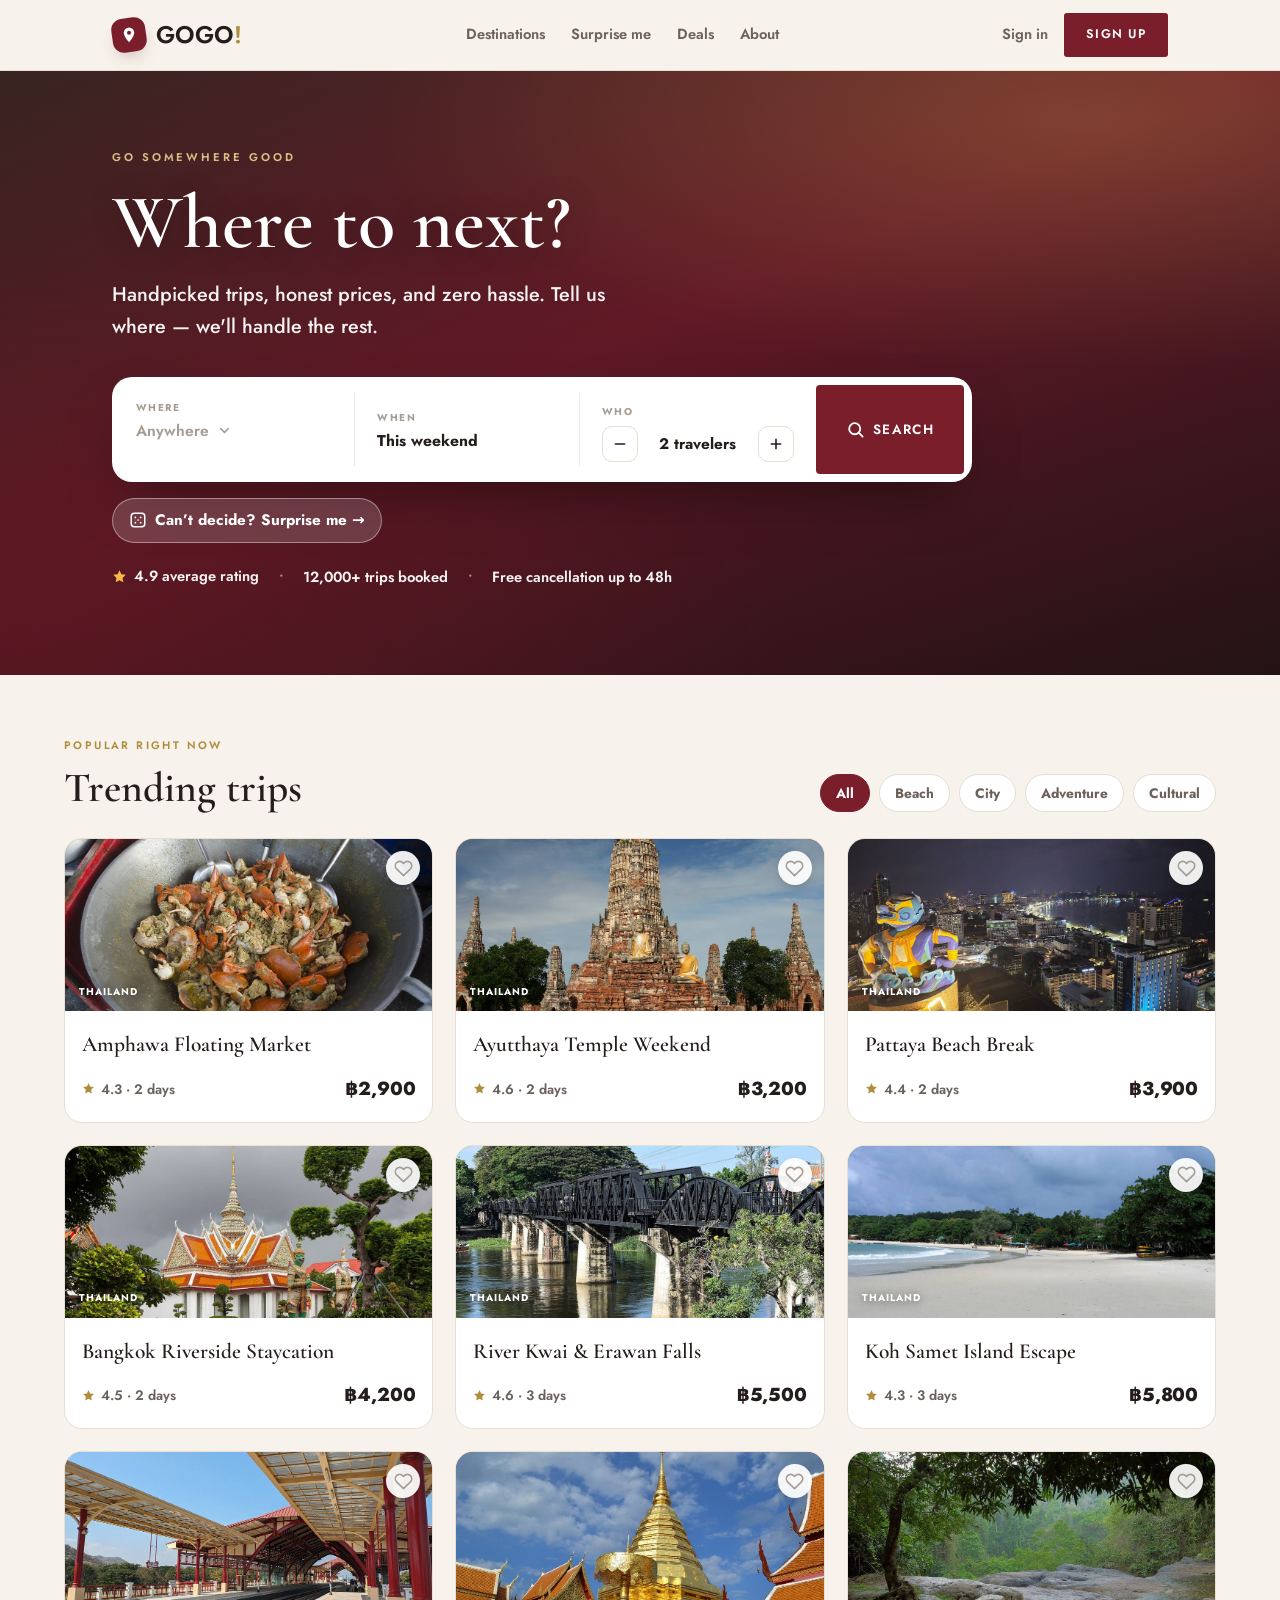
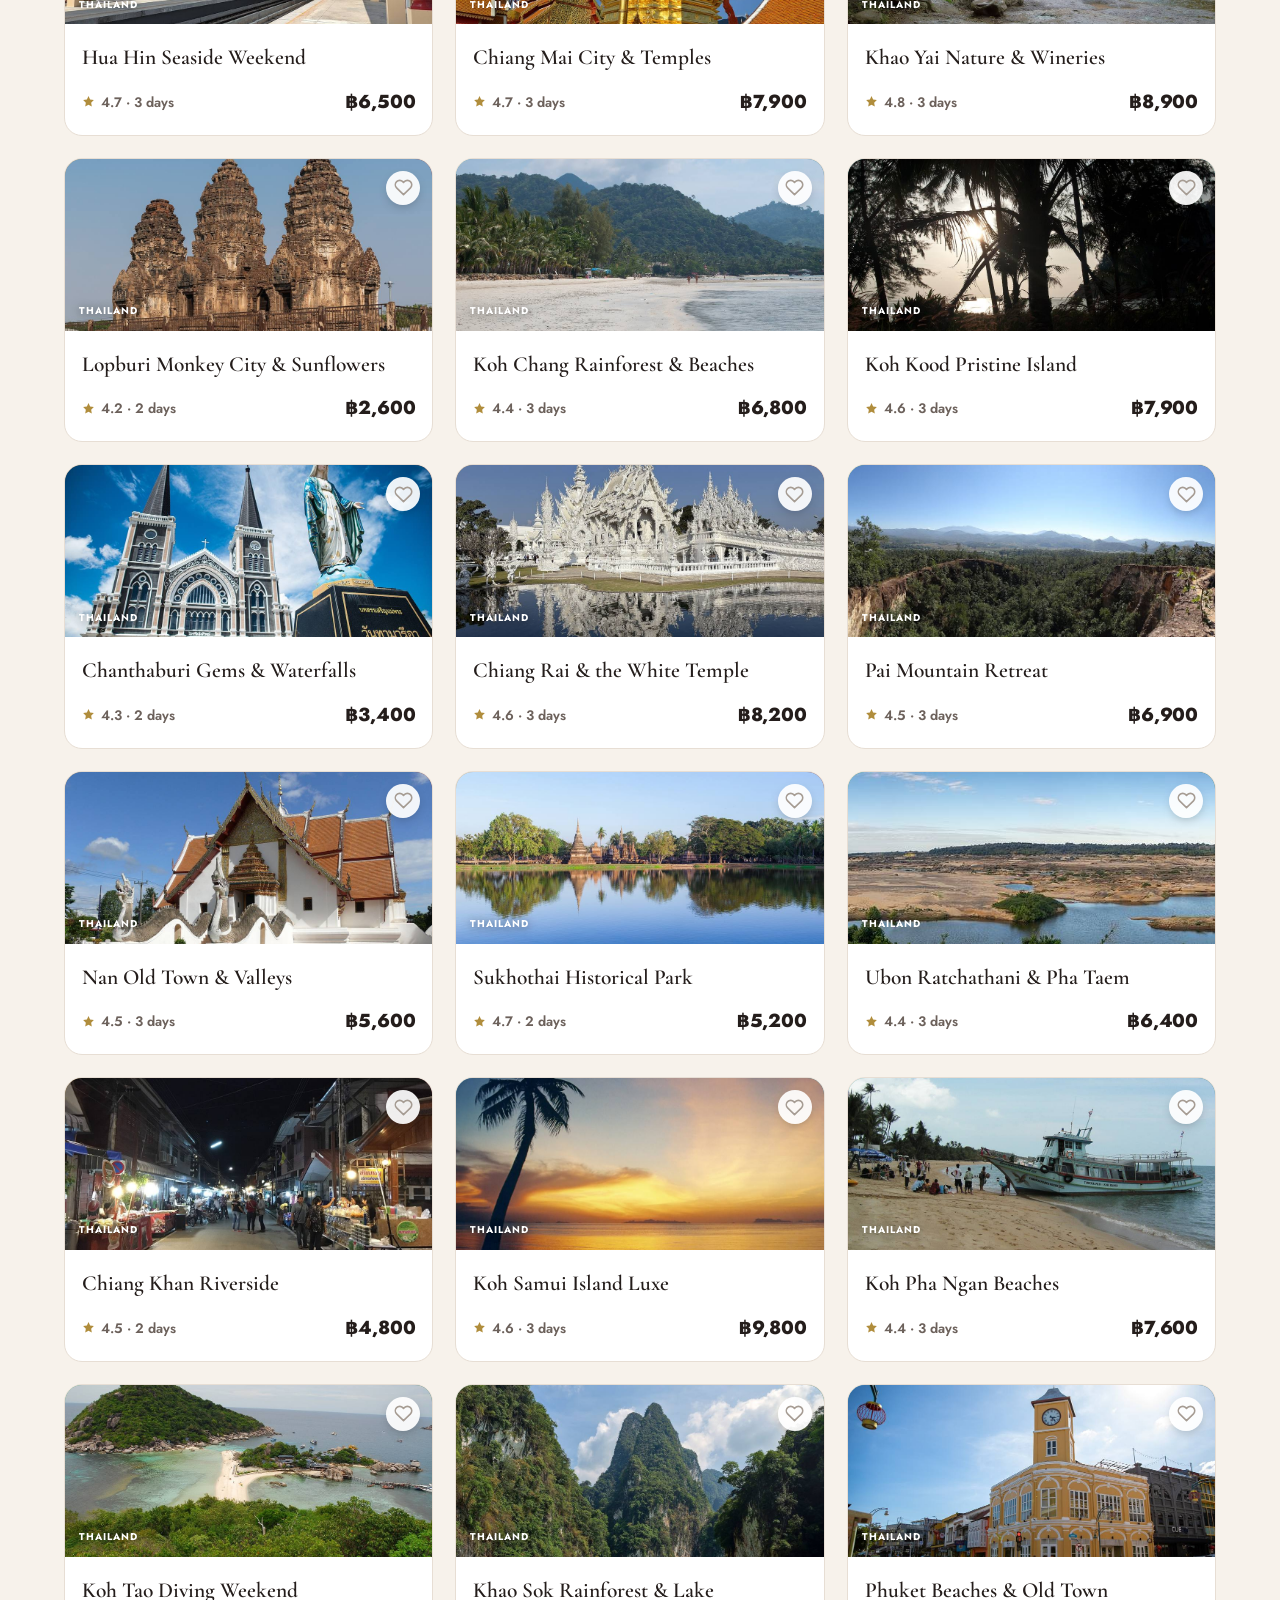
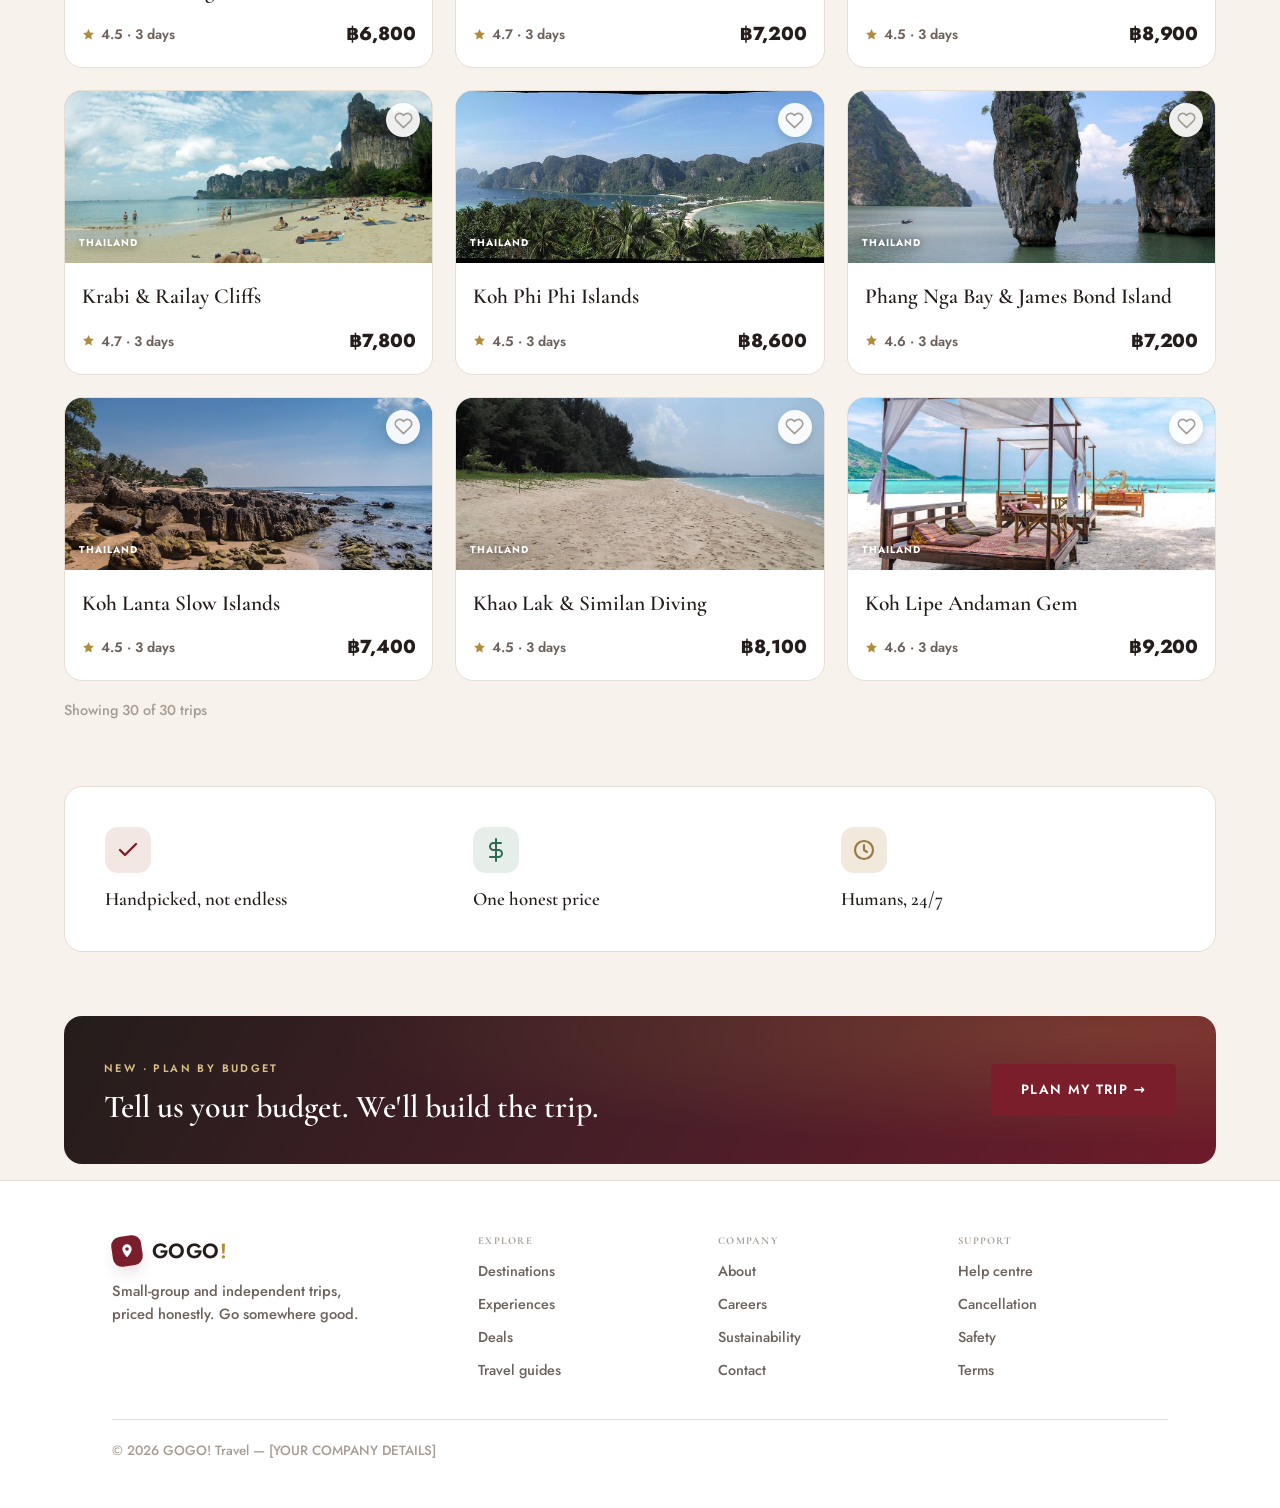
==== commit f0587f99: "Rebuild single-file bundle with the 30 destination photos embedded Now that CI fetched the Wikimedia" ====
--- a/gogo-travel/gogo-app.html
+++ b/gogo-travel/gogo-app.html
@@ -141,36 +141,36 @@
 .ph { position: relative; background: var(--inset); }
 /* Each destination layers a real photo (assets/img/<id>.jpg) over a muted gradient.
    No photo yet? The image layer 404s harmlessly and the gradient shows through. */
-.ph--amphawa { background: linear-gradient(155deg,#8A9A6E,#4E6B57 55%,#262E28); }
-.ph--ayutthaya { background: linear-gradient(155deg,#C0904E,#7A3E4A 55%,#2E2026); }
-.ph--pattaya { background: linear-gradient(155deg,#C6A15E,#7C5A3A 58%,#332723); }
-.ph--bangkok { background: linear-gradient(155deg,#C6A15E,#7A3E4A 55%,#241C22); }
-.ph--kanchanaburi { background: linear-gradient(155deg,#7E9A6E,#3E6B57 55%,#22322A); }
-.ph--samet { background: linear-gradient(155deg,#5E907A,#2E6157 60%,#20342E); }
-.ph--huahin { background: linear-gradient(155deg,#6E9B98,#2E5A5E 58%,#22343A); }
-.ph--chiangmai { background: linear-gradient(155deg,#9A6E86,#5E3E5A 60%,#241E2A); }
-.ph--khaoyai { background: linear-gradient(155deg,#6E9A72,#2E6147 55%,#1E2E24); }
-.ph--lopburi { background: linear-gradient(155deg,#BFA05A,#773139 56%,#331920); }
-.ph--kohchang { background: linear-gradient(155deg,#67A7AD,#326976 58%,#1D3639); }
-.ph--kohkood { background: linear-gradient(155deg,#67ADA8,#327476 58%,#1D3939); }
-.ph--chanthaburi { background: linear-gradient(155deg,#BF9B5A,#77313C 56%,#331920); }
-.ph--chiangrai { background: linear-gradient(155deg,#BF955A,#77313F 56%,#331920); }
-.ph--pai { background: linear-gradient(155deg,#59A678,#316850 55%,#1B3226); }
-.ph--nan { background: linear-gradient(155deg,#BF965A,#77313E 56%,#331920); }
-.ph--sukhothai { background: linear-gradient(155deg,#BF9E5A,#77313A 56%,#331920); }
-.ph--ubon { background: linear-gradient(155deg,#59A66F,#31684A 55%,#1B3226); }
-.ph--chiangkhan { background: linear-gradient(155deg,#BF9F5A,#77313A 56%,#331920); }
-.ph--samui { background: linear-gradient(155deg,#67A8AD,#326B76 58%,#1D3639); }
-.ph--phangan { background: linear-gradient(155deg,#67ADA7,#327576 58%,#1D3938); }
-.ph--kohtao { background: linear-gradient(155deg,#59A674,#31684D 55%,#1B3226); }
-.ph--khaosok { background: linear-gradient(155deg,#59A669,#316845 55%,#1B3226); }
-.ph--phuket { background: linear-gradient(155deg,#67A4AD,#326676 58%,#1D3439); }
-.ph--krabi { background: linear-gradient(155deg,#67ADAC,#327076 58%,#1D3839); }
-.ph--phiphi { background: linear-gradient(155deg,#67A1AD,#326476 58%,#1D3339); }
-.ph--phangnga { background: linear-gradient(155deg,#59A66E,#316849 55%,#1B3226); }
-.ph--kholanta { background: linear-gradient(155deg,#679FAD,#326276 58%,#1D3239); }
-.ph--khaolak { background: linear-gradient(155deg,#67A9AD,#326C76 58%,#1D3639); }
-.ph--lipe { background: linear-gradient(155deg,#679CAD,#325F76 58%,#1D3139); }
+.ph--amphawa { background: url([data-uri]) center/cover no-repeat, linear-gradient(155deg,#8A9A6E,#4E6B57 55%,#262E28); }
+.ph--ayutthaya { background: url([data-uri]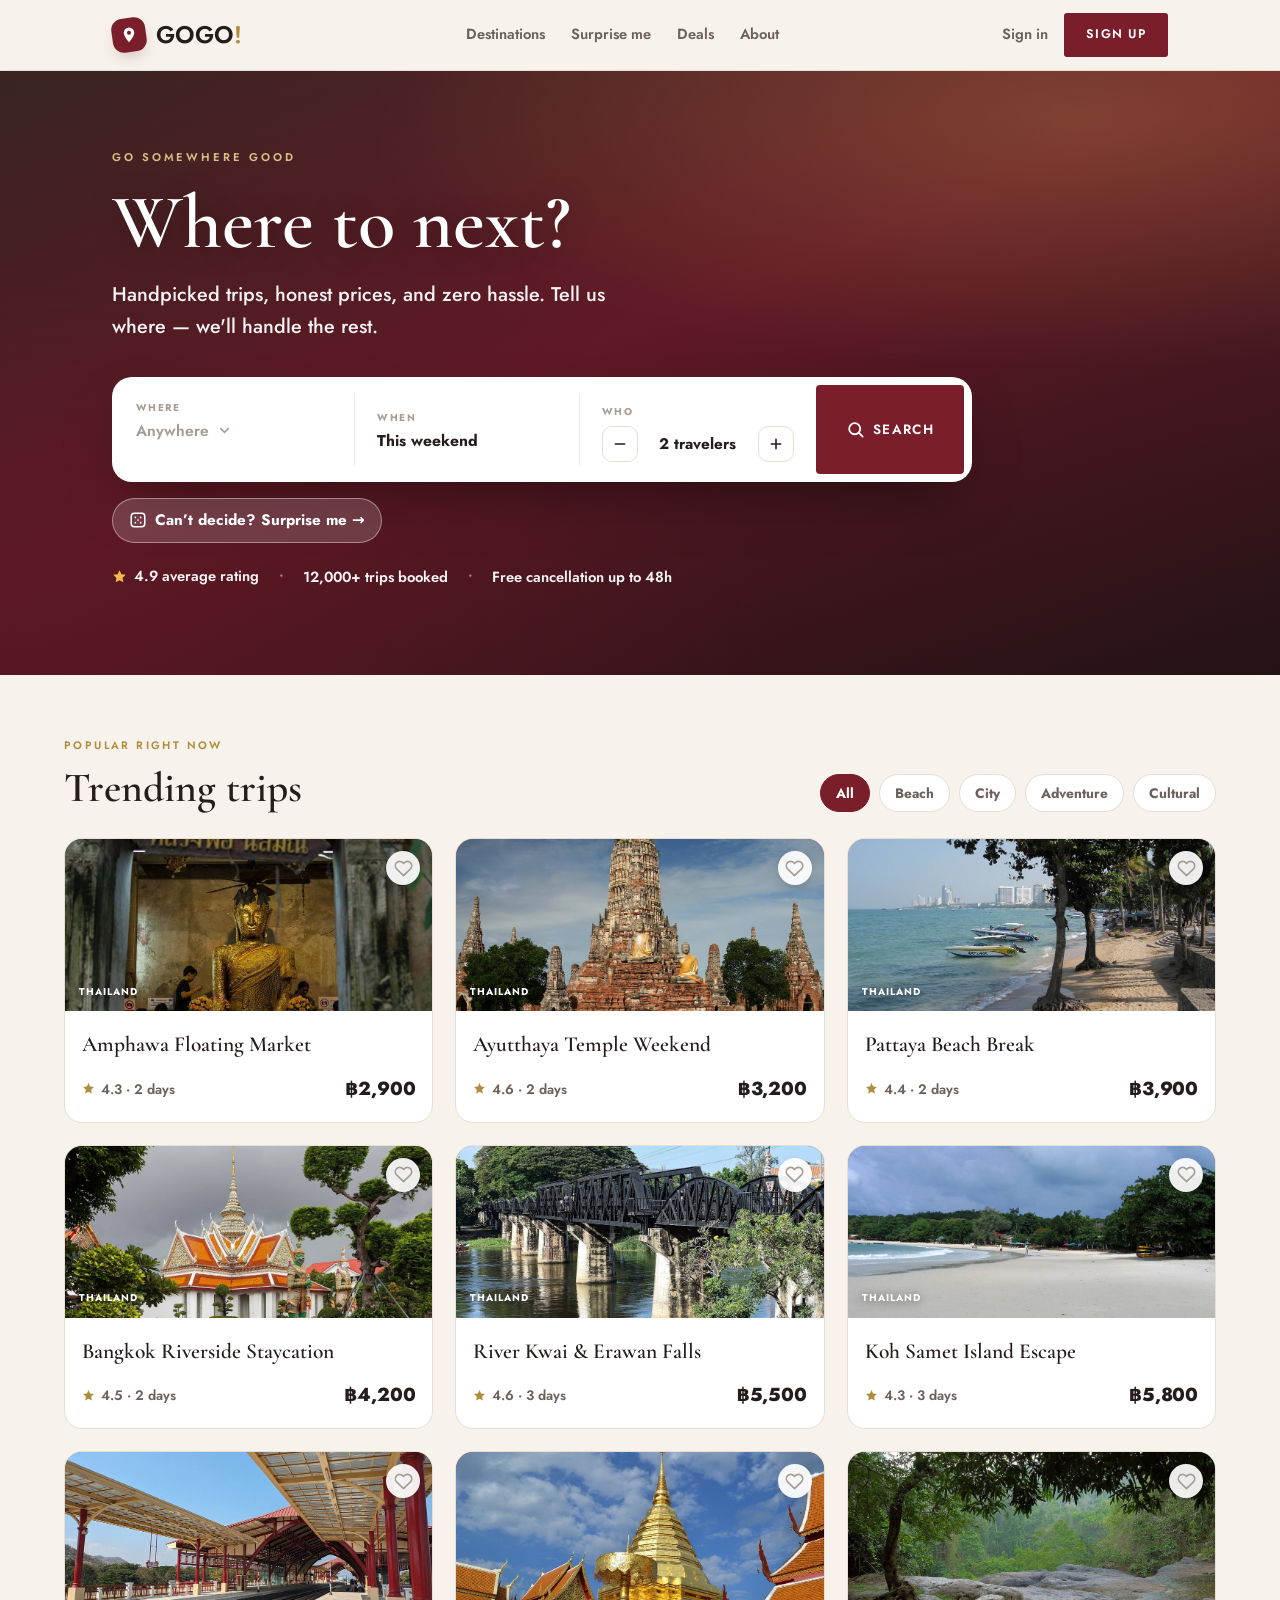
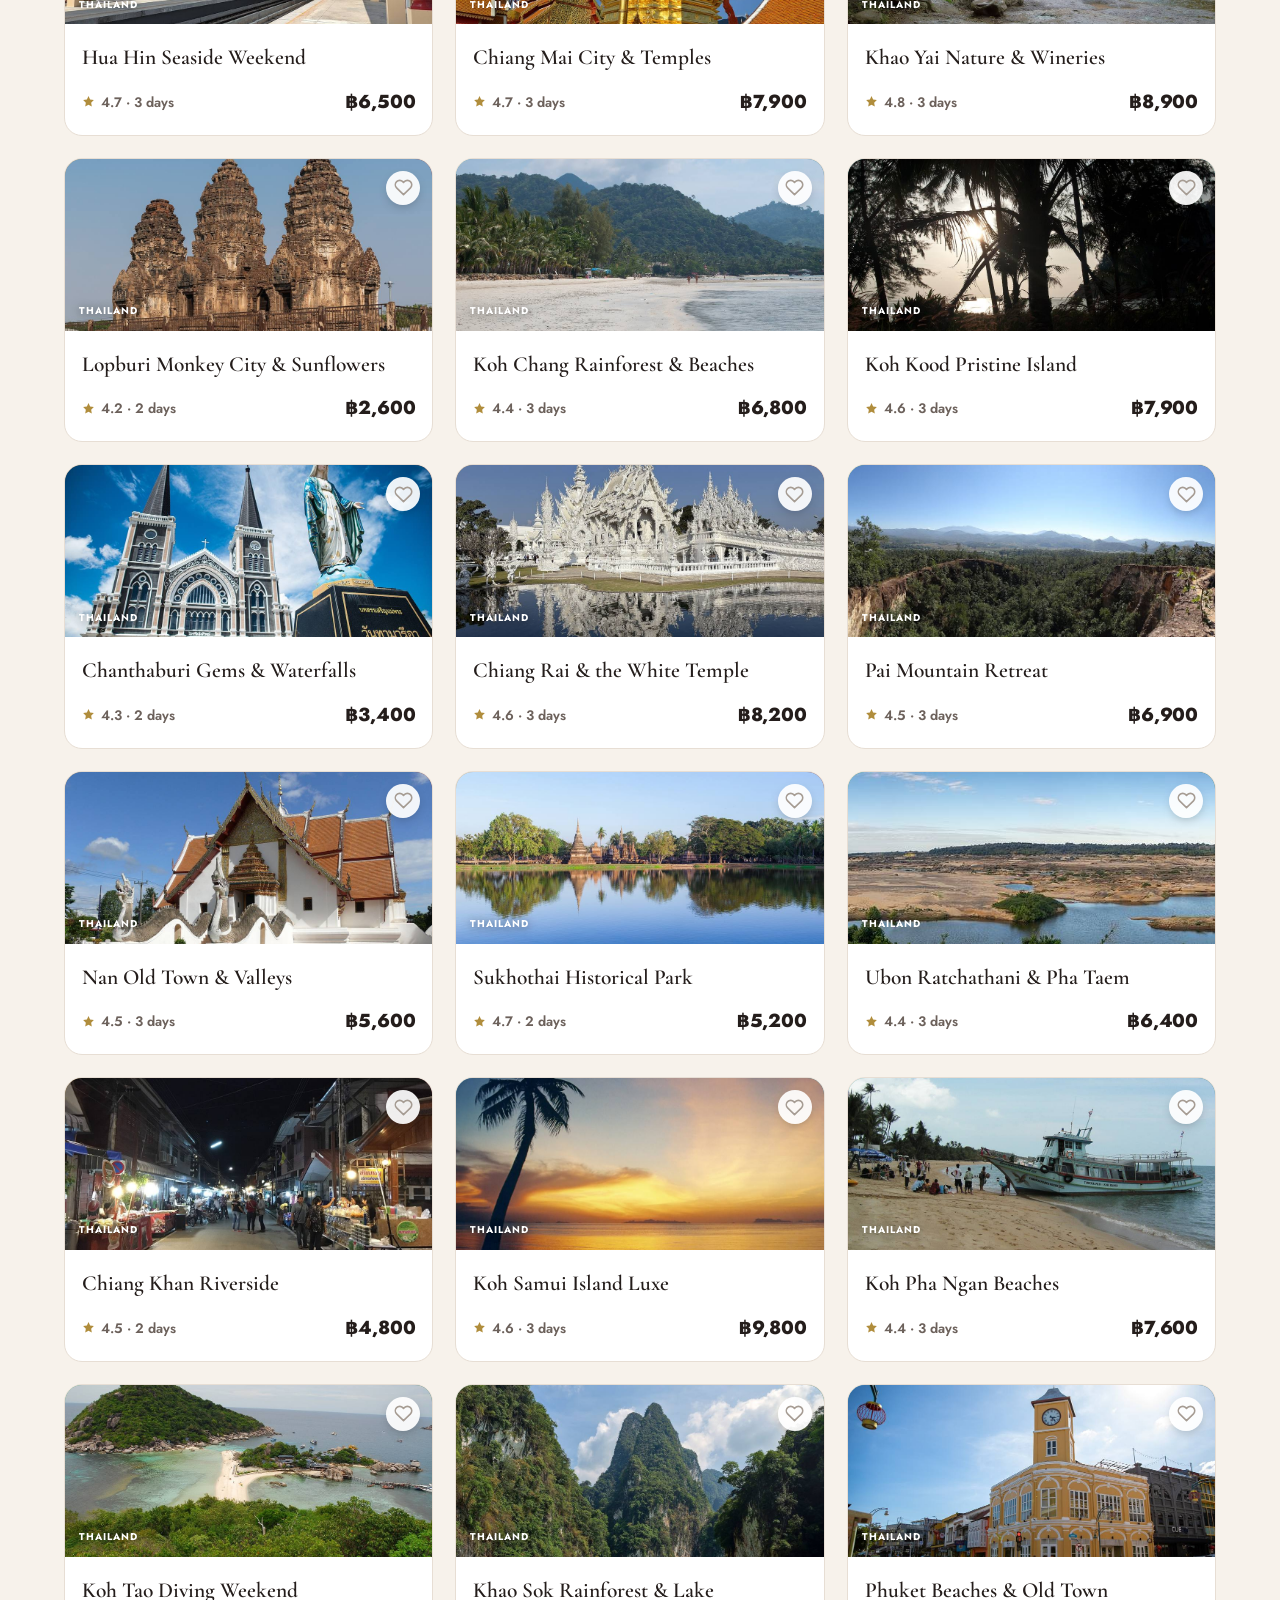
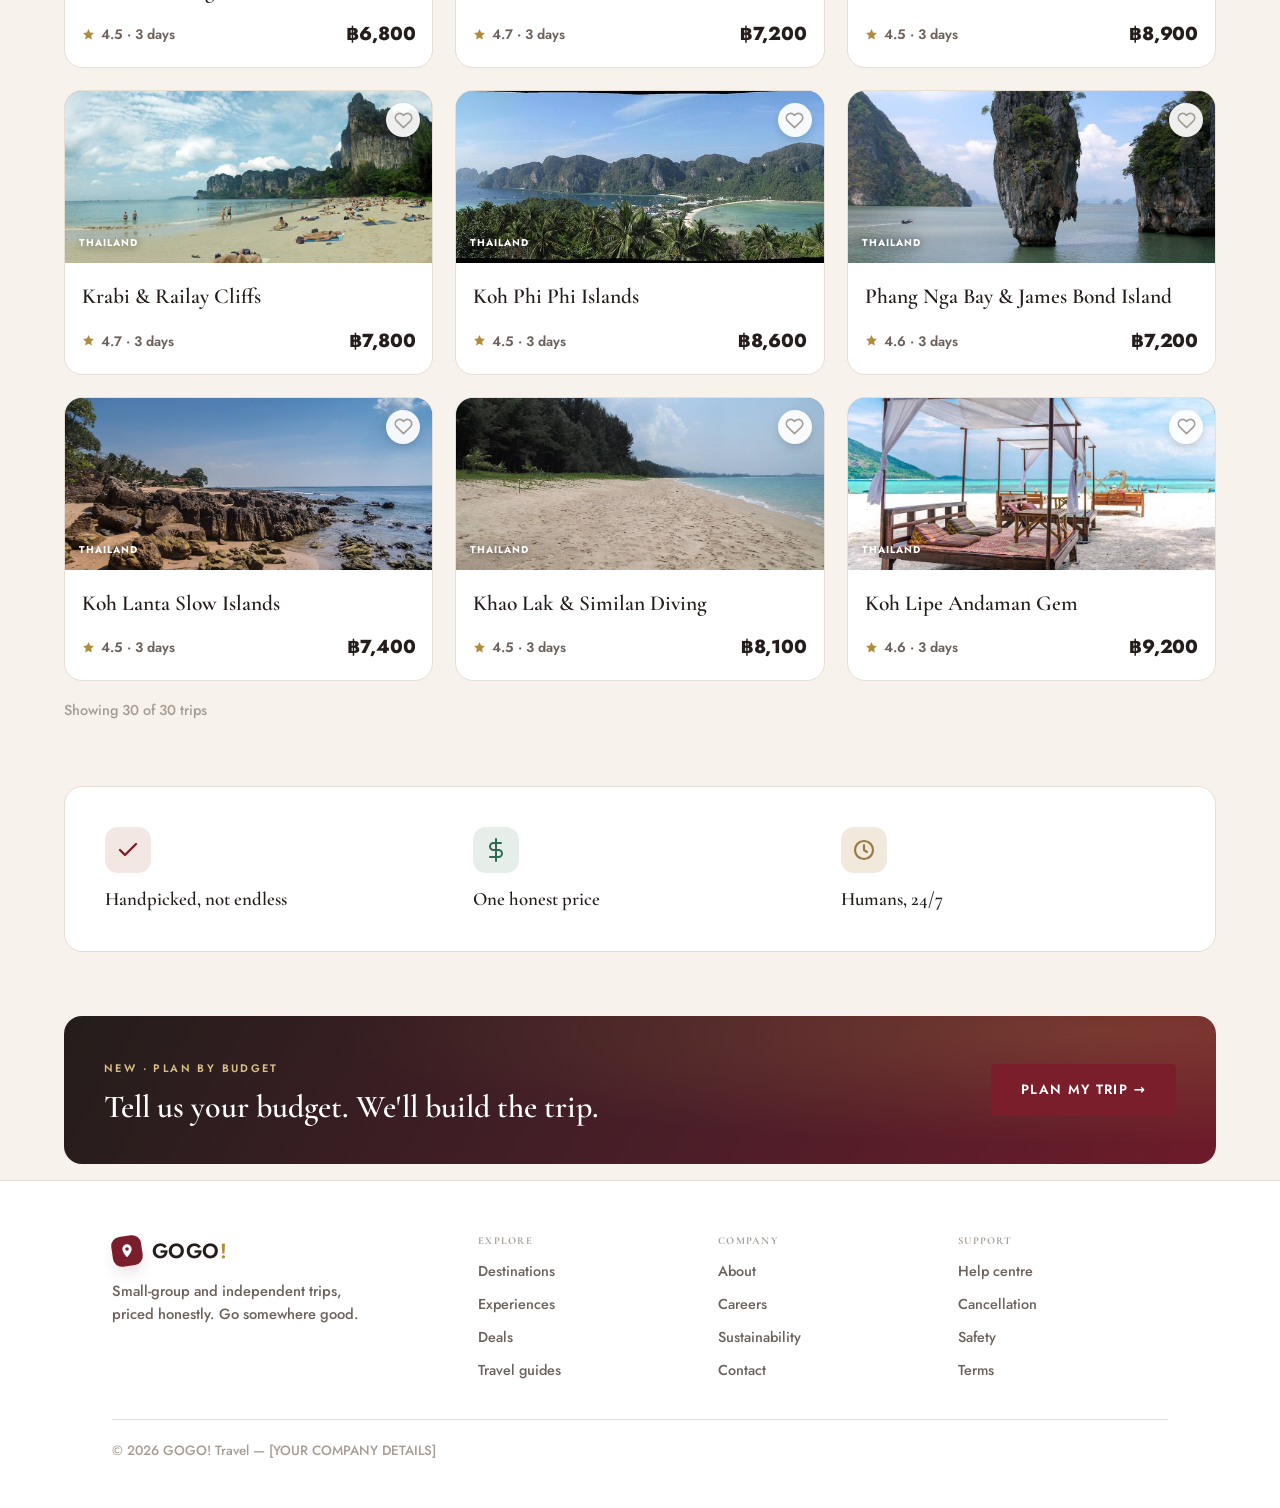
==== commit c408cf4e: "Rebuild bundle with refreshed Amphawa & Pattaya photos Co-Authored-By: Claude <noreply@anthropic.com" ====
--- a/gogo-travel/gogo-app.html
+++ b/gogo-travel/gogo-app.html
@@ -141,9 +141,9 @@
 .ph { position: relative; background: var(--inset); }
 /* Each destination layers a real photo (assets/img/<id>.jpg) over a muted gradient.
    No photo yet? The image layer 404s harmlessly and the gradient shows through. */
-.ph--amphawa { background: url([data-uri]) center/cover no-repeat, linear-gradient(155deg,#8A9A6E,#4E6B57 55%,#262E28); }
+.ph--amphawa { background: url([data-uri]) center/cover no-repeat, linear-gradient(155deg,#8A9A6E,#4E6B57 55%,#262E28); }
 .ph--ayutthaya { background: url([data-uri]